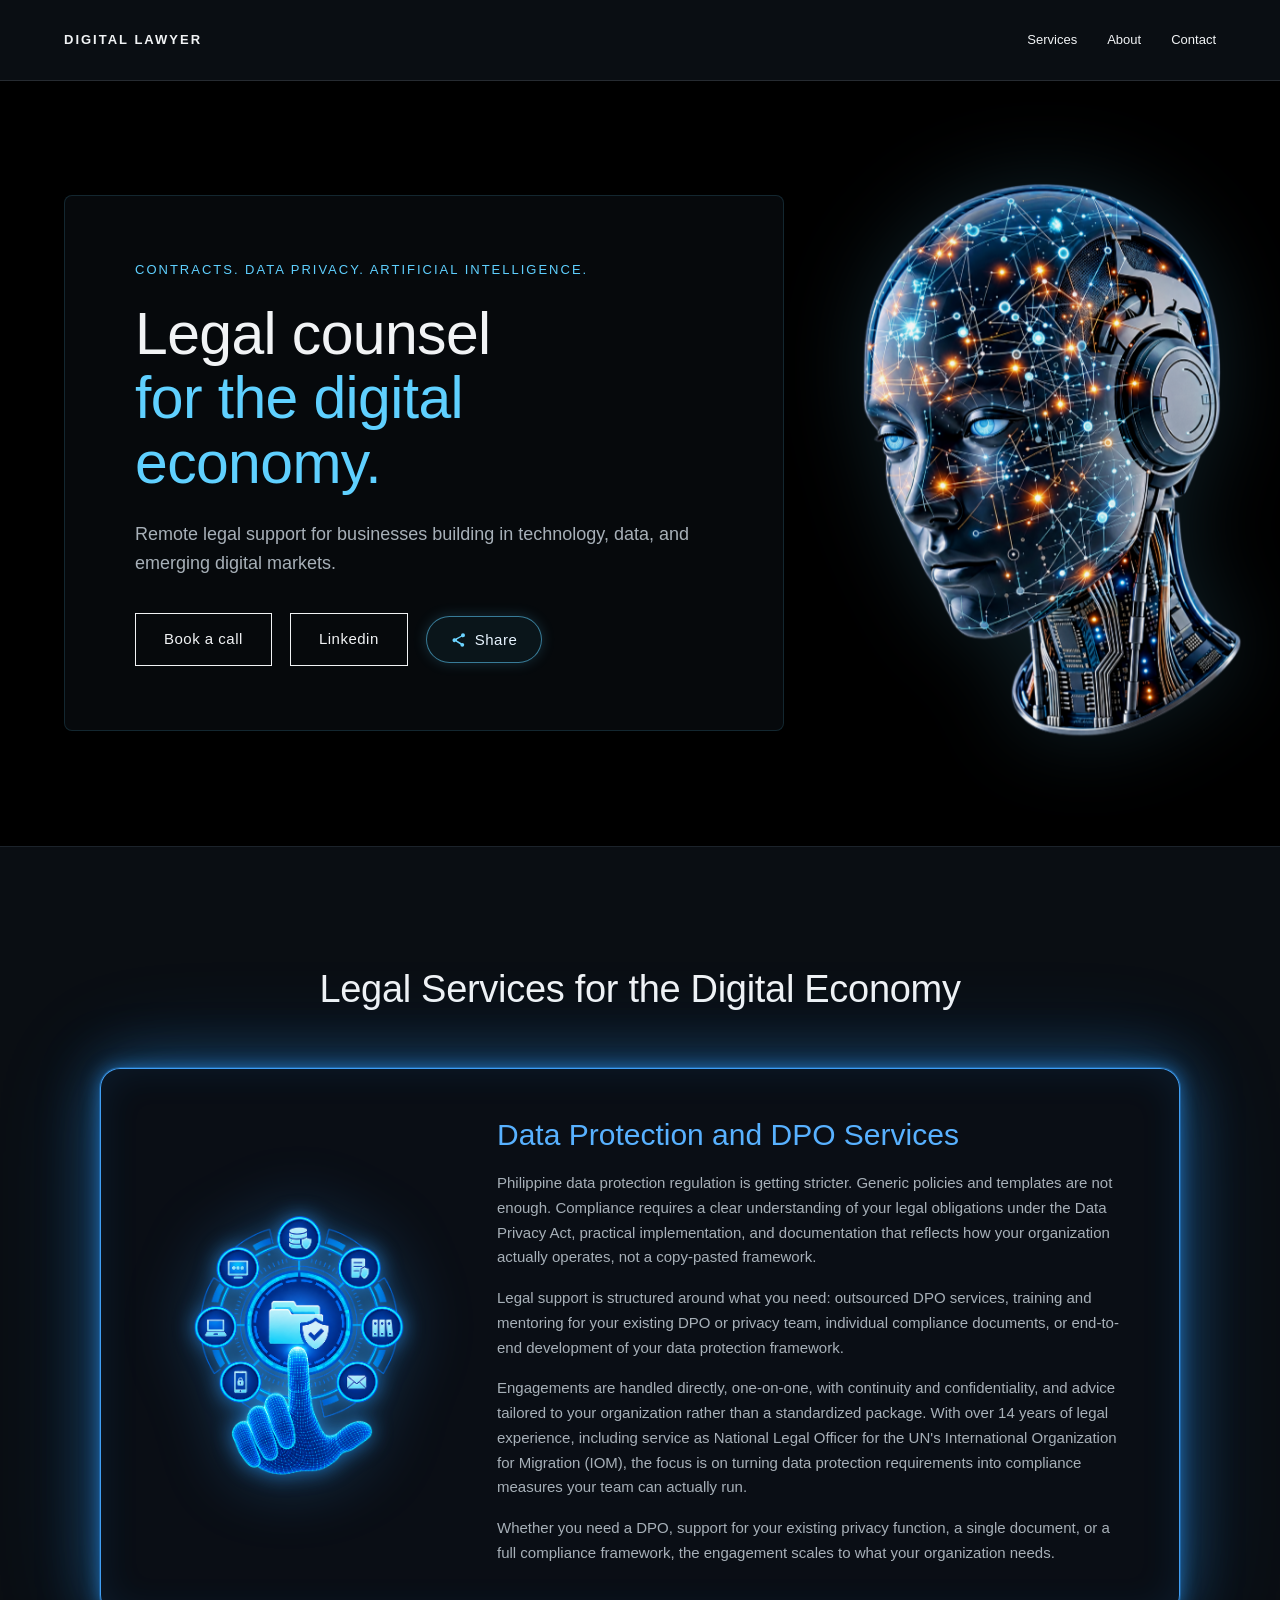
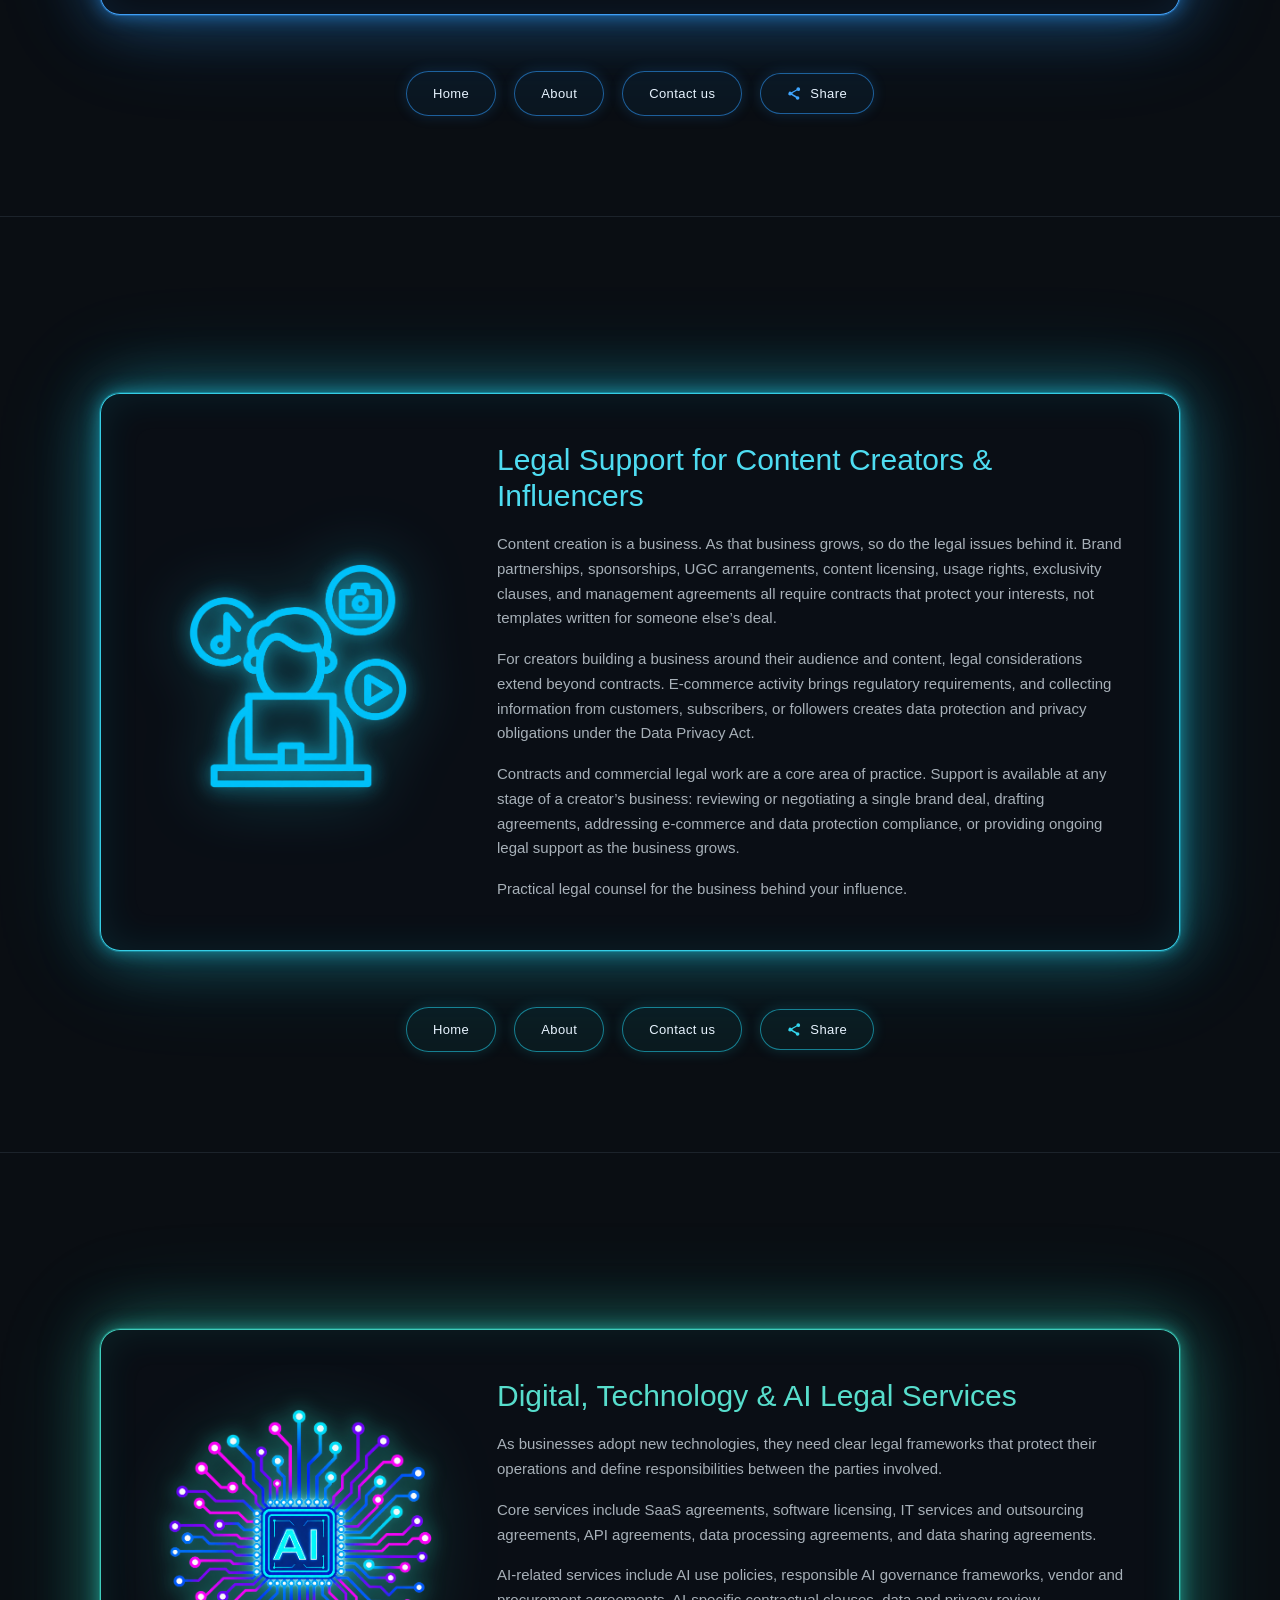
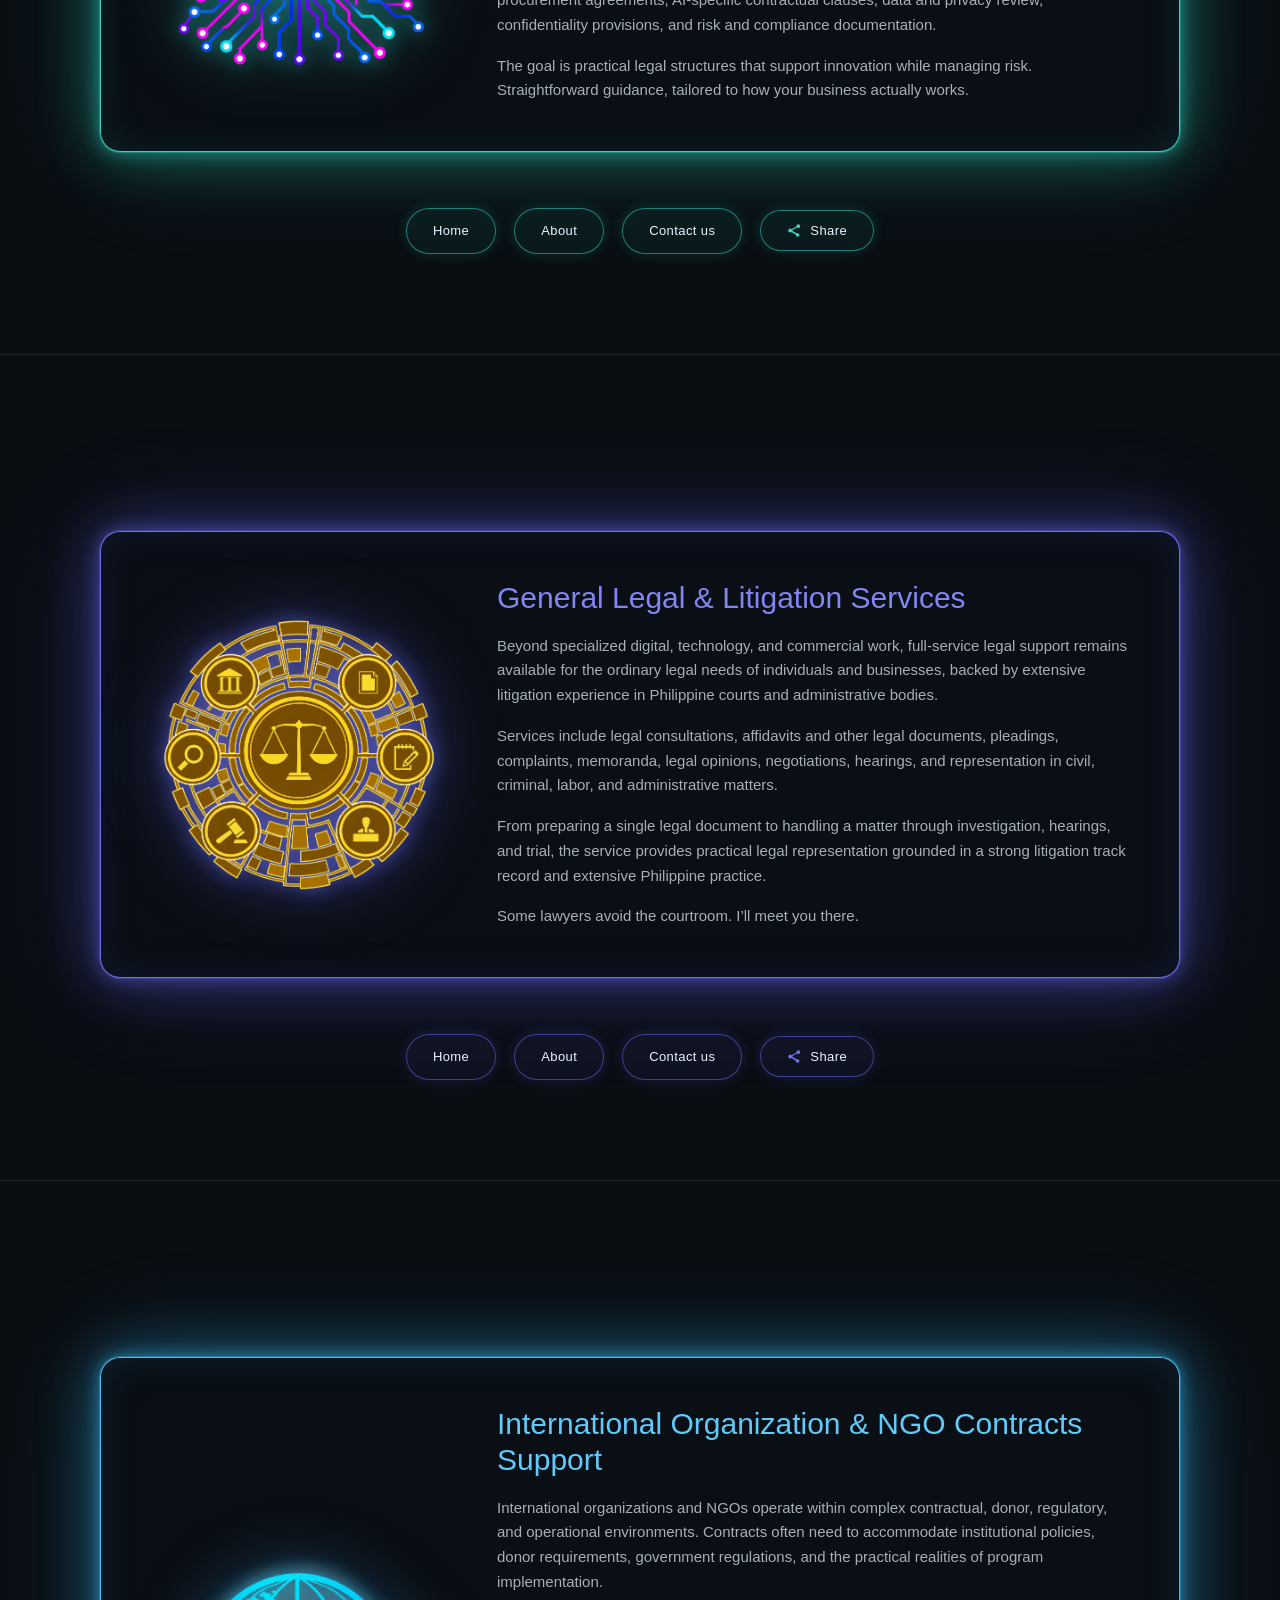
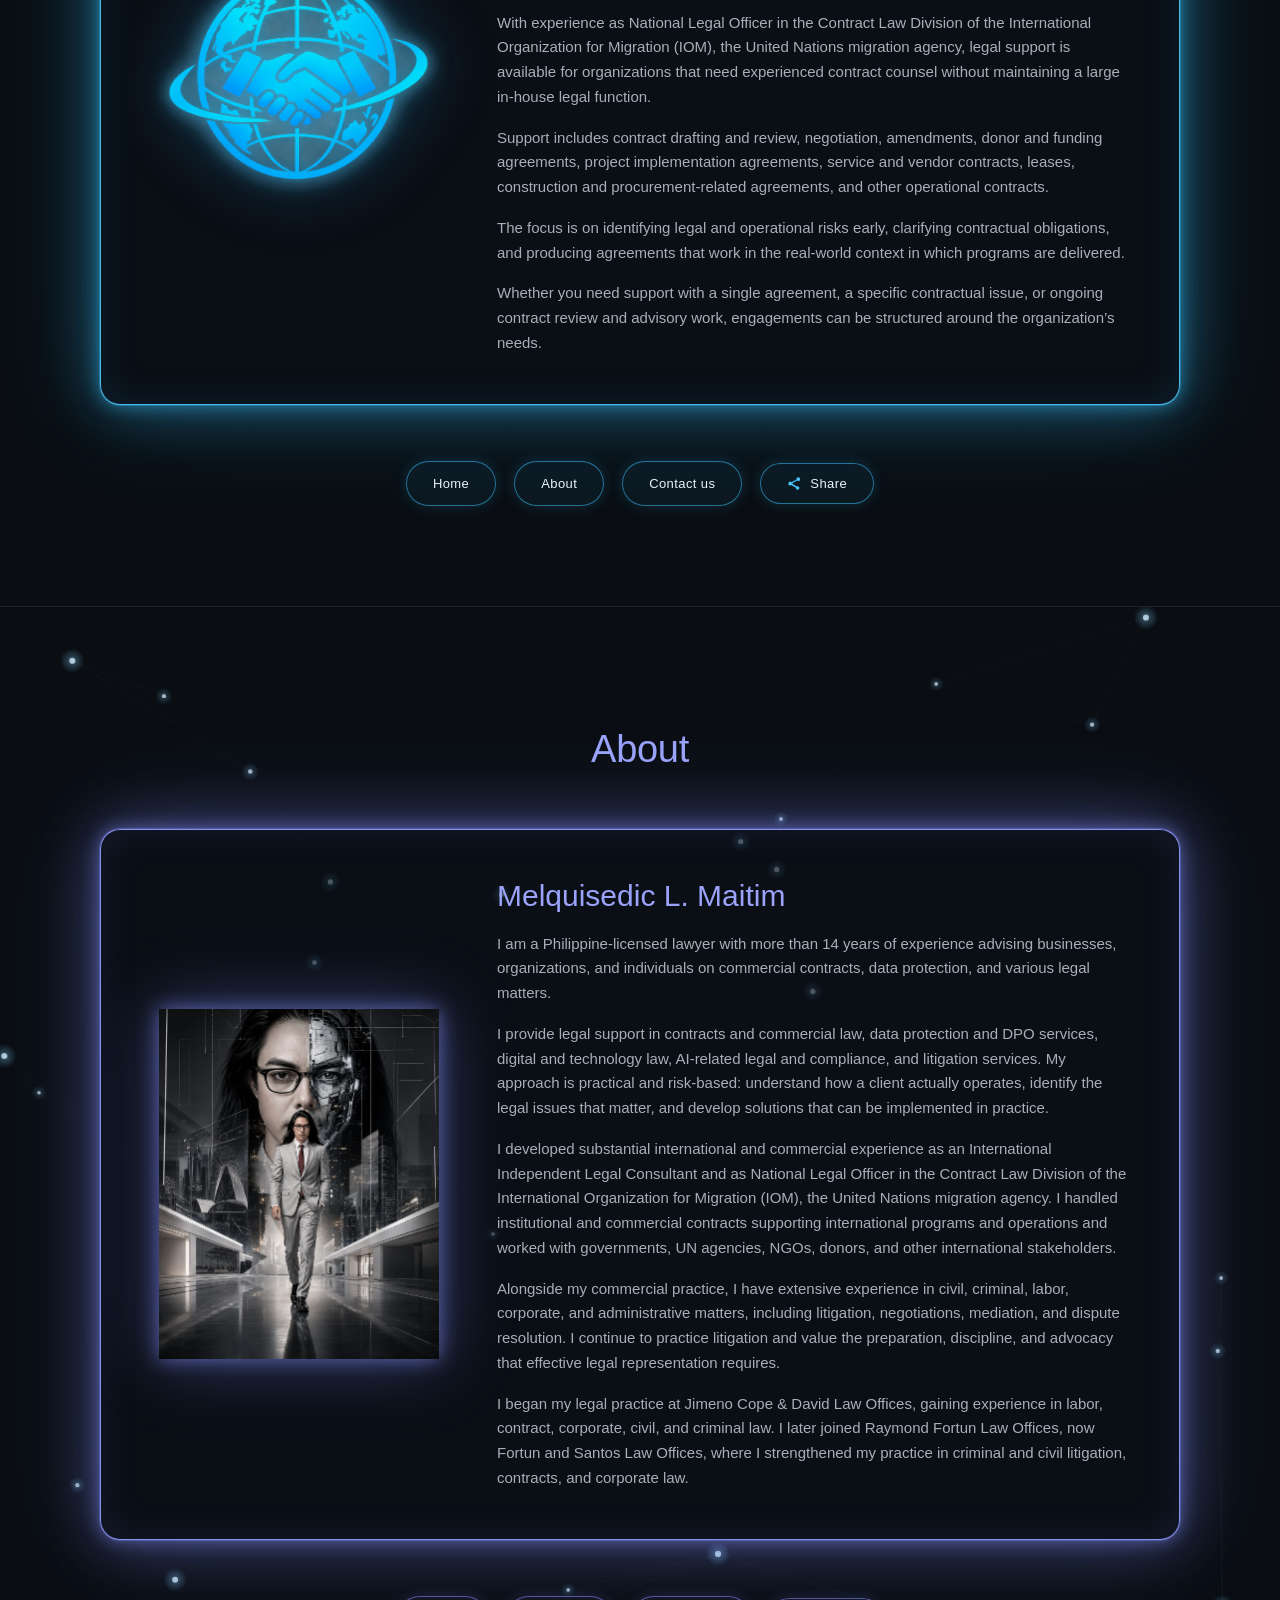
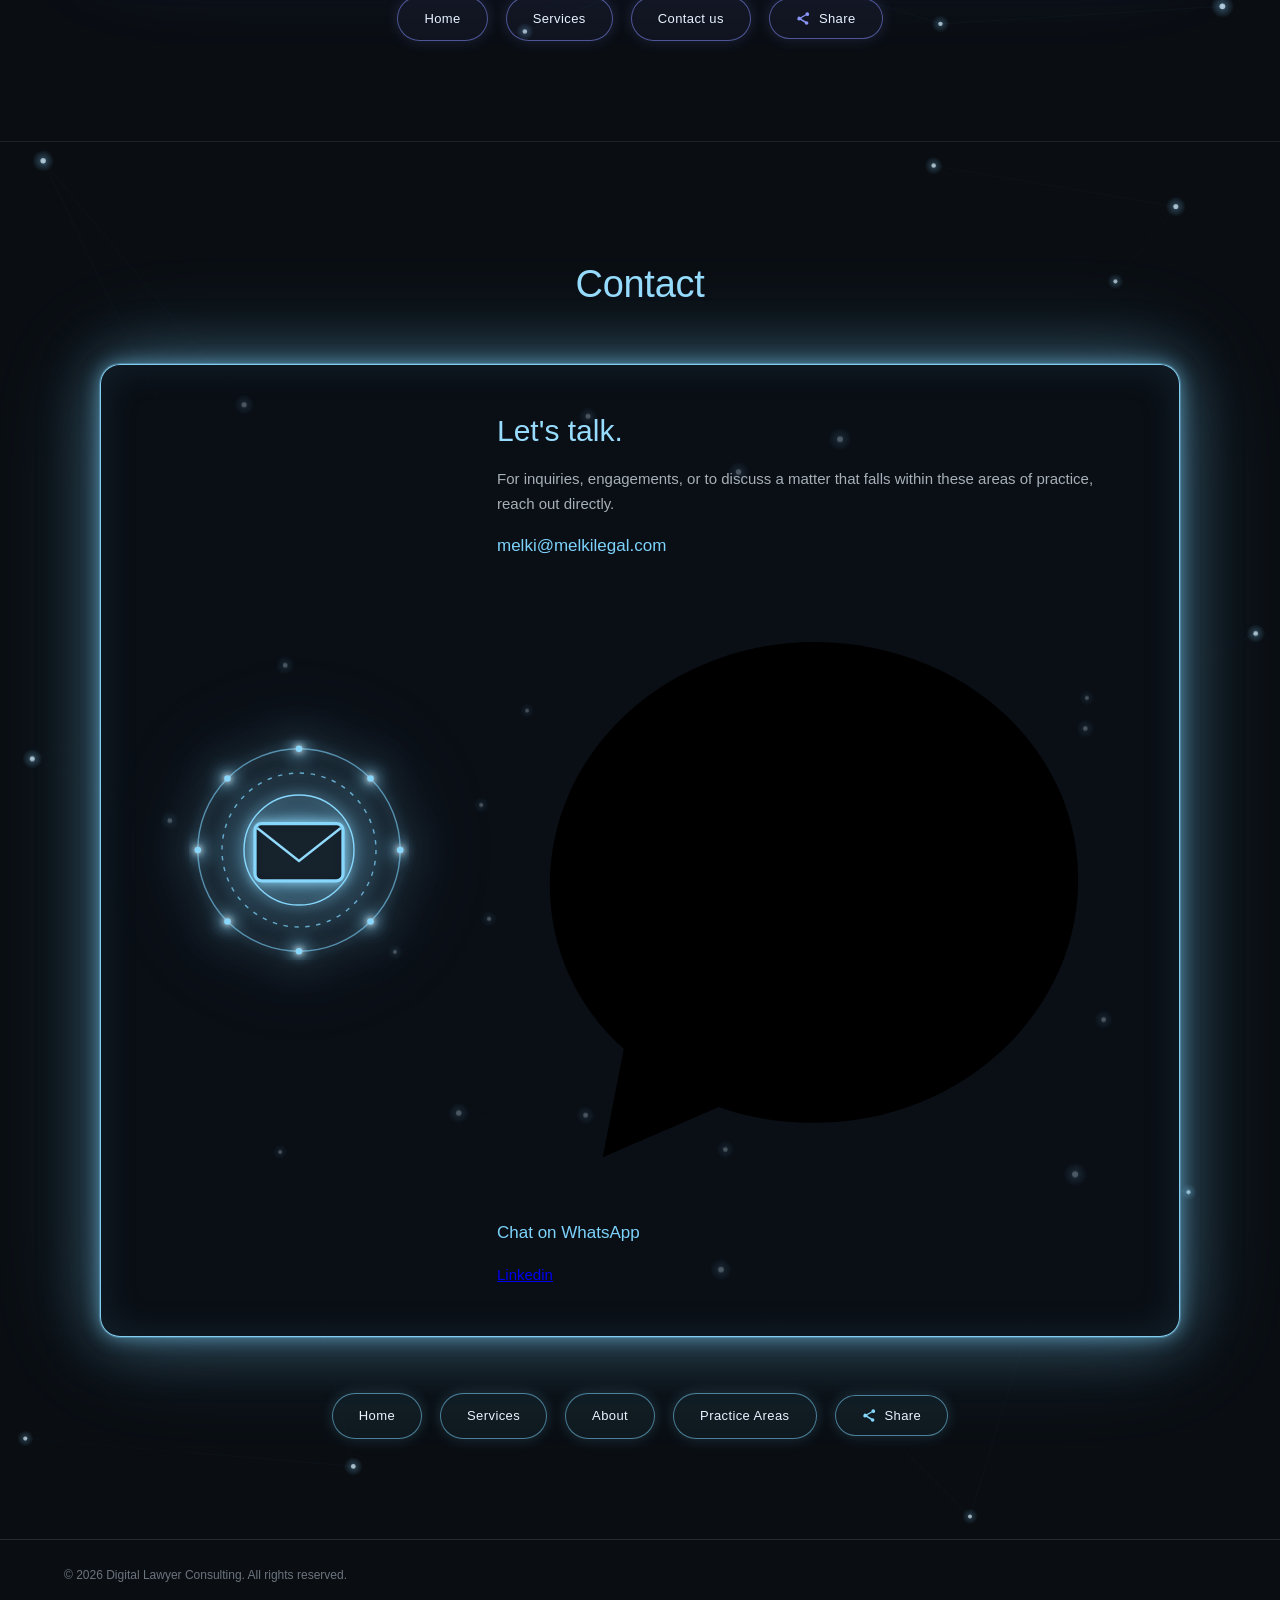
==== index.html @ 5ec89bcd "Update index.html" ====
<!DOCTYPE html>
<html lang="en">
<head>
    <meta charset="UTF-8">
    <meta name="viewport" content="width=device-width, initial-scale=1.0">
    <title>Digital Lawyer Consulting</title>
    <link rel="stylesheet" href="style.css">
</head>
<body>

    <header>
        <div class="logo">DIGITAL LAWYER</div>
        <nav>
            <a href="#services">Services</a>
            <a href="#about">About</a>
            <a href="#contact">Contact</a>
        </nav>
    </header>

    <section class="hero" id="hero" style="--accent:#5fd0ff;">
        <!-- Layer 0: Background Canvas -->
        <canvas id="network-bg"></canvas>
        <!-- Container positioning the Text Box and Robot Head -->
        <div class="hero-container">
            <!-- Text Box (Layered over canvas to prevent text overlap) -->
            <div class="hero-inner">
                <div class="eyebrow">Contracts. Data Privacy. Artificial Intelligence.</div>
                <h1>Legal counsel <span>for the digital economy.</span></h1>
                <p class="hero-text">
                    Remote legal support for businesses building in technology, data,
                    and emerging digital markets.
                </p>
                <div class="hero-actions">
                    <a href="#contact" class="button">Book a call</a>
                    <a href="https://www.linkedin.com/in/melquisedic-maitim-46b44756/" target="_blank" rel="noopener noreferrer" class="button linkedin-btn" aria-label="LinkedIn profile">Linked<span class="li-in">in</span></a>
                    <button class="share-btn" data-share-title="Digital Lawyer Consulting — Legal counsel for the digital economy." data-share-url="#hero">
                        <svg viewBox="0 0 24 24" class="share-icon" aria-hidden="true"><path d="M18 16.08c-.76 0-1.44.3-1.96.77L8.91 12.7c.05-.23.09-.46.09-.7s-.04-.47-.09-.7l7.05-4.11c.54.5 1.25.81 2.04.81a3 3 0 1 0-3-3c0 .24.04.47.09.7L7.04 9.81A3 3 0 1 0 5 15.2c.76 0 1.44-.3 1.96-.77l7.15 4.19c-.05.21-.08.43-.08.65a2.92 2.92 0 1 0 2.92-2.92z"/></svg>
                        <span class="share-label">Share</span>
                    </button>
                </div>
            </div>

            <!-- Robot Head Image (Scales to 1/3+ screen width on the right) -->
            <div class="hero-robot-wrapper">
                <img
                    src="assets/robot-head.png"
                    alt="Futuristic AI robot head profile"
                    class="hero-robot-img"
                >
            </div>
        </div>
    </section>

    <!-- ============================================================
         PAGE 2 — Focused legal services
         Replaces the earlier placeholder services section. Four flat
         columns divided by hairlines (not cards), each grouped into
         sub-clusters of related services, closing on a footer CTA.
         ============================================================ -->
    <section class="service-page" id="services" style="--accent:#2e9dff;">
        <canvas class="service-bg"></canvas>
        <div class="service-head">
            <h2>Legal Services for the Digital Economy</h2>
        </div>

        <div class="service-card">
            <div class="service-card-visual">
                <img src="assets/dpo-logo.png" alt="Data protection and DPO services icon" class="service-visual-img">
            </div>

            <div class="service-card-text">
                <h3>Data Protection and DPO Services</h3>

                <p>
                    Philippine data protection regulation is getting stricter.
                    Generic policies and templates are not enough. Compliance
                    requires a clear understanding of your legal obligations
                    under the Data Privacy Act, practical implementation, and
                    documentation that reflects how your organization actually
                    operates, not a copy-pasted framework.
                </p>

                <p>
                    Legal support is structured around what you need: outsourced
                    DPO services, training and mentoring for your existing DPO or
                    privacy team, individual compliance documents, or end-to-end
                    development of your data protection framework.
                </p>

                <p>
                    Engagements are handled directly, one-on-one, with continuity
                    and confidentiality, and advice tailored to your organization
                    rather than a standardized package. With over 14 years of
                    legal experience, including service as National Legal Officer
                    for the UN's International Organization for Migration (IOM),
                    the focus is on turning data protection requirements into
                    compliance measures your team can actually run.
                </p>

                <p>
                    Whether you need a DPO, support for your existing privacy
                    function, a single document, or a full compliance framework,
                    the engagement scales to what your organization needs.
                </p>
            </div>
        </div>

        <nav class="service-nav">
            <a href="https://www.melkilegal.com" class="pill">Home</a>
            <a href="#about" class="pill">About</a>
            <a href="#contact" class="pill">Contact us</a>
            <button class="share-btn" data-share-title="Legal Services for the Digital Economy — Digital Lawyer Consulting" data-share-url="#services">
                <svg viewBox="0 0 24 24" class="share-icon" aria-hidden="true"><path d="M18 16.08c-.76 0-1.44.3-1.96.77L8.91 12.7c.05-.23.09-.46.09-.7s-.04-.47-.09-.7l7.05-4.11c.54.5 1.25.81 2.04.81a3 3 0 1 0-3-3c0 .24.04.47.09.7L7.04 9.81A3 3 0 1 0 5 15.2c.76 0 1.44-.3 1.96-.77l7.15 4.19c-.05.21-.08.43-.08.65a2.92 2.92 0 1 0 2.92-2.92z"/></svg>
                <span class="share-label">Share</span>
            </button>
        </nav>
    </section>

    <section class="service-page" id="content-creators" style="--accent:#22d3ee;">
        <canvas class="service-bg"></canvas>
        <div class="service-head">
            
        </div>

        <div class="service-card">
            <div class="service-card-visual">
                <img src="assets/creators-logo.png" alt="Legal support for content creators and influencers icon" class="service-visual-img">
            </div>

            <div class="service-card-text">
                <h3>Legal Support for Content Creators &amp; Influencers</h3>

                <p>
                    Content creation is a business. As that business grows, so do the legal issues behind it. Brand partnerships, sponsorships, UGC arrangements, content licensing, usage rights, exclusivity clauses, and management agreements all require contracts that protect your interests, not templates written for someone else&rsquo;s deal.
                </p>

                <p>
                    For creators building a business around their audience and content, legal considerations extend beyond contracts. E-commerce activity brings regulatory requirements, and collecting information from customers, subscribers, or followers creates data protection and privacy obligations under the Data Privacy Act.
                </p>

                <p>
                    Contracts and commercial legal work are a core area of practice. Support is available at any stage of a creator&rsquo;s business: reviewing or negotiating a single brand deal, drafting agreements, addressing e-commerce and data protection compliance, or providing ongoing legal support as the business grows.
                </p>

                <p>
                    Practical legal counsel for the business behind your influence.
                </p>
            </div>
        </div>

        <nav class="service-nav">
            <a href="https://www.melkilegal.com" class="pill">Home</a>
            <a href="#about" class="pill">About</a>
            <a href="#contact" class="pill">Contact us</a>
            <button class="share-btn" data-share-title="Legal Support for Content Creators & Influencers — Digital Lawyer Consulting" data-share-url="#content-creators">
                <svg viewBox="0 0 24 24" class="share-icon" aria-hidden="true"><path d="M18 16.08c-.76 0-1.44.3-1.96.77L8.91 12.7c.05-.23.09-.46.09-.7s-.04-.47-.09-.7l7.05-4.11c.54.5 1.25.81 2.04.81a3 3 0 1 0-3-3c0 .24.04.47.09.7L7.04 9.81A3 3 0 1 0 5 15.2c.76 0 1.44-.3 1.96-.77l7.15 4.19c-.05.21-.08.43-.08.65a2.92 2.92 0 1 0 2.92-2.92z"/></svg>
                <span class="share-label">Share</span>
            </button>
        </nav>
    </section>

    <section class="service-page" id="digital-tech-ai" style="--accent:#2dd4bf;">
        <canvas class="service-bg"></canvas>
        <div class="service-head">
           
        </div>

        <div class="service-card">
            <div class="service-card-visual">
                <img src="assets/ai-logo.png" alt="Digital, technology and AI legal services icon" class="service-visual-img">
            </div>

            <div class="service-card-text">
                <h3>Digital, Technology &amp; AI Legal Services</h3>

                <p>
                    As businesses adopt new technologies, they need clear legal frameworks that protect their operations and define responsibilities between the parties involved.
                </p>

                <p>
                    Core services include SaaS agreements, software licensing, IT services and outsourcing agreements, API agreements, data processing agreements, and data sharing agreements.
                </p>

                <p>
                    AI-related services include AI use policies, responsible AI governance frameworks, vendor and procurement agreements, AI-specific contractual clauses, data and privacy review, confidentiality provisions, and risk and compliance documentation.
                </p>

                <p>
                    The goal is practical legal structures that support innovation while managing risk. Straightforward guidance, tailored to how your business actually works.
                </p>
            </div>
        </div>

        <nav class="service-nav">
            <a href="https://www.melkilegal.com" class="pill">Home</a>
            <a href="#about" class="pill">About</a>
            <a href="#contact" class="pill">Contact us</a>
            <button class="share-btn" data-share-title="Digital, Technology & AI Legal Services — Digital Lawyer Consulting" data-share-url="#digital-tech-ai">
                <svg viewBox="0 0 24 24" class="share-icon" aria-hidden="true"><path d="M18 16.08c-.76 0-1.44.3-1.96.77L8.91 12.7c.05-.23.09-.46.09-.7s-.04-.47-.09-.7l7.05-4.11c.54.5 1.25.81 2.04.81a3 3 0 1 0-3-3c0 .24.04.47.09.7L7.04 9.81A3 3 0 1 0 5 15.2c.76 0 1.44-.3 1.96-.77l7.15 4.19c-.05.21-.08.43-.08.65a2.92 2.92 0 1 0 2.92-2.92z"/></svg>
                <span class="share-label">Share</span>
            </button>
        </nav>
    </section>

    <section class="service-page" id="general-legal" style="--accent:#6366f1;">
        <canvas class="service-bg"></canvas>
        <div class="service-head">
           
        </div>

        <div class="service-card">
            <div class="service-card-visual">
                <img src="assets/litigation-logo.png" alt="General legal and litigation services icon" class="service-visual-img">
            </div>

            <div class="service-card-text">
                <h3>General Legal &amp; Litigation Services</h3>

                <p>
                    Beyond specialized digital, technology, and commercial work, full-service legal support remains available for the ordinary legal needs of individuals and businesses, backed by extensive litigation experience in Philippine courts and administrative bodies.
                </p>

                <p>
                    Services include legal consultations, affidavits and other legal documents, pleadings, complaints, memoranda, legal opinions, negotiations, hearings, and representation in civil, criminal, labor, and administrative matters.
                </p>

                <p>
                    From preparing a single legal document to handling a matter through investigation, hearings, and trial, the service provides practical legal representation grounded in a strong litigation track record and extensive Philippine practice.
                </p>

                <p>
                    Some lawyers avoid the courtroom. I&rsquo;ll meet you there.
                </p>
            </div>
        </div>

        <nav class="service-nav">
            <a href="https://www.melkilegal.com" class="pill">Home</a>
            <a href="#about" class="pill">About</a>
            <a href="#contact" class="pill">Contact us</a>
            <button class="share-btn" data-share-title="General Legal & Litigation Services — Digital Lawyer Consulting" data-share-url="#general-legal">
                <svg viewBox="0 0 24 24" class="share-icon" aria-hidden="true"><path d="M18 16.08c-.76 0-1.44.3-1.96.77L8.91 12.7c.05-.23.09-.46.09-.7s-.04-.47-.09-.7l7.05-4.11c.54.5 1.25.81 2.04.81a3 3 0 1 0-3-3c0 .24.04.47.09.7L7.04 9.81A3 3 0 1 0 5 15.2c.76 0 1.44-.3 1.96-.77l7.15 4.19c-.05.21-.08.43-.08.65a2.92 2.92 0 1 0 2.92-2.92z"/></svg>
                <span class="share-label">Share</span>
            </button>
        </nav>
    </section>

    <section class="service-page" id="ngo-contracts" style="--accent:#38bdf8;">
        <canvas class="service-bg"></canvas>
        <div class="service-head">
           
        </div>

        <div class="service-card">
            <div class="service-card-visual">
                <img src="assets/ngo-logo.png" alt="International organization and NGO contracts support icon" class="service-visual-img">
            </div>

            <div class="service-card-text">
                <h3>International Organization &amp; NGO Contracts Support</h3>

                <p>
                    International organizations and NGOs operate within complex contractual, donor, regulatory, and operational environments. Contracts often need to accommodate institutional policies, donor requirements, government regulations, and the practical realities of program implementation.
                </p>

                <p>
                    With experience as National Legal Officer in the Contract Law Division of the International Organization for Migration (IOM), the United Nations migration agency, legal support is available for organizations that need experienced contract counsel without maintaining a large in-house legal function.
                </p>

                <p>
                    Support includes contract drafting and review, negotiation, amendments, donor and funding agreements, project implementation agreements, service and vendor contracts, leases, construction and procurement-related agreements, and other operational contracts.
                </p>

                <p>
                    The focus is on identifying legal and operational risks early, clarifying contractual obligations, and producing agreements that work in the real-world context in which programs are delivered.
                </p>

                <p>
                    Whether you need support with a single agreement, a specific contractual issue, or ongoing contract review and advisory work, engagements can be structured around the organization&rsquo;s needs.
                </p>
            </div>
        </div>

        <nav class="service-nav">
            <a href="https://www.melkilegal.com" class="pill">Home</a>
            <a href="#about" class="pill">About</a>
            <a href="#contact" class="pill">Contact us</a>
            <button class="share-btn" data-share-title="International Organization & NGO Contracts Support — Digital Lawyer Consulting" data-share-url="#ngo-contracts">
                <svg viewBox="0 0 24 24" class="share-icon" aria-hidden="true"><path d="M18 16.08c-.76 0-1.44.3-1.96.77L8.91 12.7c.05-.23.09-.46.09-.7s-.04-.47-.09-.7l7.05-4.11c.54.5 1.25.81 2.04.81a3 3 0 1 0-3-3c0 .24.04.47.09.7L7.04 9.81A3 3 0 1 0 5 15.2c.76 0 1.44-.3 1.96-.77l7.15 4.19c-.05.21-.08.43-.08.65a2.92 2.92 0 1 0 2.92-2.92z"/></svg>
                <span class="share-label">Share</span>
            </button>
        </nav>
    </section>

    <section class="service-page" id="about" style="--accent:#818cf8;">
        <canvas class="service-bg"></canvas>
        <div class="service-head">
            <h2>About</h2>
        </div>

        <div class="service-card">
            <div class="service-card-visual">
                <img src="assets/about-image.jpeg" alt="Melquisedic L. Maitim" class="service-visual-img">
            </div>

            <div class="service-card-text">
                <h3>Melquisedic L. Maitim</h3>

                <p>
                    I am a Philippine-licensed lawyer with more than 14 years of experience advising businesses, organizations, and individuals on commercial contracts, data protection, and various legal matters.
                </p>

                <p>
                    I provide legal support in contracts and commercial law, data protection and DPO services, digital and technology law, AI-related legal and compliance, and litigation services. My approach is practical and risk-based: understand how a client actually operates, identify the legal issues that matter, and develop solutions that can be implemented in practice.
                </p>

                <p>
                    I developed substantial international and commercial experience as an International Independent Legal Consultant and as National Legal Officer in the Contract Law Division of the International Organization for Migration (IOM), the United Nations migration agency. I handled institutional and commercial contracts supporting international programs and operations and worked with governments, UN agencies, NGOs, donors, and other international stakeholders.
                </p>

                <p>
                    Alongside my commercial practice, I have extensive experience in civil, criminal, labor, corporate, and administrative matters, including litigation, negotiations, mediation, and dispute resolution. I continue to practice litigation and value the preparation, discipline, and advocacy that effective legal representation requires.
                </p>

                <p>
                    I began my legal practice at Jimeno Cope &amp; David Law Offices, gaining experience in labor, contract, corporate, civil, and criminal law. I later joined Raymond Fortun Law Offices, now Fortun and Santos Law Offices, where I strengthened my practice in criminal and civil litigation, contracts, and corporate law.
                </p>
            </div>
        </div>

        <nav class="service-nav">
            <a href="https://www.melkilegal.com" class="pill">Home</a>
            <a href="#services" class="pill">Services</a>
            <a href="#contact" class="pill">Contact us</a>
            <button class="share-btn" data-share-title="About Melquisedic L. Maitim — Digital Lawyer Consulting" data-share-url="#about">
                <svg viewBox="0 0 24 24" class="share-icon" aria-hidden="true"><path d="M18 16.08c-.76 0-1.44.3-1.96.77L8.91 12.7c.05-.23.09-.46.09-.7s-.04-.47-.09-.7l7.05-4.11c.54.5 1.25.81 2.04.81a3 3 0 1 0-3-3c0 .24.04.47.09.7L7.04 9.81A3 3 0 1 0 5 15.2c.76 0 1.44-.3 1.96-.77l7.15 4.19c-.05.21-.08.43-.08.65a2.92 2.92 0 1 0 2.92-2.92z"/></svg>
                <span class="share-label">Share</span>
            </button>
        </nav>
    </section>


    <section class="service-page" id="contact" style="--accent:#7dd3fc;">
        <canvas class="service-bg"></canvas>
        <div class="service-head">
            <h2>Contact</h2>
        </div>

        <div class="service-card">
            <div class="service-card-visual" aria-hidden="true">
                <svg viewBox="0 0 200 200" class="service-svg">
                    <circle class="ring ring-outer" cx="100" cy="100" r="92"></circle>
                    <circle class="ring ring-mid" cx="100" cy="100" r="70"></circle>
                    <circle class="ring ring-inner" cx="100" cy="100" r="50"></circle>

                    <g class="orbit-nodes">
                        <circle cx="100" cy="8" r="3"></circle>
                        <circle cx="165" cy="35" r="3"></circle>
                        <circle cx="192" cy="100" r="3"></circle>
                        <circle cx="165" cy="165" r="3"></circle>
                        <circle cx="100" cy="192" r="3"></circle>
                        <circle cx="35" cy="165" r="3"></circle>
                        <circle cx="8" cy="100" r="3"></circle>
                        <circle cx="35" cy="35" r="3"></circle>
                    </g>

                    <g class="glyph">
                        <rect x="60" y="76" width="80" height="52" rx="6" class="glyph-fill-dark glyph-stroke"></rect>
                        <path d="M62 80 l38 30 l38 -30" class="glyph-thin"></path>
                    </g>
                </svg>
            </div>

            <div class="service-card-text">
                <h3>Let's talk.</h3>

                <p>
                    For inquiries, engagements, or to discuss a matter that
                    falls within these areas of practice, reach out directly.
                </p>

                <p>
                    <a href="mailto:melki@melkilegal.com" class="contact-email">melki@melkilegal.com</a>
                </p>

                <p>
                    <a href="https://wa.me/639603079607" target="_blank" rel="noopener noreferrer" class="contact-email contact-wa" aria-label="Chat with Melquisedic on WhatsApp">
                        <svg viewBox="0 0 24 24" class="wa-icon" aria-hidden="true"><path d="M12 2.5C6.5 2.5 2 6.6 2 11.7c0 2.4 1 4.6 2.8 6.2L4 22l4.4-1.9c1.1.4 2.3.6 3.6.6 5.5 0 10-4.1 10-9.2S17.5 2.5 12 2.5z"/><path class="wa-handset" d="M8.6 7.6c.3-.3.8-.3 1 .1l.8 1.6c.1.3.1.6-.1.8l-.5.6c.6 1.2 1.6 2.1 2.8 2.7l.6-.6c.2-.2.5-.3.8-.1l1.6.8c.4.2.5.7.2 1-.6.8-1.5 1.1-2.4.9-2.9-.7-5-2.9-5.6-5.6-.2-.9.1-1.8.8-2.2z"/></svg>
                        <span>Chat on WhatsApp</span>
                    </a>
                </p>

                <p>
                    <a href="https://www.linkedin.com/in/melquisedic-maitim-46b44756/" target="_blank" rel="noopener noreferrer" class="linkedin-logo" aria-label="LinkedIn profile">Linked<span class="li-in">in</span></a>
                </p>
            </div>
        </div>

        <nav class="service-nav">
            <a href="https://www.melkilegal.com/#hero" class="pill">Home</a>
            <a href="#hero" class="pill">Services</a>
            <a href="#about" class="pill">About</a>
            <a href="https://www.melkilegal.com/#practice" class="pill">Practice Areas</a>
            <button class="share-btn" data-share-title="Contact — Digital Lawyer Consulting" data-share-url="#contact">
                <svg viewBox="0 0 24 24" class="share-icon" aria-hidden="true"><path d="M18 16.08c-.76 0-1.44.3-1.96.77L8.91 12.7c.05-.23.09-.46.09-.7s-.04-.47-.09-.7l7.05-4.11c.54.5 1.25.81 2.04.81a3 3 0 1 0-3-3c0 .24.04.47.09.7L7.04 9.81A3 3 0 1 0 5 15.2c.76 0 1.44-.3 1.96-.77l7.15 4.19c-.05.21-.08.43-.08.65a2.92 2.92 0 1 0 2.92-2.92z"/></svg>
                <span class="share-label">Share</span>
            </button>
        </nav>
    </section>

    <footer>
        &copy; 2026 Digital Lawyer Consulting. All rights reserved.
    </footer>

    <script src="script.js"></script>
    <script src="offerings-bg.js"></script>
    <script src="share.js"></script>
</body>
</html>
---- style.css ----
/* =========================
   RESET & SMOOTH SCROLLING
   ========================= */

* {
    margin: 0;
    padding: 0;
    box-sizing: border-box;
}

html {
    scroll-behavior: smooth;
}

body {
    font-family: Arial, Helvetica, sans-serif;
    background: #0a0e13;
    color: #f1f3f5;
    line-height: 1.5;
    overflow-x: hidden;
}

/* =========================
   HERO & NETWORK BACKGROUND
   ========================= */

.hero {
    position: relative;
    min-height: 85vh;
    display: flex;
    align-items: center;
    justify-content: space-between;
    padding: 0 0 0 5vw;
    background: #0a0e13;
    overflow: hidden;
}

/* Layer 0: Background Canvas */
#network-bg {
    position: absolute;
    top: 0;
    left: 0;
    width: 100%;
    height: 100%;
    z-index: 0;
    pointer-events: auto;
    will-change: transform;
}

/* Main Layout Wrapper */
.hero-container {
    position: relative;
    z-index: 2;
    display: flex;
    align-items: center;
    justify-content: space-between;
    width: 100%;
    height: 100%;
}

/* ========== HERO TEXT BOX – LARGE TO MATCH RED OUTLINE ========== */
.hero-inner {
    flex: 0 0 auto;
    width: 48vw;
    max-width: 860px;
    min-width: 720px;
    min-height: 480px;
    padding: 64px 70px;
    background: rgba(10, 14, 19, 0.65);
    backdrop-filter: blur(8px);
    -webkit-backdrop-filter: blur(8px);
    border: 1px solid rgba(95, 208, 255, 0.15);
    border-radius: 8px;
    box-shadow: 0 10px 30px rgba(0, 0, 0, 0.5);
    margin: 20px 0;
    display: flex;
    flex-direction: column;
    justify-content: center;
}

/* Robot Head */
.hero-robot-wrapper {
    flex: 0 0 42vw;
    height: 85vh;
    display: flex;
    justify-content: flex-end;
    align-items: center;
    overflow: hidden;
}

.hero-robot-img {
    width: 100%;
    height: 100%;
    object-fit: contain;
    object-position: 80% center;
    transform: scale(1.08) translateX(-2%);
    pointer-events: none;
    user-select: none;
    will-change: transform;
    filter: saturate(0.9) brightness(0.95) contrast(1.05) drop-shadow(0 0 40px rgba(95, 208, 255, 0.15));
    mix-blend-mode: screen;
    -webkit-mask-image: radial-gradient(ellipse 75% 85% at 55% 50%, #000 60%, transparent 100%);
            mask-image: radial-gradient(ellipse 75% 85% at 55% 50%, #000 60%, transparent 100%);
}

/* =========================
   HEADER
   ========================= */

header {
    display: flex;
    justify-content: space-between;
    align-items: center;
    padding: 30px 5vw;
    border-bottom: 1px solid #262b31;
    background: #0a0e13;
    position: relative;
    z-index: 10;
}

.logo {
    font-size: 13px;
    font-weight: 700;
    letter-spacing: 2px;
    color: #f1f3f5;
}

nav {
    display: flex;
    gap: 30px;
}

nav a {
    color: #f1f3f5;
    text-decoration: none;
    font-size: 13px;
}

nav a:hover {
    color: #5fd0ff;
}

/* =========================
   HERO TYPOGRAPHY (LARGER)
   ========================= */

.eyebrow {
    font-size: 13px;
    letter-spacing: 2px;
    text-transform: uppercase;
    margin-bottom: 22px;
    color: #5fd0ff;
}

.hero h1 {
    font-size: clamp(40px, 4.6vw, 64px);
    line-height: 1.1;
    letter-spacing: -0.6px;
    font-weight: 500;
    color: #f1f3f5;
}

.hero h1 span {
    display: block;
    color: #5fd0ff;
}

.hero-text {
    margin-top: 24px;
    font-size: 18px;
    line-height: 1.6;
    color: #a7b0b8;
    max-width: 560px;
}

.button {
    display: inline-block;
    width: fit-content;
    padding: 14px 28px;
    border: 1px solid #f1f3f5;
    color: #f1f3f5;
    text-decoration: none;
    font-size: 15px;
    letter-spacing: 0.5px;
    transition: all 0.3s ease;
}

.button:hover {
    background: #46ff8c;
    border-color: #46ff8c;
    color: #0a0e13;
}

/* --- row holding the primary CTA and the share button together,
   so both sit on the same baseline at the same height --- */
.hero-actions {
    display: flex;
    align-items: center;
    gap: 18px;
    margin-top: 36px;
    flex-wrap: wrap;
}

.hero-actions .share-btn {
    padding: 14px 24px;
    font-size: 15px;
    letter-spacing: 0.5px;
}

.hero-actions .share-icon {
    width: 16px;
    height: 16px;
}

/* =========================
   SERVICE PAGES
   One reusable template for every "page": a left-aligned heading, a
   single glowing card (abstract icon + prose), and a pill nav row —
   used for the service pages, About, and Contact alike. Each section
   sets its own --accent custom property inline, so the same rules
   below produce a different color per page without duplicating CSS.
   ========================= */

.service-page {
    position: relative;
    padding: 120px 5vw 100px;
    background: #0a0e13;
    border-top: 1px solid #1c232b;
    overflow: hidden;
}

.service-bg {
    position: absolute;
    top: 0;
    left: 0;
    width: 100%;
    height: 100%;
    z-index: 0;
    pointer-events: none;
}

.service-head,
.service-card,
.service-nav {
    position: relative;
    z-index: 1;
}

.service-head {
    max-width: 900px;
    margin: 0 auto 56px;
    text-align: center;
}

.service-head h2 {
    font-size: clamp(24px, 3vw, 38px);
    line-height: 1.2;
    font-weight: 500;
    letter-spacing: -0.3px;
    color: color-mix(in srgb, var(--accent) 80%, white 20%);
}

#services .service-head h2 {
    color: #f1f3f5;
}

/* --- the glow card, colored by --accent --- */
.service-card {
    max-width: 1080px;
    margin: 0 auto;
    display: grid;
    grid-template-columns: 300px 1fr;
    gap: 48px;
    align-items: center;
    padding: 48px;
    border-radius: 20px;
    background: rgba(10, 16, 24, 0.6);
    border: 1.5px solid color-mix(in srgb, var(--accent) 85%, white 10%);
    box-shadow:
        0 0 0 1px color-mix(in srgb, var(--accent) 30%, transparent),
        0 0 18px color-mix(in srgb, var(--accent) 55%, transparent),
        0 0 60px color-mix(in srgb, var(--accent) 40%, transparent),
        0 0 110px color-mix(in srgb, var(--accent) 20%, transparent),
        inset 0 0 40px color-mix(in srgb, var(--accent) 10%, transparent);
}

.service-card-visual {
    display: flex;
    align-items: center;
    justify-content: center;
}

.service-svg {
    width: 100%;
    max-width: 220px;
    height: auto;
    filter:
        drop-shadow(0 0 6px color-mix(in srgb, var(--accent) 85%, white 15%))
        drop-shadow(0 0 22px color-mix(in srgb, var(--accent) 70%, transparent))
        drop-shadow(0 0 46px color-mix(in srgb, var(--accent) 40%, transparent));
}

.service-visual-img {
    width: 100%;
    max-width: 280px;
    height: auto;
    filter:
        drop-shadow(0 0 10px color-mix(in srgb, var(--accent) 65%, transparent))
        drop-shadow(0 0 34px color-mix(in srgb, var(--accent) 35%, transparent));
}

.service-svg .ring {
    fill: none;
    stroke: color-mix(in srgb, var(--accent) 60%, transparent);
    stroke-width: 1.3;
}

.service-svg .ring-mid {
    stroke: color-mix(in srgb, var(--accent) 75%, transparent);
    stroke-dasharray: 4 6;
}

.service-svg .ring-inner {
    stroke: color-mix(in srgb, var(--accent) 92%, white 8%);
}

.service-svg .orbit-nodes circle {
    fill: color-mix(in srgb, var(--accent) 90%, white 10%);
    filter: drop-shadow(0 0 3px white) drop-shadow(0 0 8px var(--accent));
}

.service-svg .glyph-fill {
    fill: color-mix(in srgb, var(--accent) 20%, transparent);
}

.service-svg .glyph-fill-dark {
    fill: rgba(10, 16, 24, 0.9);
}

.service-svg .glyph-stroke {
    stroke: color-mix(in srgb, var(--accent) 92%, white 8%);
    stroke-width: 3;
    stroke-linejoin: round;
    stroke-linecap: round;
}

.service-svg .glyph-thin {
    fill: none;
    stroke: color-mix(in srgb, var(--accent) 85%, white 15%);
    stroke-width: 2.2;
}

.service-svg .glyph-pin {
    fill: none;
    stroke: color-mix(in srgb, var(--accent) 92%, white 8%);
    stroke-width: 3;
    stroke-linecap: round;
}

.service-svg .glyph-dot {
    fill: color-mix(in srgb, var(--accent) 70%, white 30%);
}

.service-card-text h3 {
    font-size: clamp(22px, 2.6vw, 30px);
    font-weight: 500;
    line-height: 1.2;
    color: color-mix(in srgb, var(--accent) 80%, white 20%);
    margin-bottom: 18px;
}

.service-card-text p {
    font-size: 15px;
    line-height: 1.65;
    color: #a7b0b8;
    margin-bottom: 16px;
}

.service-card-text p:last-child {
    margin-bottom: 0;
}

.contact-email {
    color: var(--accent);
    font-size: 17px;
    font-weight: 500;
    text-decoration: none;
}

.contact-email:hover {
    text-decoration: underline;
}

/* --- pill nav closing each page --- */
.service-nav {
    display: flex;
    justify-content: center;
    align-items: center;
    gap: 18px;
    margin-top: 56px;
    flex-wrap: wrap;
}

.pill {
    display: inline-block;
    padding: 12px 26px;
    border: 1px solid color-mix(in srgb, var(--accent) 55%, transparent);
    border-radius: 999px;
    color: #e8f4ff;
    text-decoration: none;
    font-size: 13px;
    letter-spacing: 0.4px;
    background: color-mix(in srgb, var(--accent) 6%, transparent);
    box-shadow: 0 0 14px color-mix(in srgb, var(--accent) 18%, transparent);
    transition: all 0.25s ease;
}

.pill:hover {
    background: color-mix(in srgb, var(--accent) 16%, transparent);
    box-shadow: 0 0 20px color-mix(in srgb, var(--accent) 40%, transparent);
}

/* --- share button — now an inline control that sits alongside the
   "Book a call" button in the hero, and alongside the pills in each
   service-page nav, matching their height and vertical alignment
   rather than floating in a corner --- */
.share-btn {
    display: inline-flex;
    align-items: center;
    gap: 8px;
    padding: 12px 26px;
    border: 1px solid color-mix(in srgb, var(--accent) 55%, transparent);
    border-radius: 999px;
    background: color-mix(in srgb, var(--accent) 6%, transparent);
    color: #e8f4ff;
    font-family: inherit;
    font-size: 13px;
    letter-spacing: 0.4px;
    cursor: pointer;
    box-shadow: 0 0 14px color-mix(in srgb, var(--accent) 18%, transparent);
    transition: all 0.25s ease;
}

.share-btn:hover {
    background: color-mix(in srgb, var(--accent) 16%, transparent);
    box-shadow: 0 0 20px color-mix(in srgb, var(--accent) 40%, transparent);
}

.share-btn:disabled {
    cursor: default;
    opacity: 0.85;
}

.share-icon {
    width: 15px;
    height: 15px;
    fill: color-mix(in srgb, var(--accent) 92%, white 8%);
    flex-shrink: 0;
}

/* inside the pill nav, match the pills exactly so the row reads as
   one consistent set of buttons */
.service-nav .share-btn {
    padding: 12px 26px;
    font-size: 13px;
}

@media (max-width: 700px) {
    .share-btn {
        padding: 10px 20px;
        font-size: 12px;
    }
}

/* =========================
   FOOTER
   ========================= */

footer {
    padding: 26px 5vw;
    border-top: 1px solid #262b31;
    color: #6b747c;
    font-size: 12px;
    background: #0a0e13;
}

/* =========================
   MOBILE RESPONSIVENESS
   ========================= */

@media (max-width: 1000px) {
    .service-card {
        grid-template-columns: 1fr;
        text-align: center;
        padding: 40px 32px;
    }

    .service-card-visual {
        margin-bottom: 8px;
    }

    .service-svg {
        max-width: 180px;
    }
}

@media (max-width: 900px) {
    .hero {
        padding: 40px 5vw;
    }

    .hero-container {
        flex-direction: column;
    }

    .hero-inner {
        flex: 1 1 100%;
        width: 100%;
        max-width: 100%;
        min-width: 0;
        min-height: auto;
        margin: 20px 0;
        padding: 32px 28px;
    }

    .hero-robot-wrapper {
        flex: 0 0 auto;
        width: 100%;
        height: 380px;
    }

    .hero-robot-img {
        transform: scale(1) translateX(0);
        object-position: center center;
    }
}

@media (max-width: 700px) {
    header {
        padding: 22px 6vw;
    }

    nav {
        gap: 15px;
    }

    nav a {
        font-size: 11px;
    }

    .hero-inner {
        padding: 24px 20px;
    }

    .hero h1 {
        font-size: 26px;
    }

    .service-page {
        padding: 70px 6vw;
    }

    .service-head {
        margin-bottom: 48px;
    }

    .service-card {
        padding: 32px 22px;
        border-radius: 16px;
    }
}
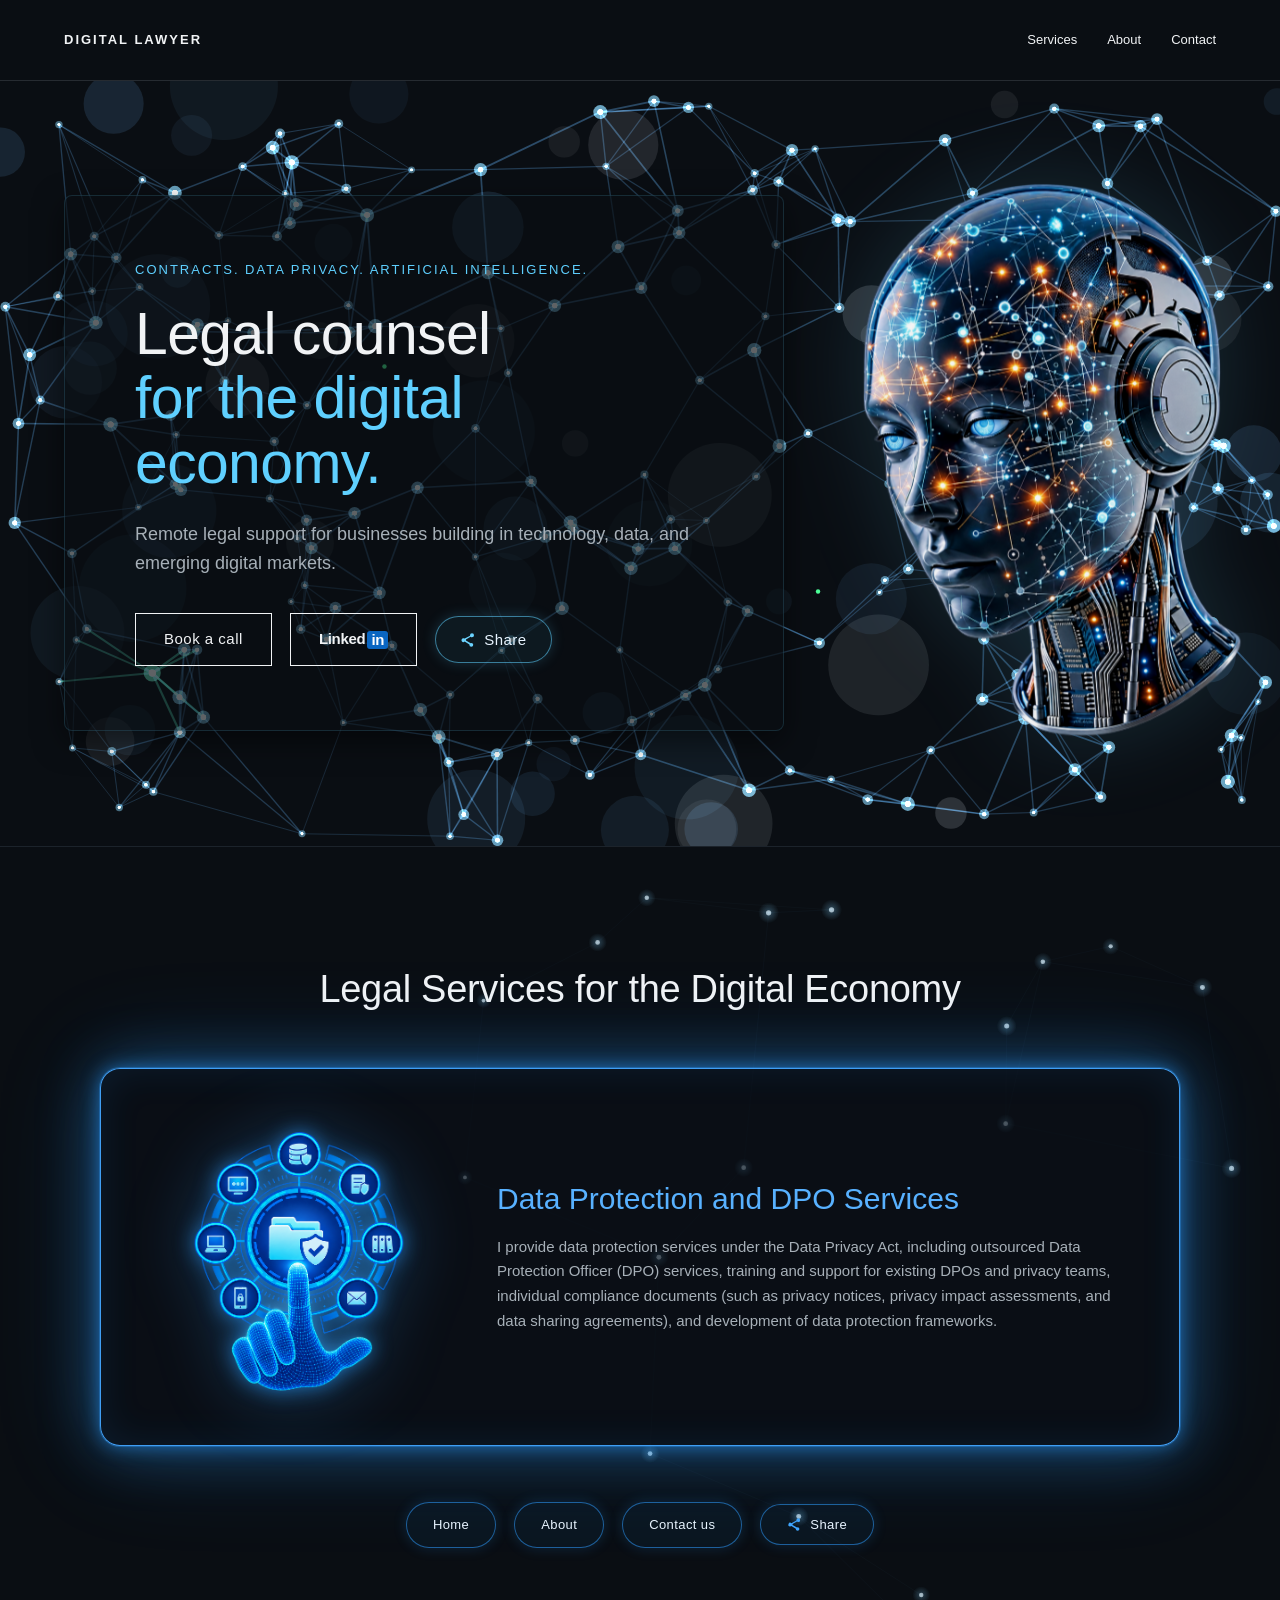
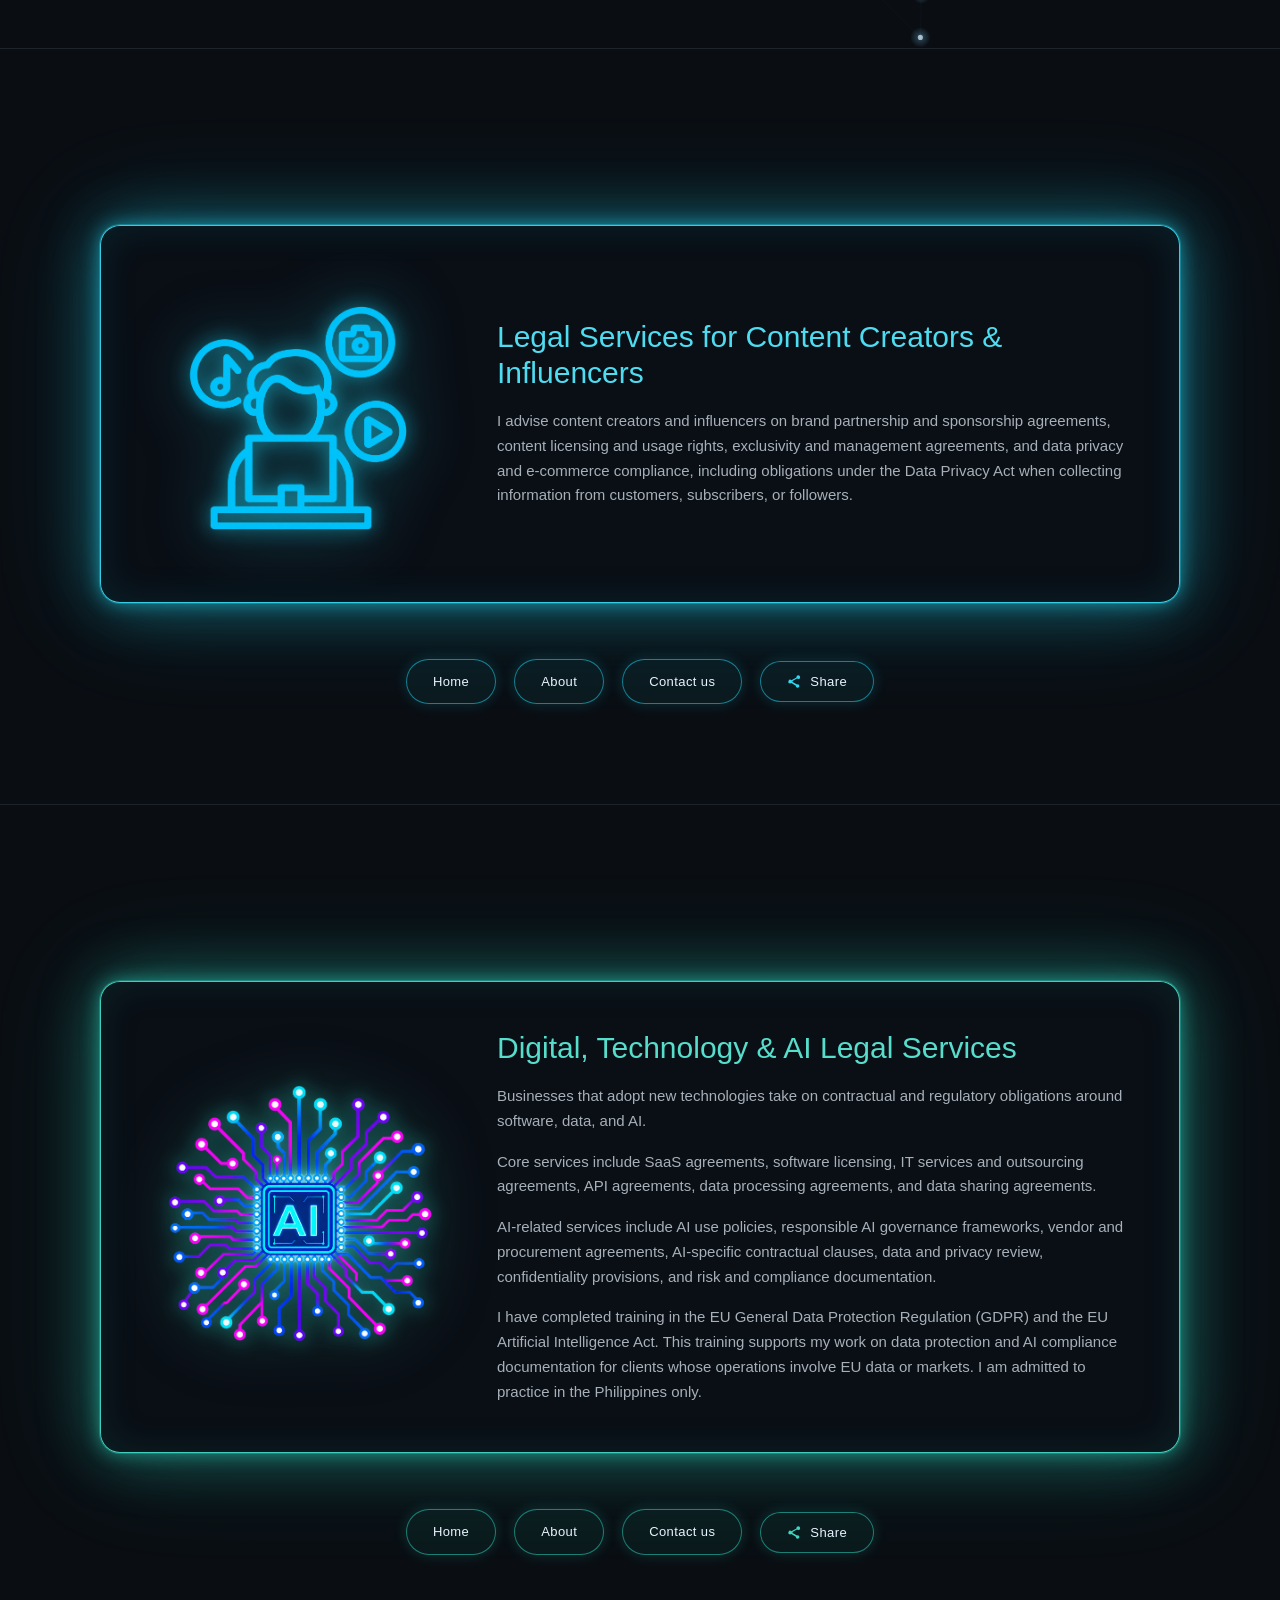
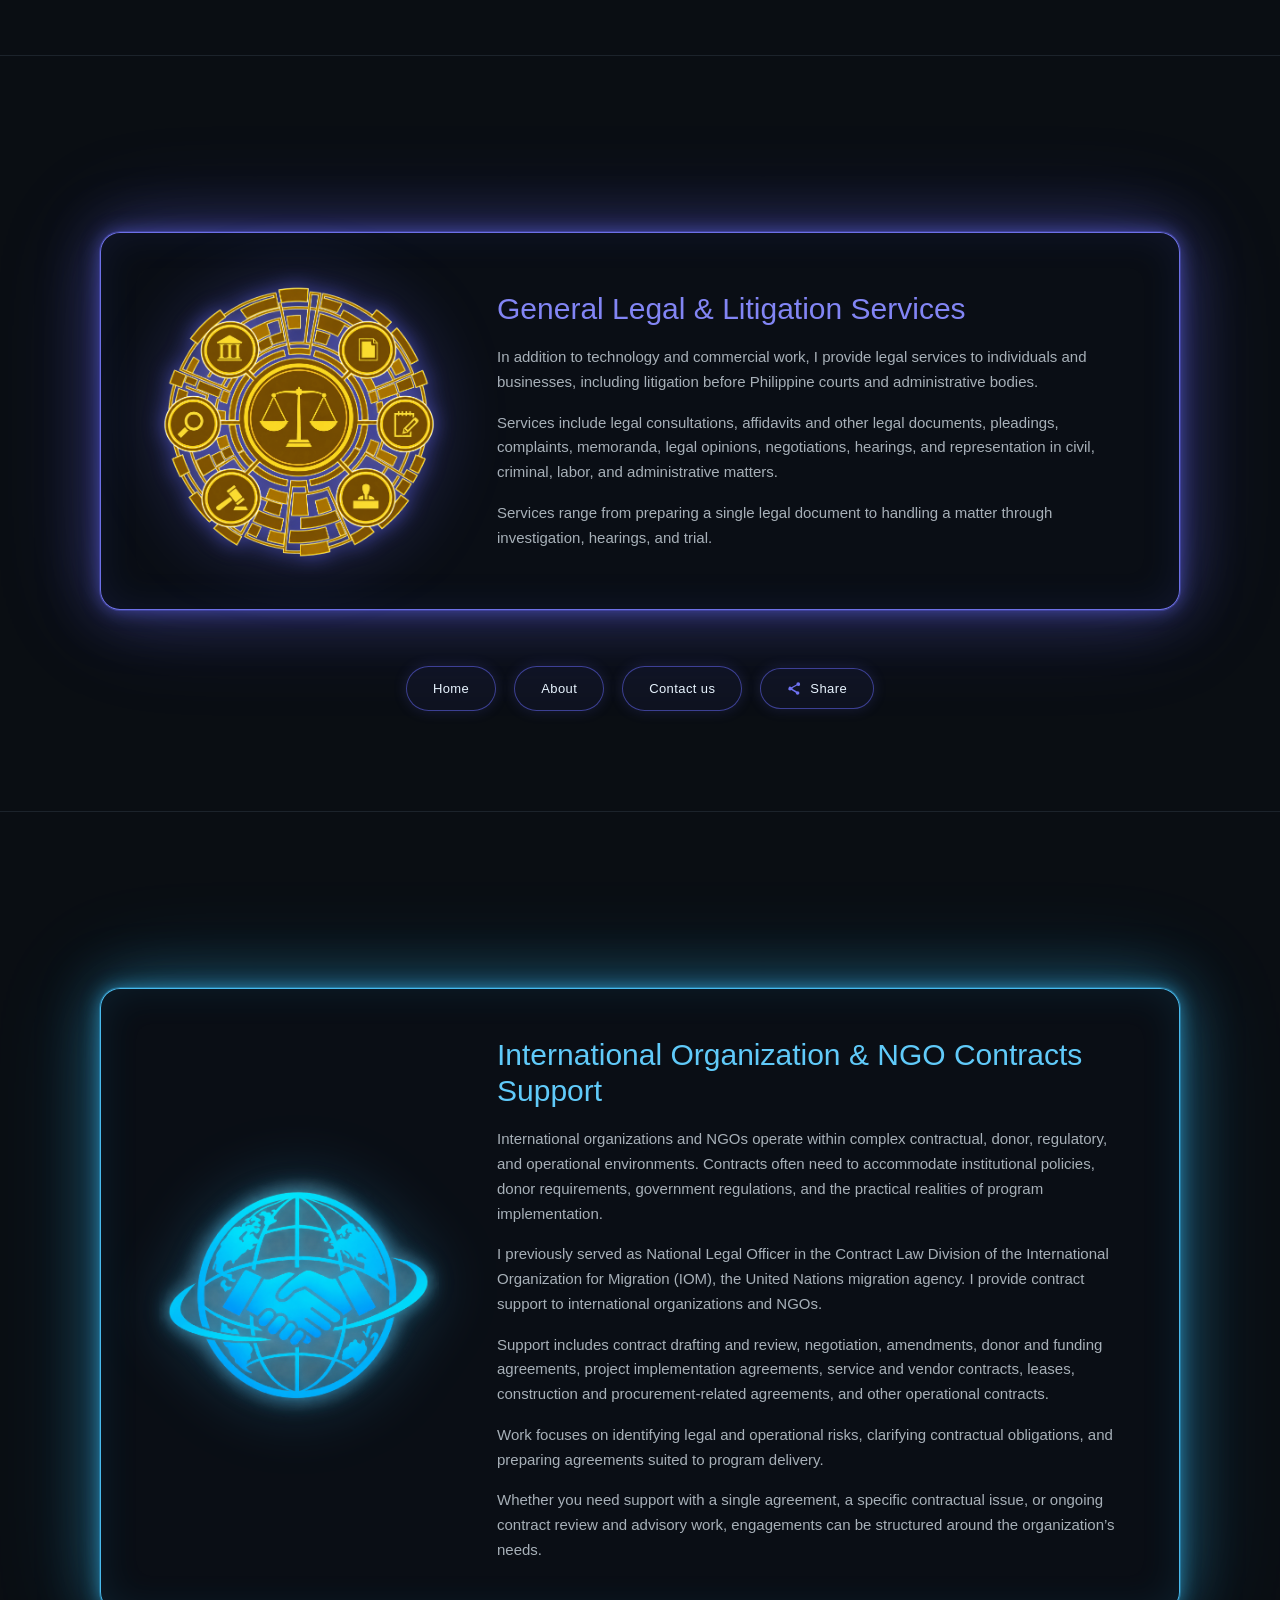
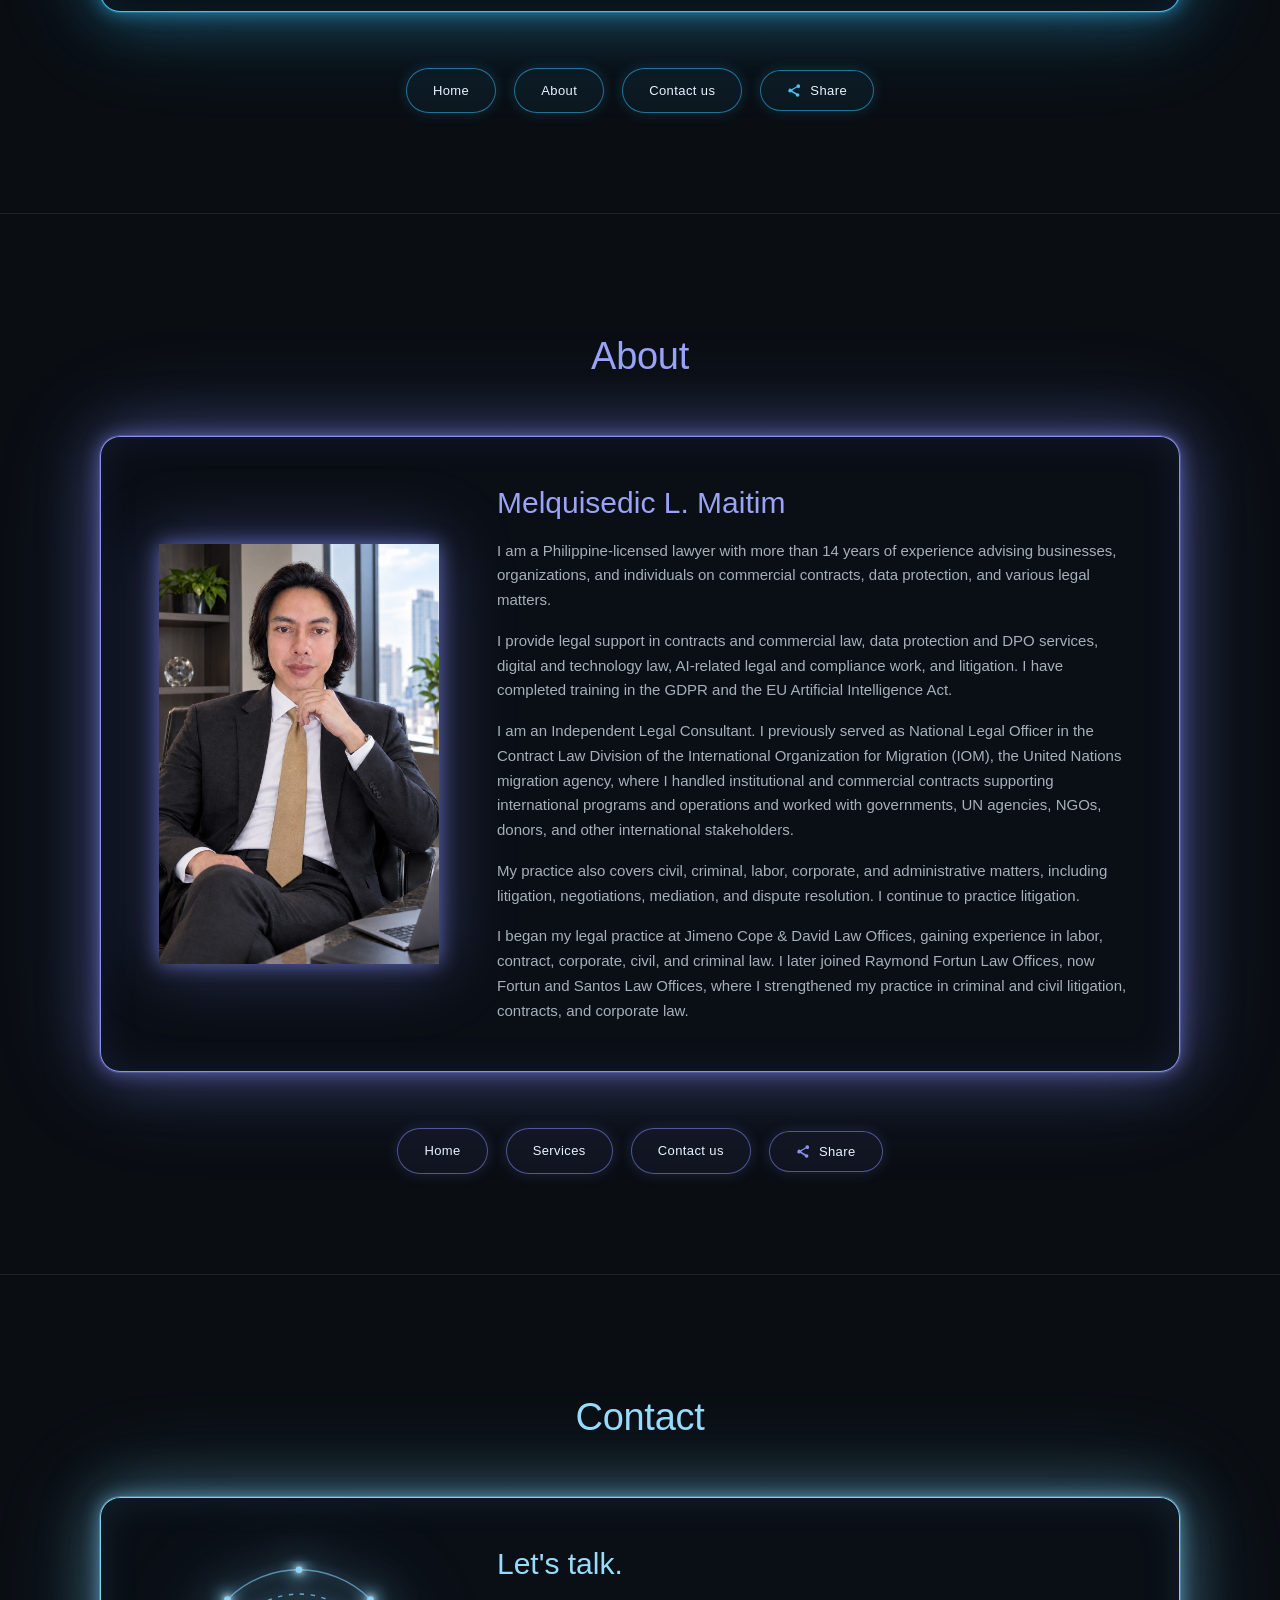
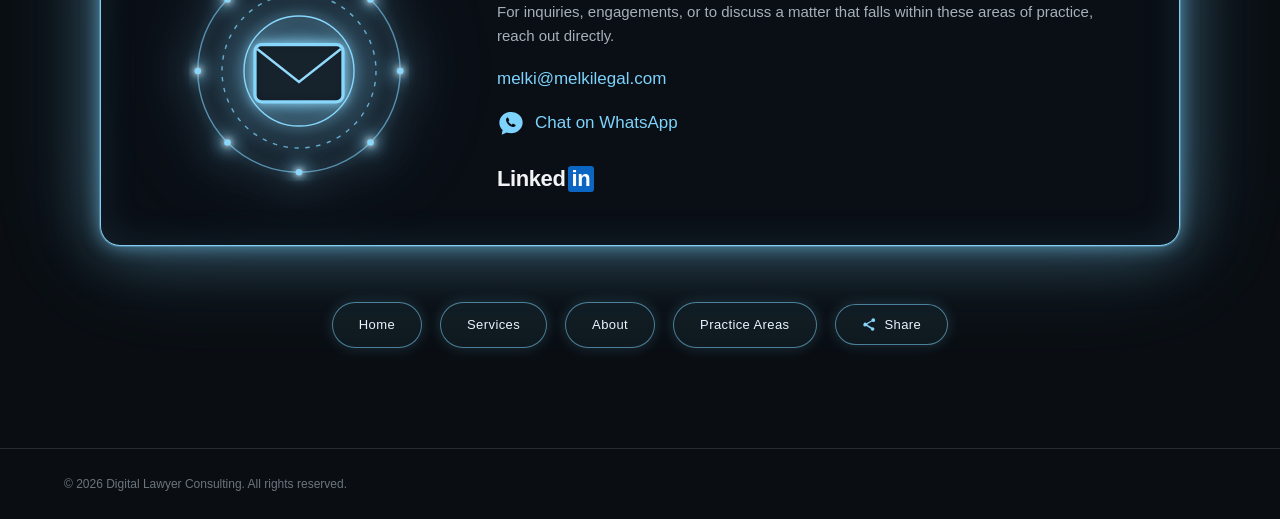
==== commit b4514252: "Update index.html" ====
--- a/index.html
+++ b/index.html
@@ -72,35 +72,7 @@
                 <h3>Data Protection and DPO Services</h3>
 
                 <p>
-                    Philippine data protection regulation is getting stricter.
-                    Generic policies and templates are not enough. Compliance
-                    requires a clear understanding of your legal obligations
-                    under the Data Privacy Act, practical implementation, and
-                    documentation that reflects how your organization actually
-                    operates, not a copy-pasted framework.
-                </p>
-
-                <p>
-                    Legal support is structured around what you need: outsourced
-                    DPO services, training and mentoring for your existing DPO or
-                    privacy team, individual compliance documents, or end-to-end
-                    development of your data protection framework.
-                </p>
-
-                <p>
-                    Engagements are handled directly, one-on-one, with continuity
-                    and confidentiality, and advice tailored to your organization
-                    rather than a standardized package. With over 14 years of
-                    legal experience, including service as National Legal Officer
-                    for the UN's International Organization for Migration (IOM),
-                    the focus is on turning data protection requirements into
-                    compliance measures your team can actually run.
-                </p>
-
-                <p>
-                    Whether you need a DPO, support for your existing privacy
-                    function, a single document, or a full compliance framework,
-                    the engagement scales to what your organization needs.
+                    I provide data protection services under the Data Privacy Act, including outsourced Data Protection Officer (DPO) services, training and support for existing DPOs and privacy teams, individual compliance documents (such as privacy notices, privacy impact assessments, and data sharing agreements), and development of data protection frameworks.
                 </p>
             </div>
         </div>
@@ -128,31 +100,19 @@
             </div>
 
             <div class="service-card-text">
-                <h3>Legal Support for Content Creators &amp; Influencers</h3>
-
-                <p>
-                    Content creation is a business. As that business grows, so do the legal issues behind it. Brand partnerships, sponsorships, UGC arrangements, content licensing, usage rights, exclusivity clauses, and management agreements all require contracts that protect your interests, not templates written for someone else&rsquo;s deal.
-                </p>
-
-                <p>
-                    For creators building a business around their audience and content, legal considerations extend beyond contracts. E-commerce activity brings regulatory requirements, and collecting information from customers, subscribers, or followers creates data protection and privacy obligations under the Data Privacy Act.
-                </p>
-
-                <p>
-                    Contracts and commercial legal work are a core area of practice. Support is available at any stage of a creator&rsquo;s business: reviewing or negotiating a single brand deal, drafting agreements, addressing e-commerce and data protection compliance, or providing ongoing legal support as the business grows.
-                </p>
-
-                <p>
-                    Practical legal counsel for the business behind your influence.
-                </p>
-            </div>
-        </div>
-
-        <nav class="service-nav">
-            <a href="https://www.melkilegal.com" class="pill">Home</a>
-            <a href="#about" class="pill">About</a>
-            <a href="#contact" class="pill">Contact us</a>
-            <button class="share-btn" data-share-title="Legal Support for Content Creators & Influencers — Digital Lawyer Consulting" data-share-url="#content-creators">
+                <h3>Legal Services for Content Creators &amp; Influencers</h3>
+
+                <p>
+                    I advise content creators and influencers on brand partnership and sponsorship agreements, content licensing and usage rights, exclusivity and management agreements, and data privacy and e-commerce compliance, including obligations under the Data Privacy Act when collecting information from customers, subscribers, or followers.
+                </p>
+            </div>
+        </div>
+
+        <nav class="service-nav">
+            <a href="https://www.melkilegal.com" class="pill">Home</a>
+            <a href="#about" class="pill">About</a>
+            <a href="#contact" class="pill">Contact us</a>
+            <button class="share-btn" data-share-title="Legal Services for Content Creators & Influencers — Digital Lawyer Consulting" data-share-url="#content-creators">
                 <svg viewBox="0 0 24 24" class="share-icon" aria-hidden="true"><path d="M18 16.08c-.76 0-1.44.3-1.96.77L8.91 12.7c.05-.23.09-.46.09-.7s-.04-.47-.09-.7l7.05-4.11c.54.5 1.25.81 2.04.81a3 3 0 1 0-3-3c0 .24.04.47.09.7L7.04 9.81A3 3 0 1 0 5 15.2c.76 0 1.44-.3 1.96-.77l7.15 4.19c-.05.21-.08.43-.08.65a2.92 2.92 0 1 0 2.92-2.92z"/></svg>
                 <span class="share-label">Share</span>
             </button>
@@ -174,7 +134,7 @@
                 <h3>Digital, Technology &amp; AI Legal Services</h3>
 
                 <p>
-                    As businesses adopt new technologies, they need clear legal frameworks that protect their operations and define responsibilities between the parties involved.
+                    Businesses that adopt new technologies take on contractual and regulatory obligations around software, data, and AI.
                 </p>
 
                 <p>
@@ -186,7 +146,7 @@
                 </p>
 
                 <p>
-                    The goal is practical legal structures that support innovation while managing risk. Straightforward guidance, tailored to how your business actually works.
+                    I have completed training in the EU General Data Protection Regulation (GDPR) and the EU Artificial Intelligence Act. This training supports my work on data protection and AI compliance documentation for clients whose operations involve EU data or markets. I am admitted to practice in the Philippines only.
                 </p>
             </div>
         </div>
@@ -217,7 +177,7 @@
                 <h3>General Legal &amp; Litigation Services</h3>
 
                 <p>
-                    Beyond specialized digital, technology, and commercial work, full-service legal support remains available for the ordinary legal needs of individuals and businesses, backed by extensive litigation experience in Philippine courts and administrative bodies.
+                    In addition to technology and commercial work, I provide legal services to individuals and businesses, including litigation before Philippine courts and administrative bodies.
                 </p>
 
                 <p>
@@ -225,11 +185,7 @@
                 </p>
 
                 <p>
-                    From preparing a single legal document to handling a matter through investigation, hearings, and trial, the service provides practical legal representation grounded in a strong litigation track record and extensive Philippine practice.
-                </p>
-
-                <p>
-                    Some lawyers avoid the courtroom. I&rsquo;ll meet you there.
+                    Services range from preparing a single legal document to handling a matter through investigation, hearings, and trial.
                 </p>
             </div>
         </div>
@@ -264,7 +220,7 @@
                 </p>
 
                 <p>
-                    With experience as National Legal Officer in the Contract Law Division of the International Organization for Migration (IOM), the United Nations migration agency, legal support is available for organizations that need experienced contract counsel without maintaining a large in-house legal function.
+                    I previously served as National Legal Officer in the Contract Law Division of the International Organization for Migration (IOM), the United Nations migration agency. I provide contract support to international organizations and NGOs.
                 </p>
 
                 <p>
@@ -272,7 +228,7 @@
                 </p>
 
                 <p>
-                    The focus is on identifying legal and operational risks early, clarifying contractual obligations, and producing agreements that work in the real-world context in which programs are delivered.
+                    Work focuses on identifying legal and operational risks, clarifying contractual obligations, and preparing agreements suited to program delivery.
                 </p>
 
                 <p>
@@ -311,15 +267,15 @@
                 </p>
 
                 <p>
-                    I provide legal support in contracts and commercial law, data protection and DPO services, digital and technology law, AI-related legal and compliance, and litigation services. My approach is practical and risk-based: understand how a client actually operates, identify the legal issues that matter, and develop solutions that can be implemented in practice.
-                </p>
-
-                <p>
-                    I developed substantial international and commercial experience as an International Independent Legal Consultant and as National Legal Officer in the Contract Law Division of the International Organization for Migration (IOM), the United Nations migration agency. I handled institutional and commercial contracts supporting international programs and operations and worked with governments, UN agencies, NGOs, donors, and other international stakeholders.
-                </p>
-
-                <p>
-                    Alongside my commercial practice, I have extensive experience in civil, criminal, labor, corporate, and administrative matters, including litigation, negotiations, mediation, and dispute resolution. I continue to practice litigation and value the preparation, discipline, and advocacy that effective legal representation requires.
+                    I provide legal support in contracts and commercial law, data protection and DPO services, digital and technology law, AI-related legal and compliance work, and litigation. I have completed training in the GDPR and the EU Artificial Intelligence Act.
+                </p>
+
+                <p>
+                    I am an Independent Legal Consultant. I previously served as National Legal Officer in the Contract Law Division of the International Organization for Migration (IOM), the United Nations migration agency, where I handled institutional and commercial contracts supporting international programs and operations and worked with governments, UN agencies, NGOs, donors, and other international stakeholders.
+                </p>
+
+                <p>
+                    My practice also covers civil, criminal, labor, corporate, and administrative matters, including litigation, negotiations, mediation, and dispute resolution. I continue to practice litigation.
                 </p>
 
                 <p>
--- a/style.css
+++ b/style.css
@@ -569,3 +569,57 @@
         border-radius: 16px;
     }
 }
+
+/* =========================
+   LINKEDIN TEXT LOGO + WHATSAPP LINK
+   ========================= */
+
+.linkedin-btn {
+    display: inline-flex;
+    align-items: center;
+    font-weight: 700;
+    letter-spacing: -0.3px;
+}
+
+.li-in {
+    display: inline-block;
+    margin-left: 2px;
+    padding: 0 4px 1px;
+    background: #0a66c2;
+    color: #fff;
+    font-weight: 800;
+    line-height: 1.15;
+    border-radius: 3px;
+}
+
+.linkedin-logo {
+    display: inline-flex;
+    align-items: center;
+    color: #f1f3f5;
+    font-size: 22px;
+    font-weight: 700;
+    letter-spacing: -0.4px;
+    text-decoration: none;
+    transition: opacity 0.2s ease;
+}
+
+.linkedin-logo:hover {
+    opacity: 0.85;
+}
+
+.contact-wa {
+    display: inline-flex;
+    align-items: center;
+    gap: 10px;
+}
+
+.wa-icon {
+    width: 28px;
+    height: 28px;
+    flex-shrink: 0;
+    fill: var(--accent);
+}
+
+.wa-icon .wa-handset {
+    fill: #0a0e13;
+}
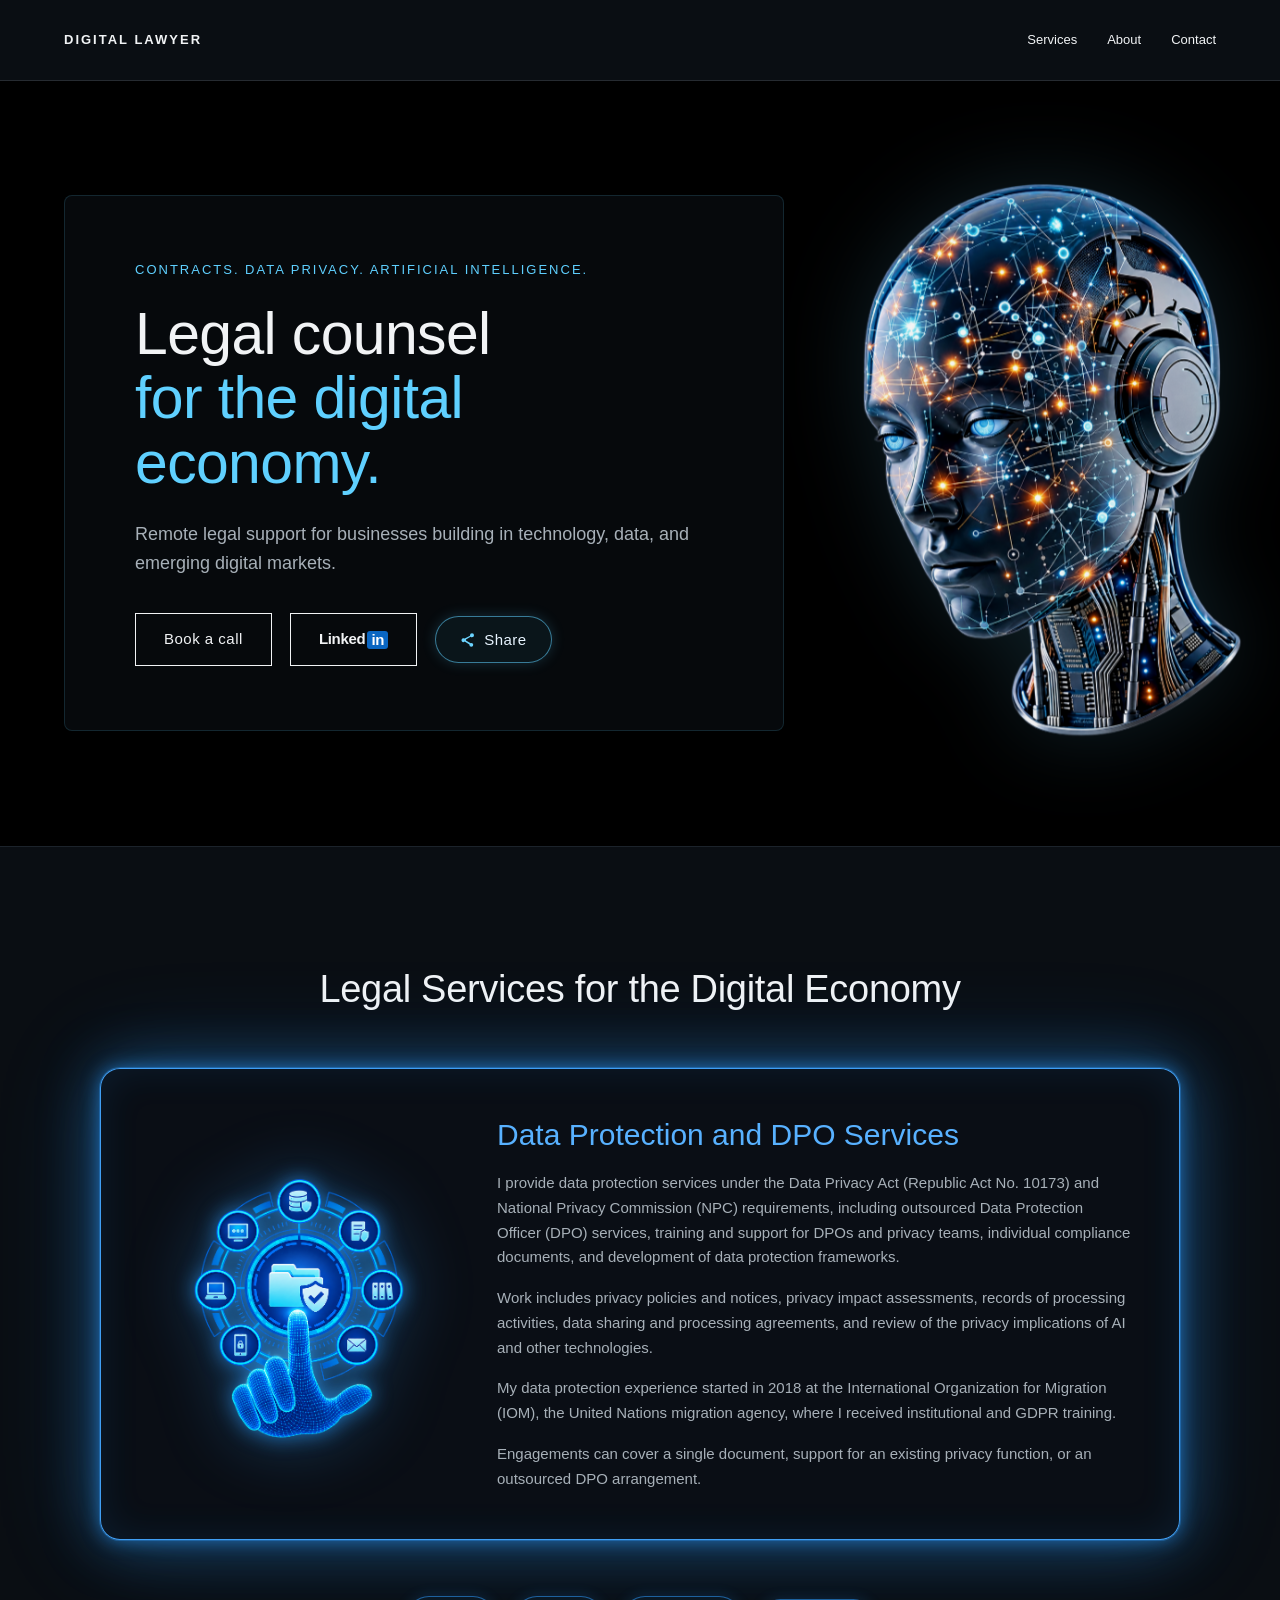
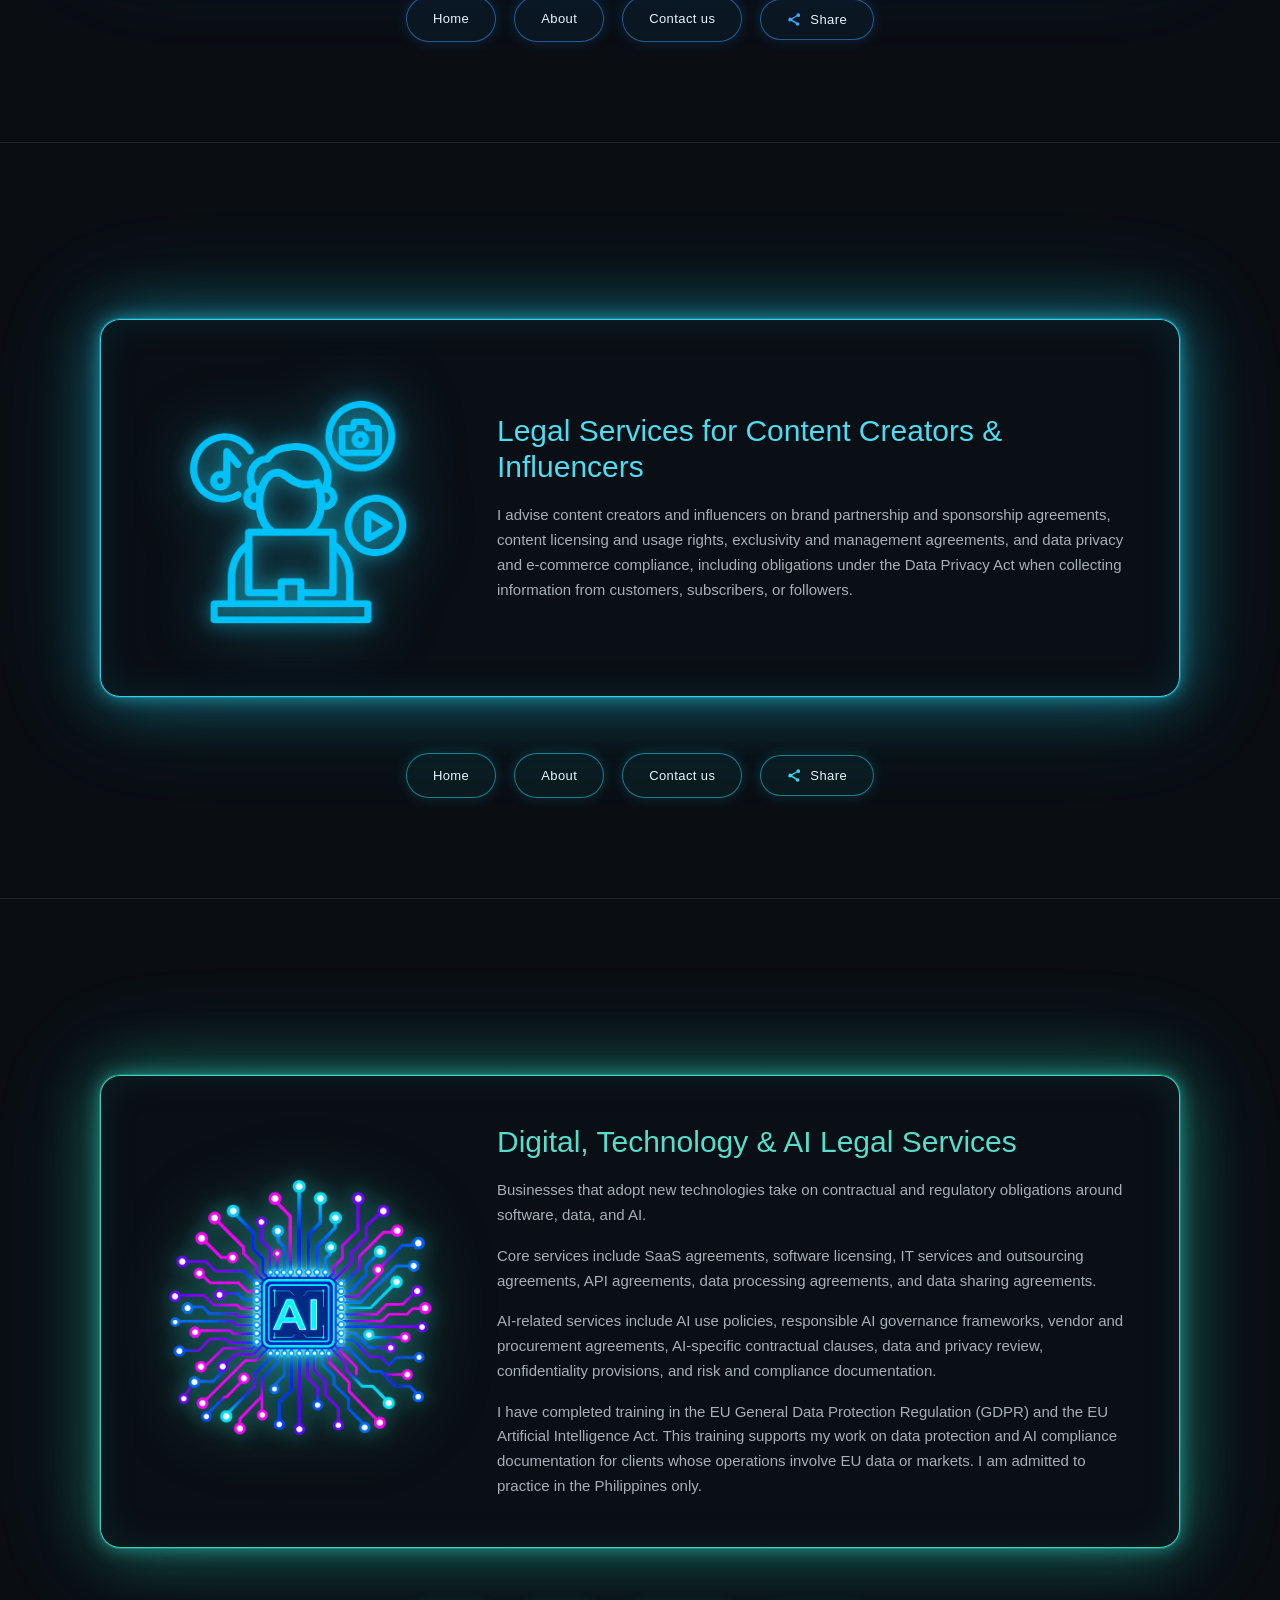
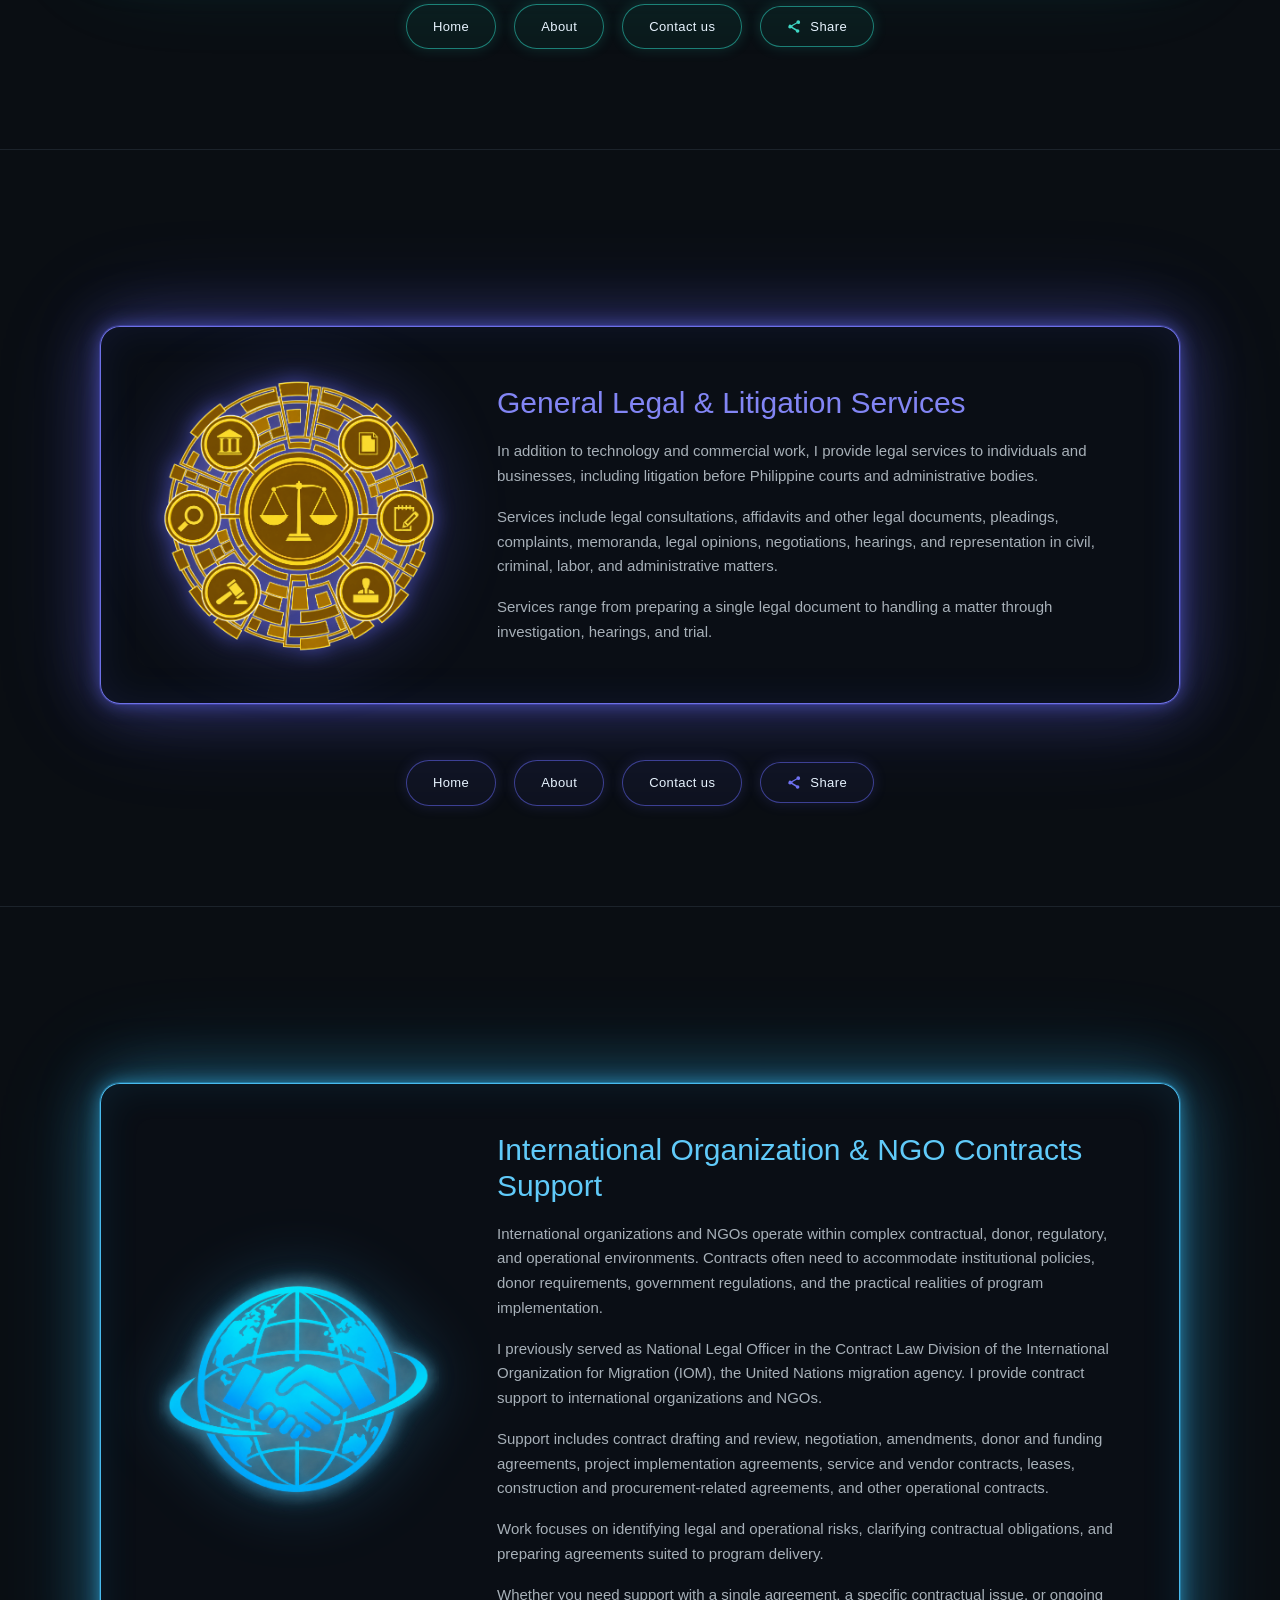
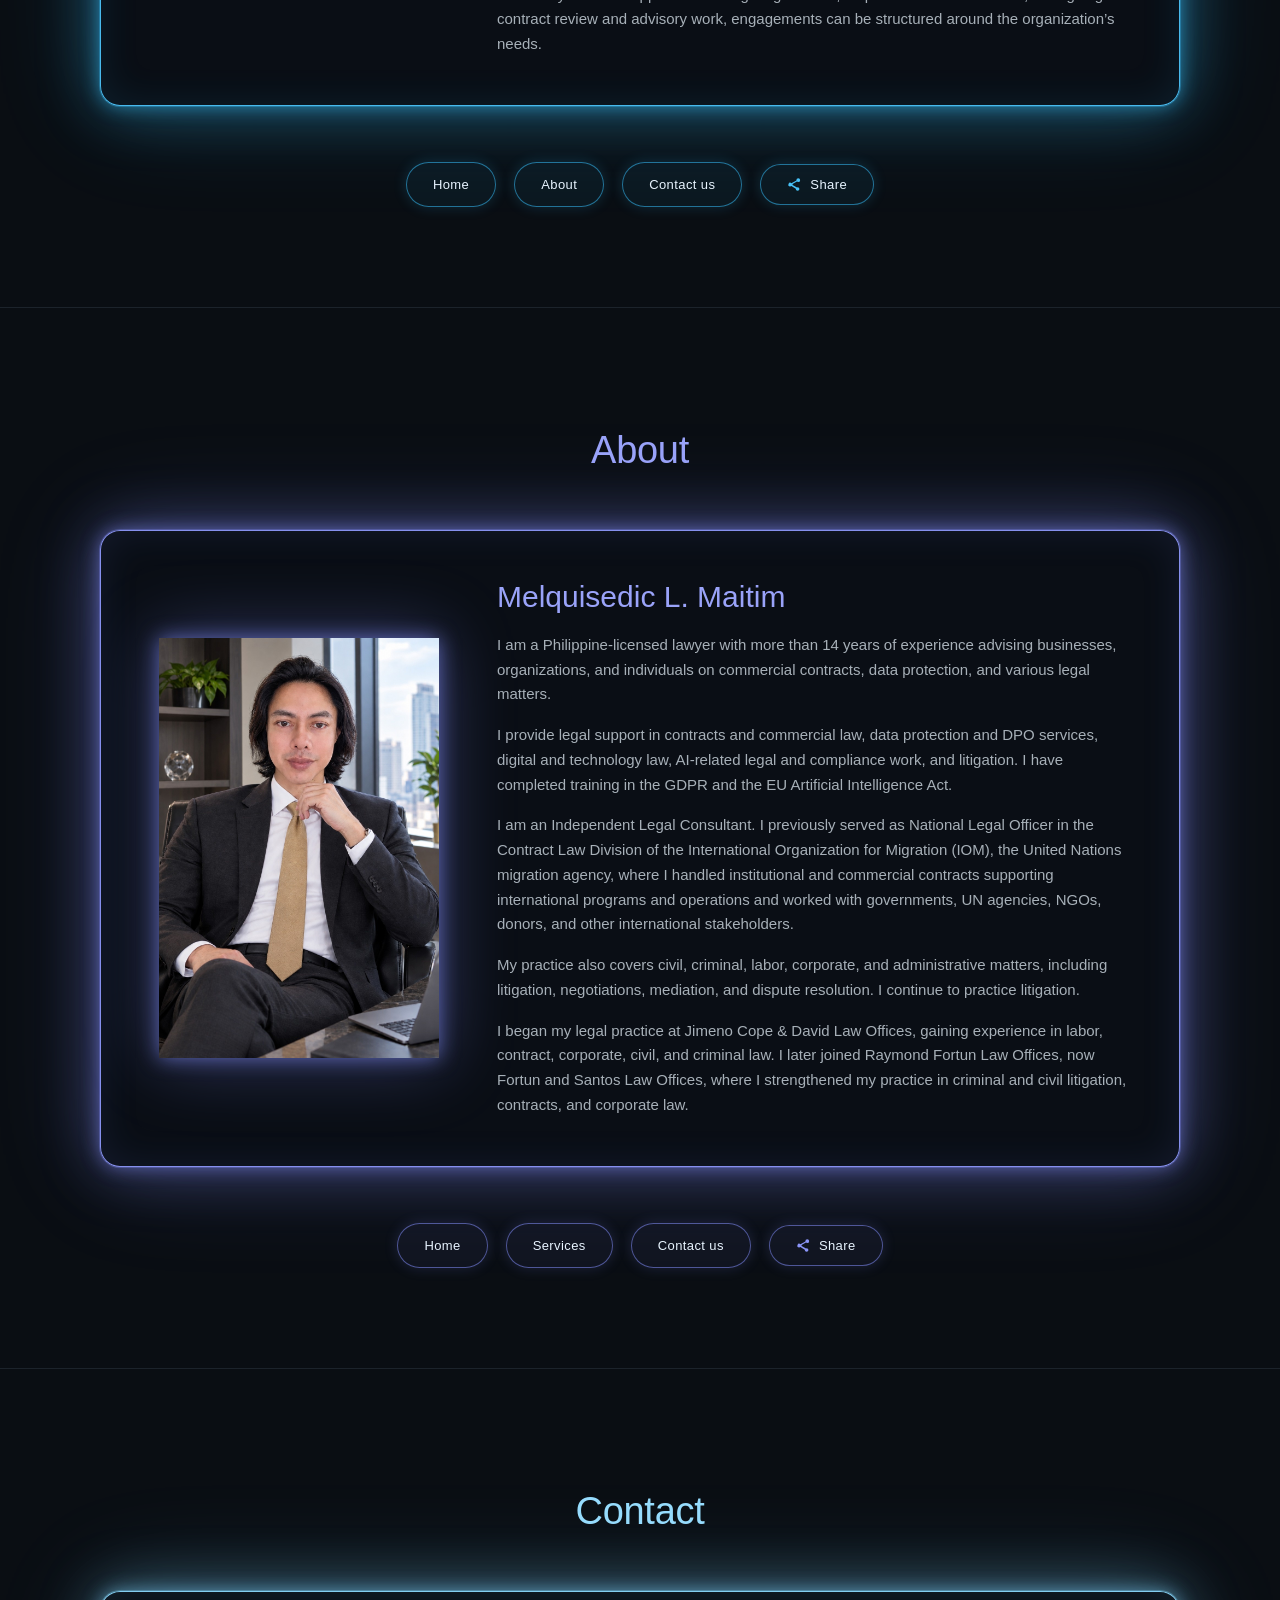
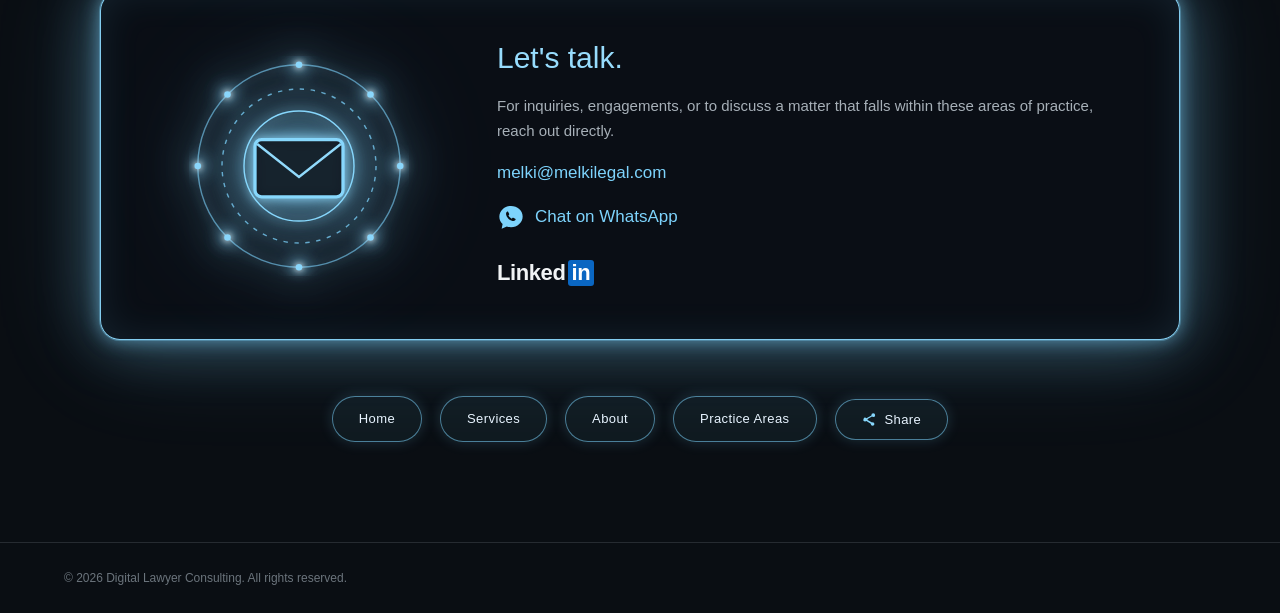
==== commit 18e5cb24: "Update index.html" ====
--- a/index.html
+++ b/index.html
@@ -72,7 +72,19 @@
                 <h3>Data Protection and DPO Services</h3>
 
                 <p>
-                    I provide data protection services under the Data Privacy Act, including outsourced Data Protection Officer (DPO) services, training and support for existing DPOs and privacy teams, individual compliance documents (such as privacy notices, privacy impact assessments, and data sharing agreements), and development of data protection frameworks.
+                    I provide data protection services under the Data Privacy Act (Republic Act No. 10173) and National Privacy Commission (NPC) requirements, including outsourced Data Protection Officer (DPO) services, training and support for DPOs and privacy teams, individual compliance documents, and development of data protection frameworks.
+                </p>
+
+                <p>
+                    Work includes privacy policies and notices, privacy impact assessments, records of processing activities, data sharing and processing agreements, and review of the privacy implications of AI and other technologies.
+                </p>
+
+                <p>
+                    My data protection experience started in 2018 at the International Organization for Migration (IOM), the United Nations migration agency, where I received institutional and GDPR training.
+                </p>
+
+                <p>
+                    Engagements can cover a single document, support for an existing privacy function, or an outsourced DPO arrangement.
                 </p>
             </div>
         </div>
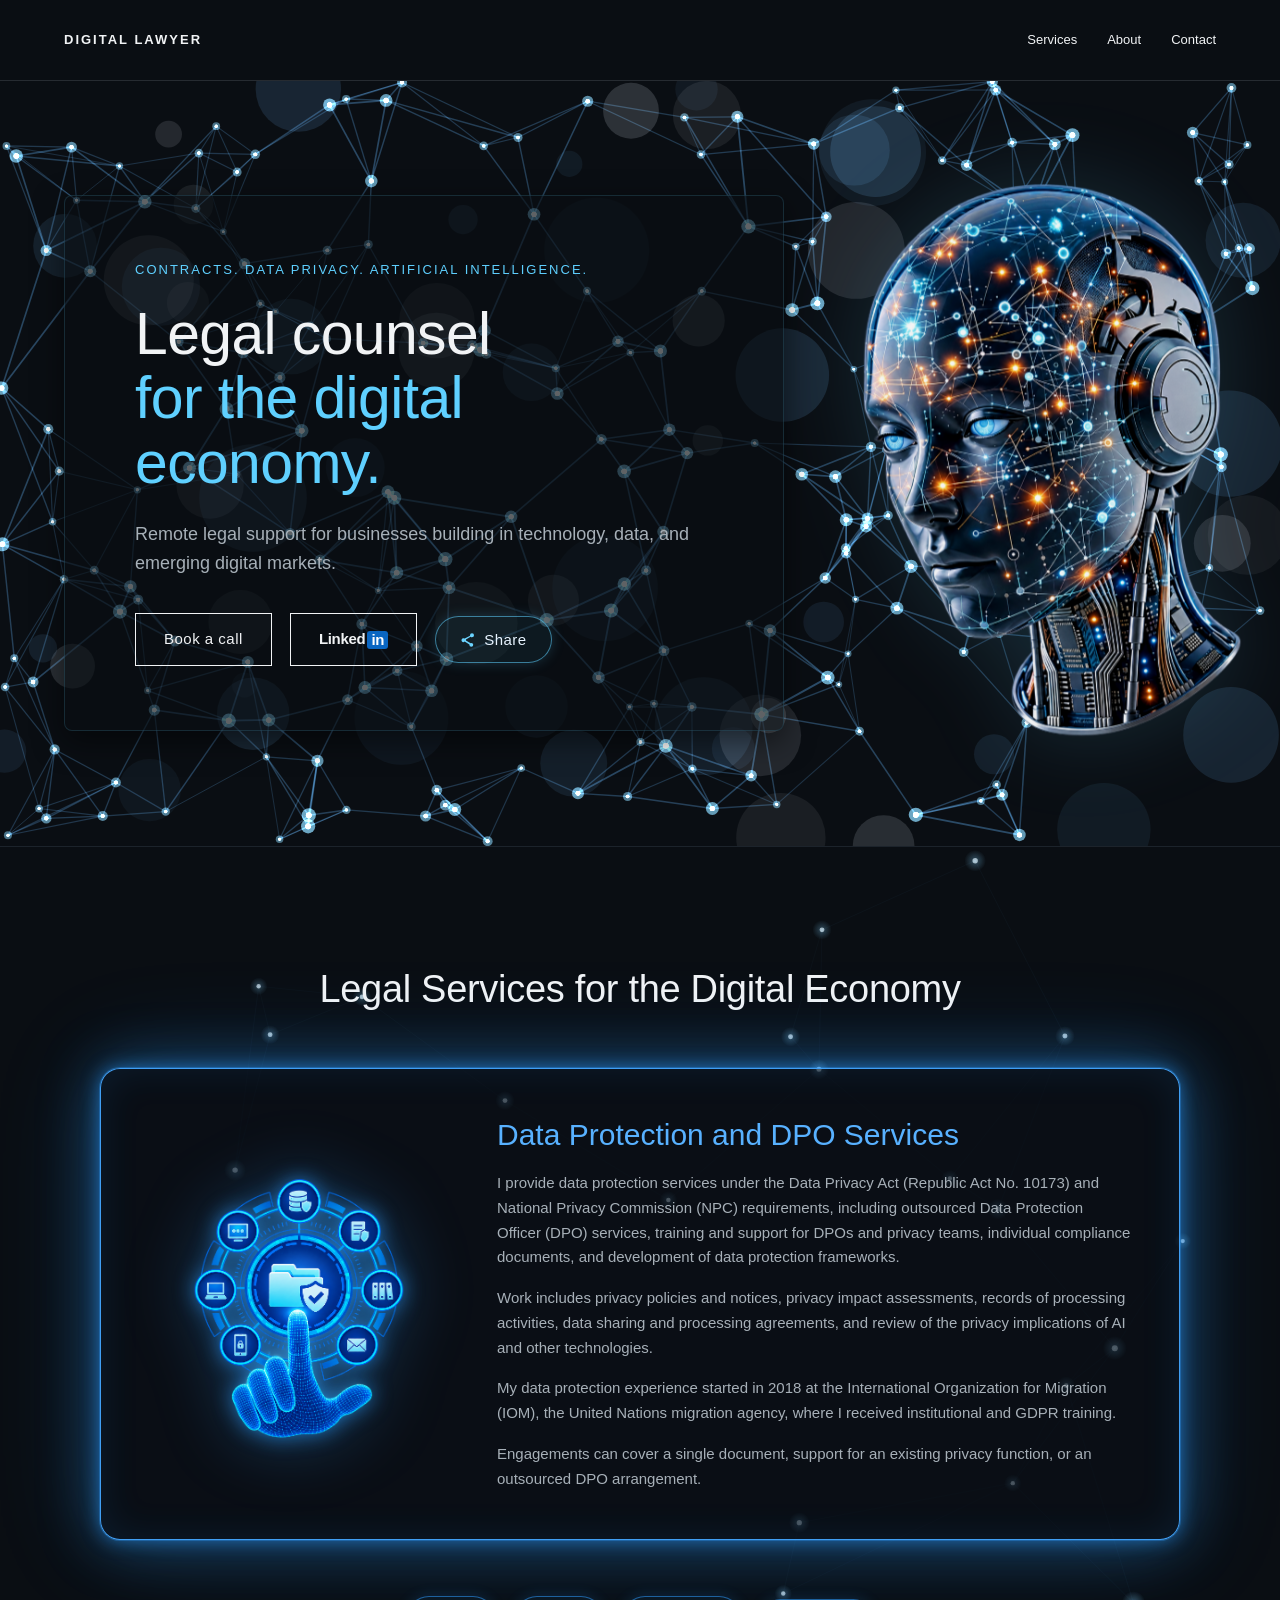
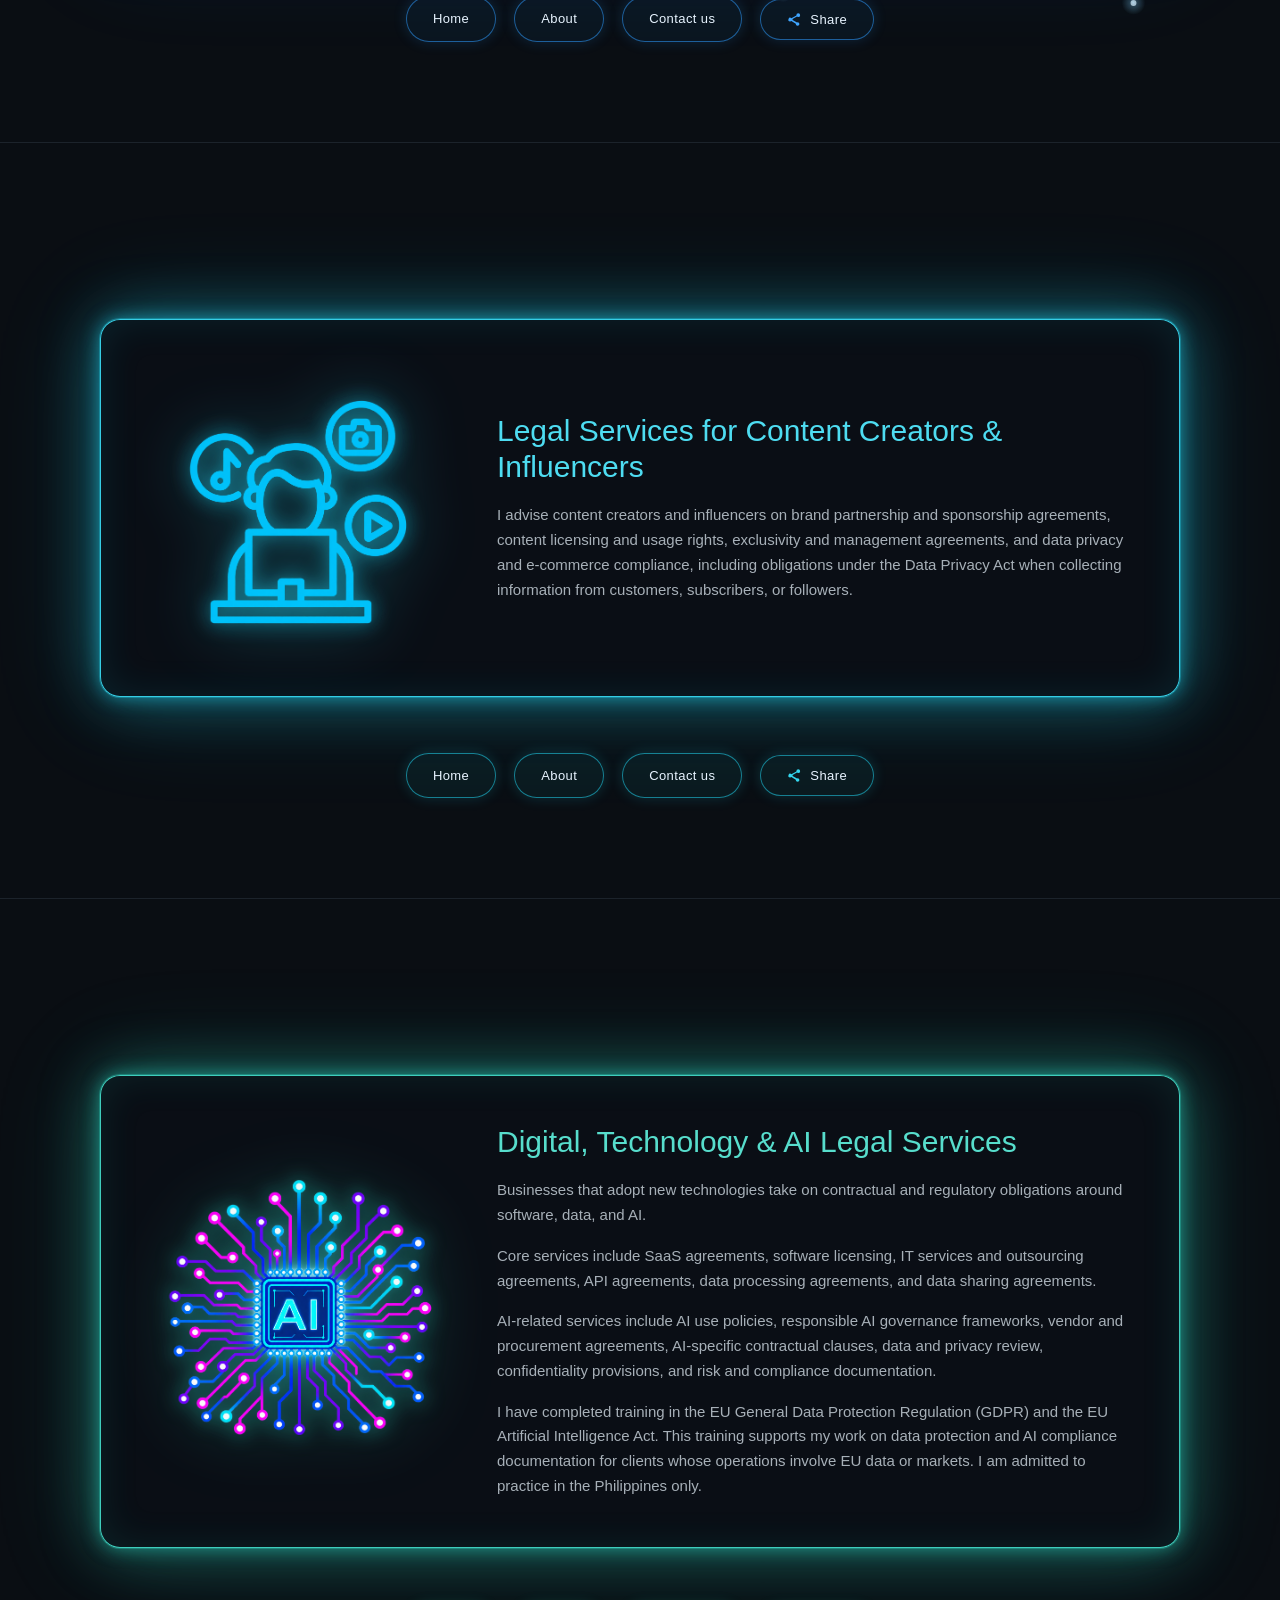
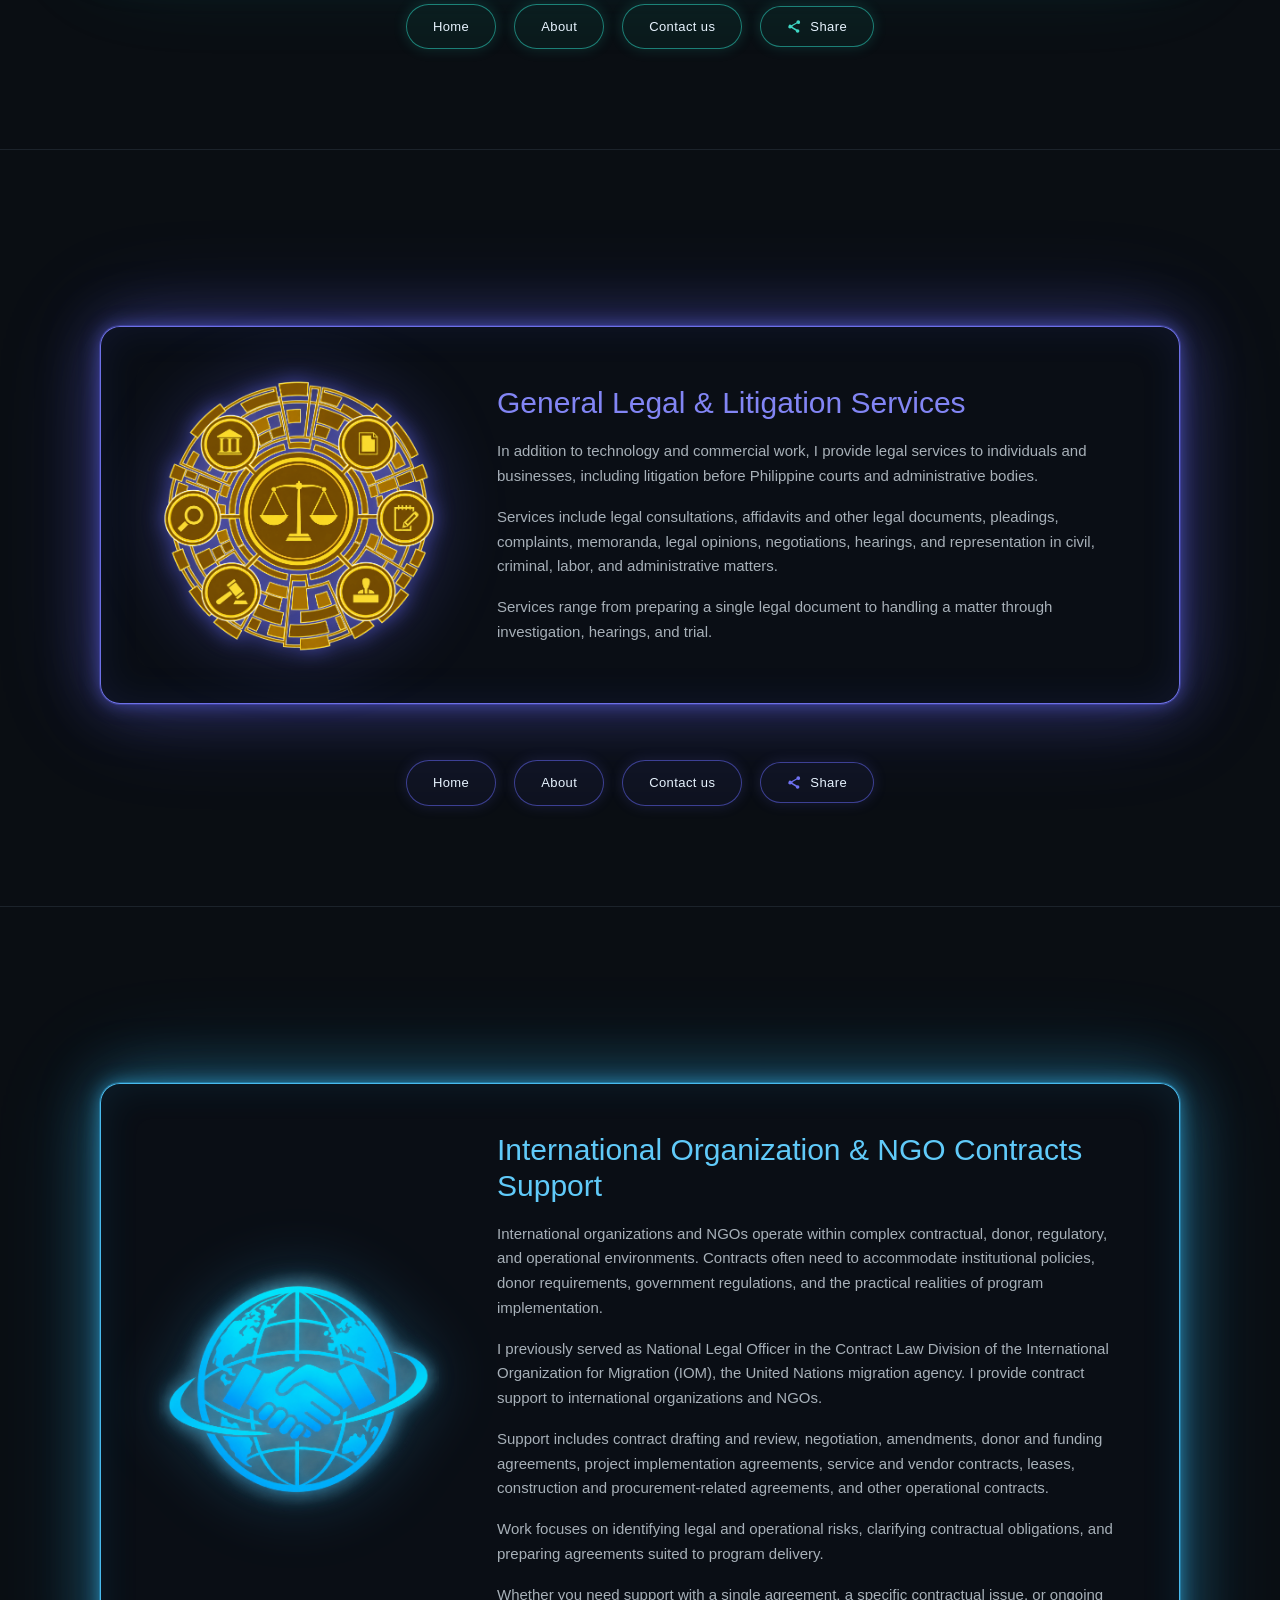
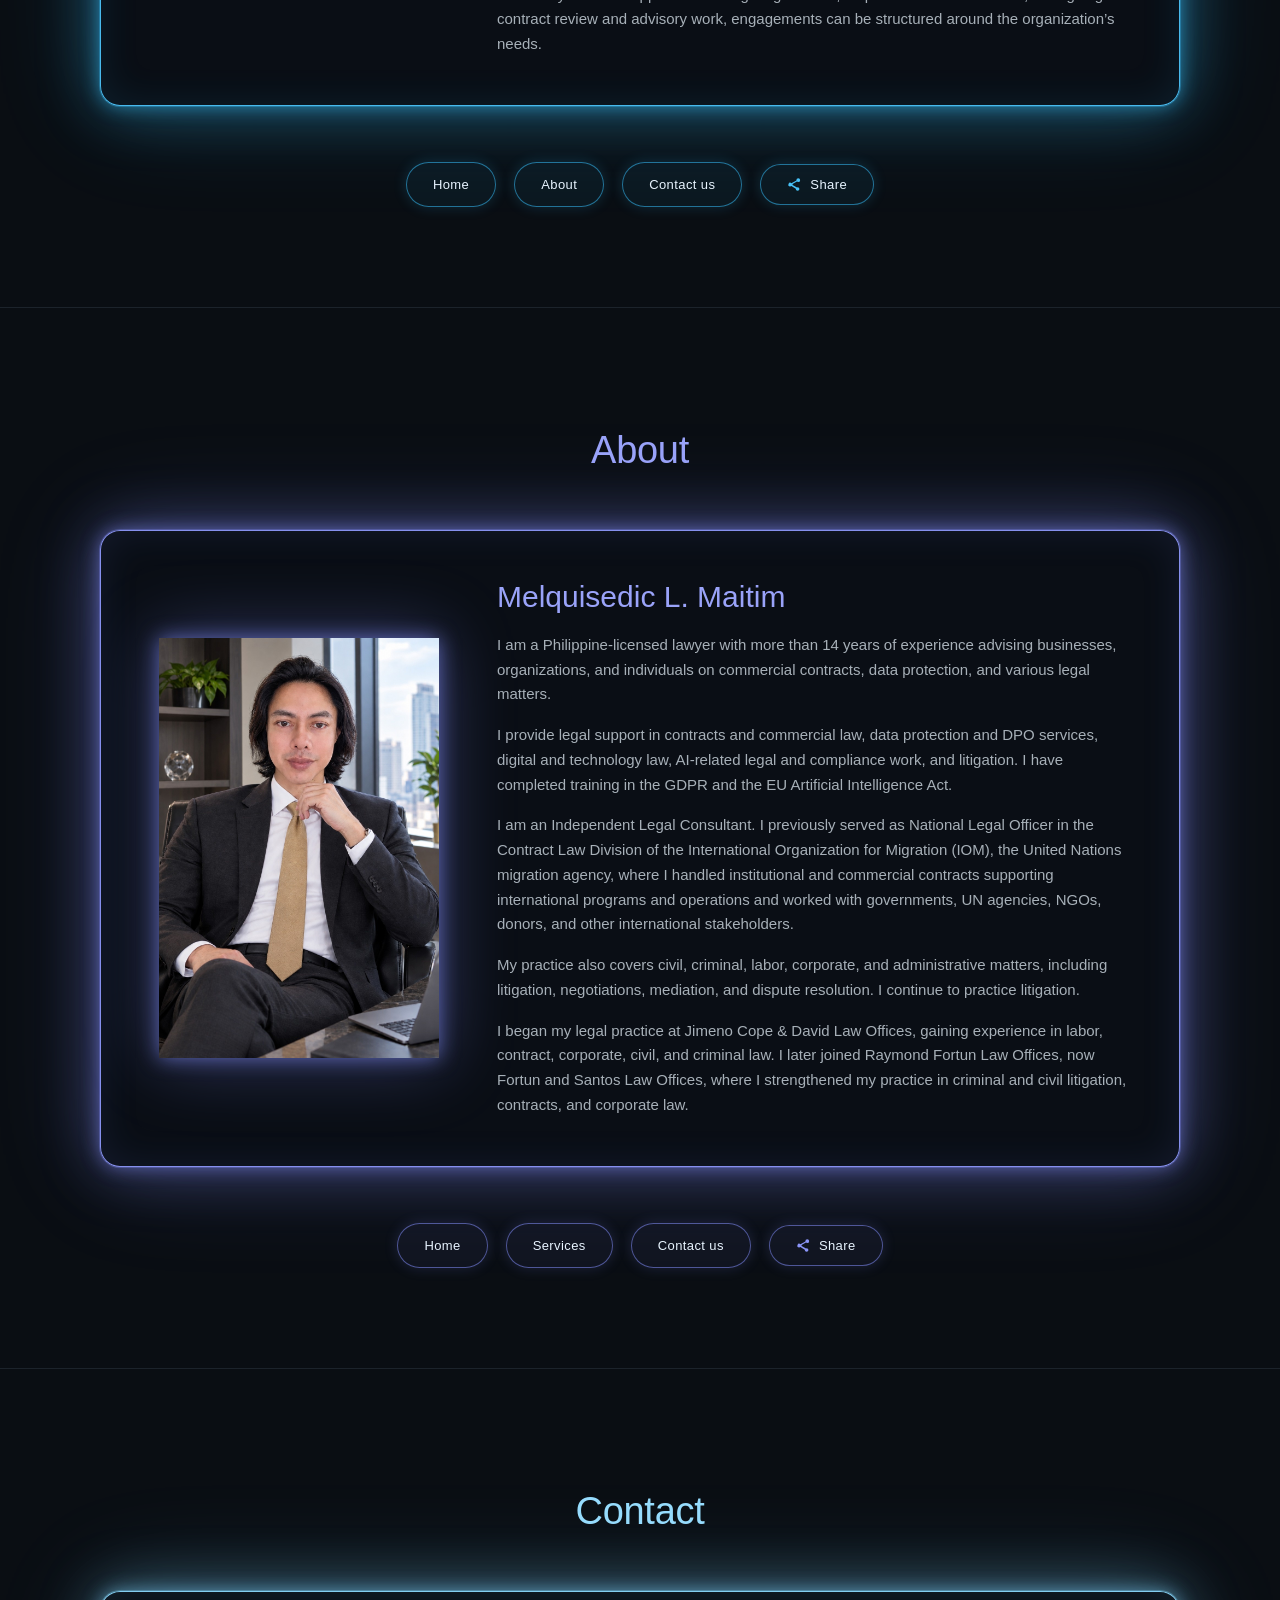
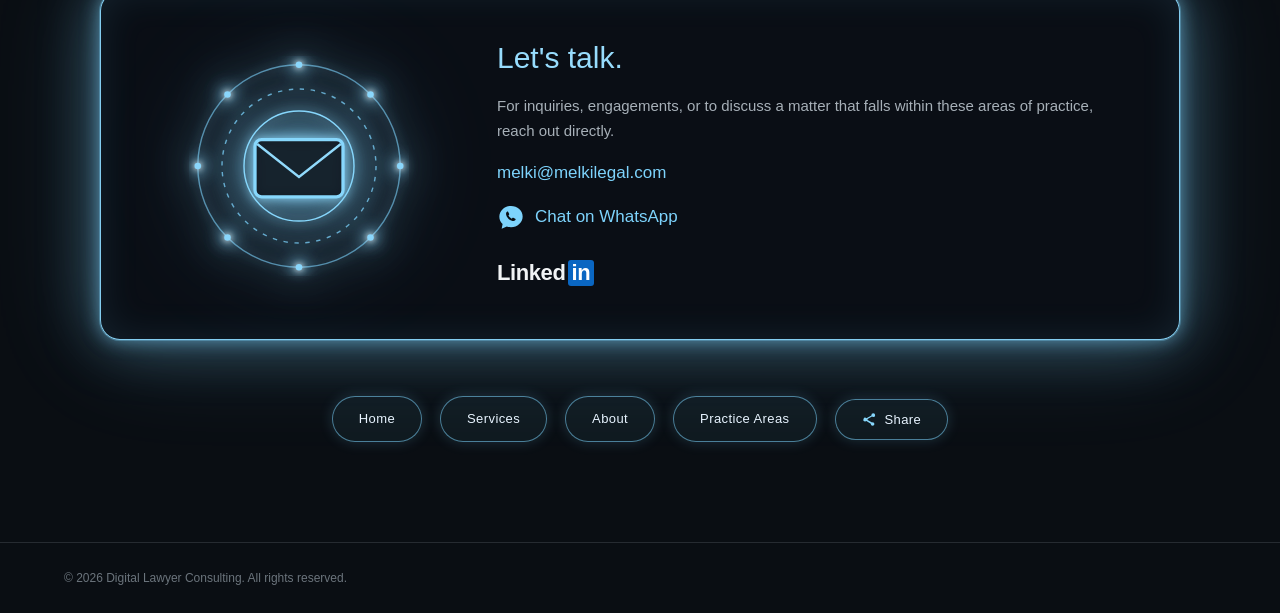
==== commit 0f119c79: "Update index.html" ====
--- a/index.html
+++ b/index.html
@@ -4,6 +4,17 @@
     <meta charset="UTF-8">
     <meta name="viewport" content="width=device-width, initial-scale=1.0">
     <title>Digital Lawyer Consulting</title>
+    <!-- Social sharing preview (Facebook, LinkedIn, WhatsApp, X) -->
+    <meta property="og:type" content="website">
+    <meta property="og:url" content="https://www.melkilegal.com/digitallawyerconsulting/">
+    <meta property="og:title" content="Digital Lawyer Consulting">
+    <meta property="og:image" content="https://www.melkilegal.com/digitallawyerconsulting/assets/head-preview-v2.jpeg">
+    <meta property="og:image:type" content="image/jpeg">
+    <meta property="og:image:width" content="2400">
+    <meta property="og:image:height" content="1256">
+    <meta property="og:image:alt" content="Melquisedic L. Maitim, Attorney-at-Law">
+    <meta name="twitter:card" content="summary_large_image">
+    <meta name="twitter:image" content="https://www.melkilegal.com/digitallawyerconsulting/assets/head-preview-v2.jpeg">
     <link rel="stylesheet" href="style.css">
 </head>
 <body>
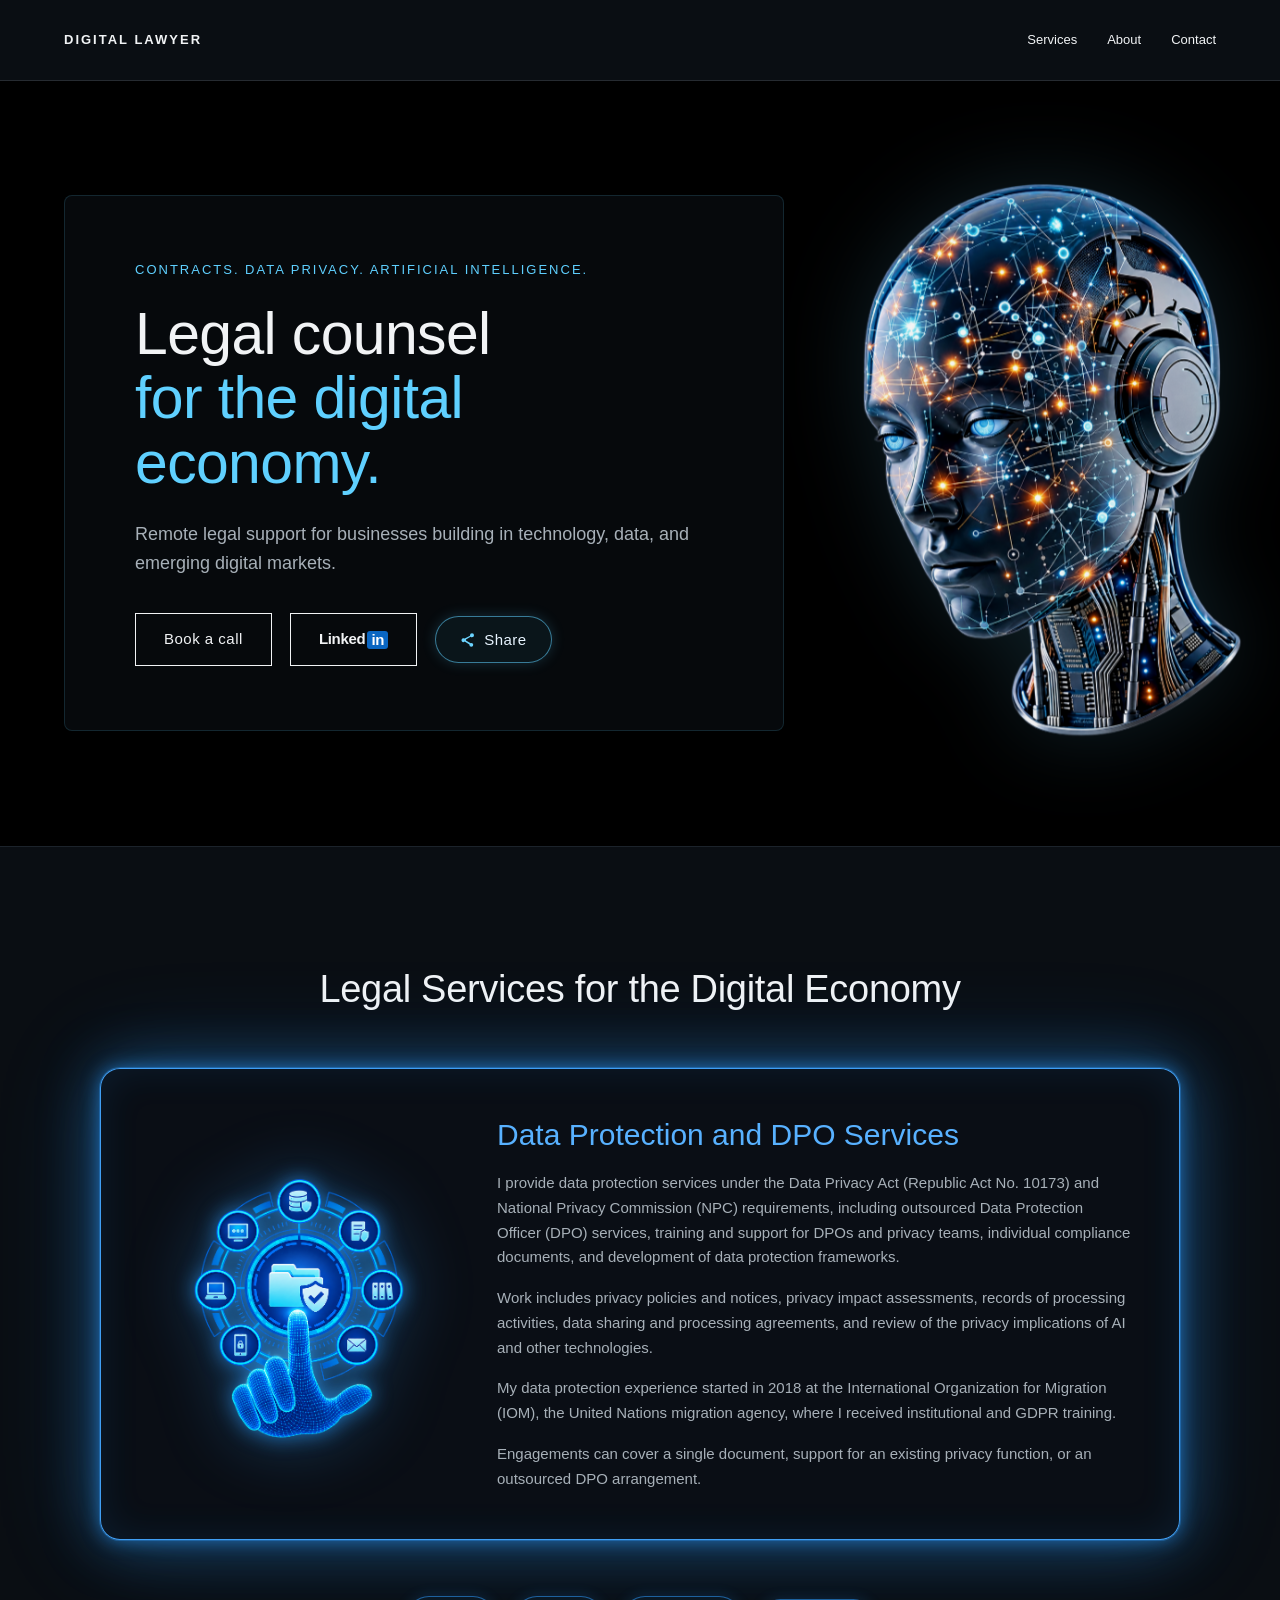
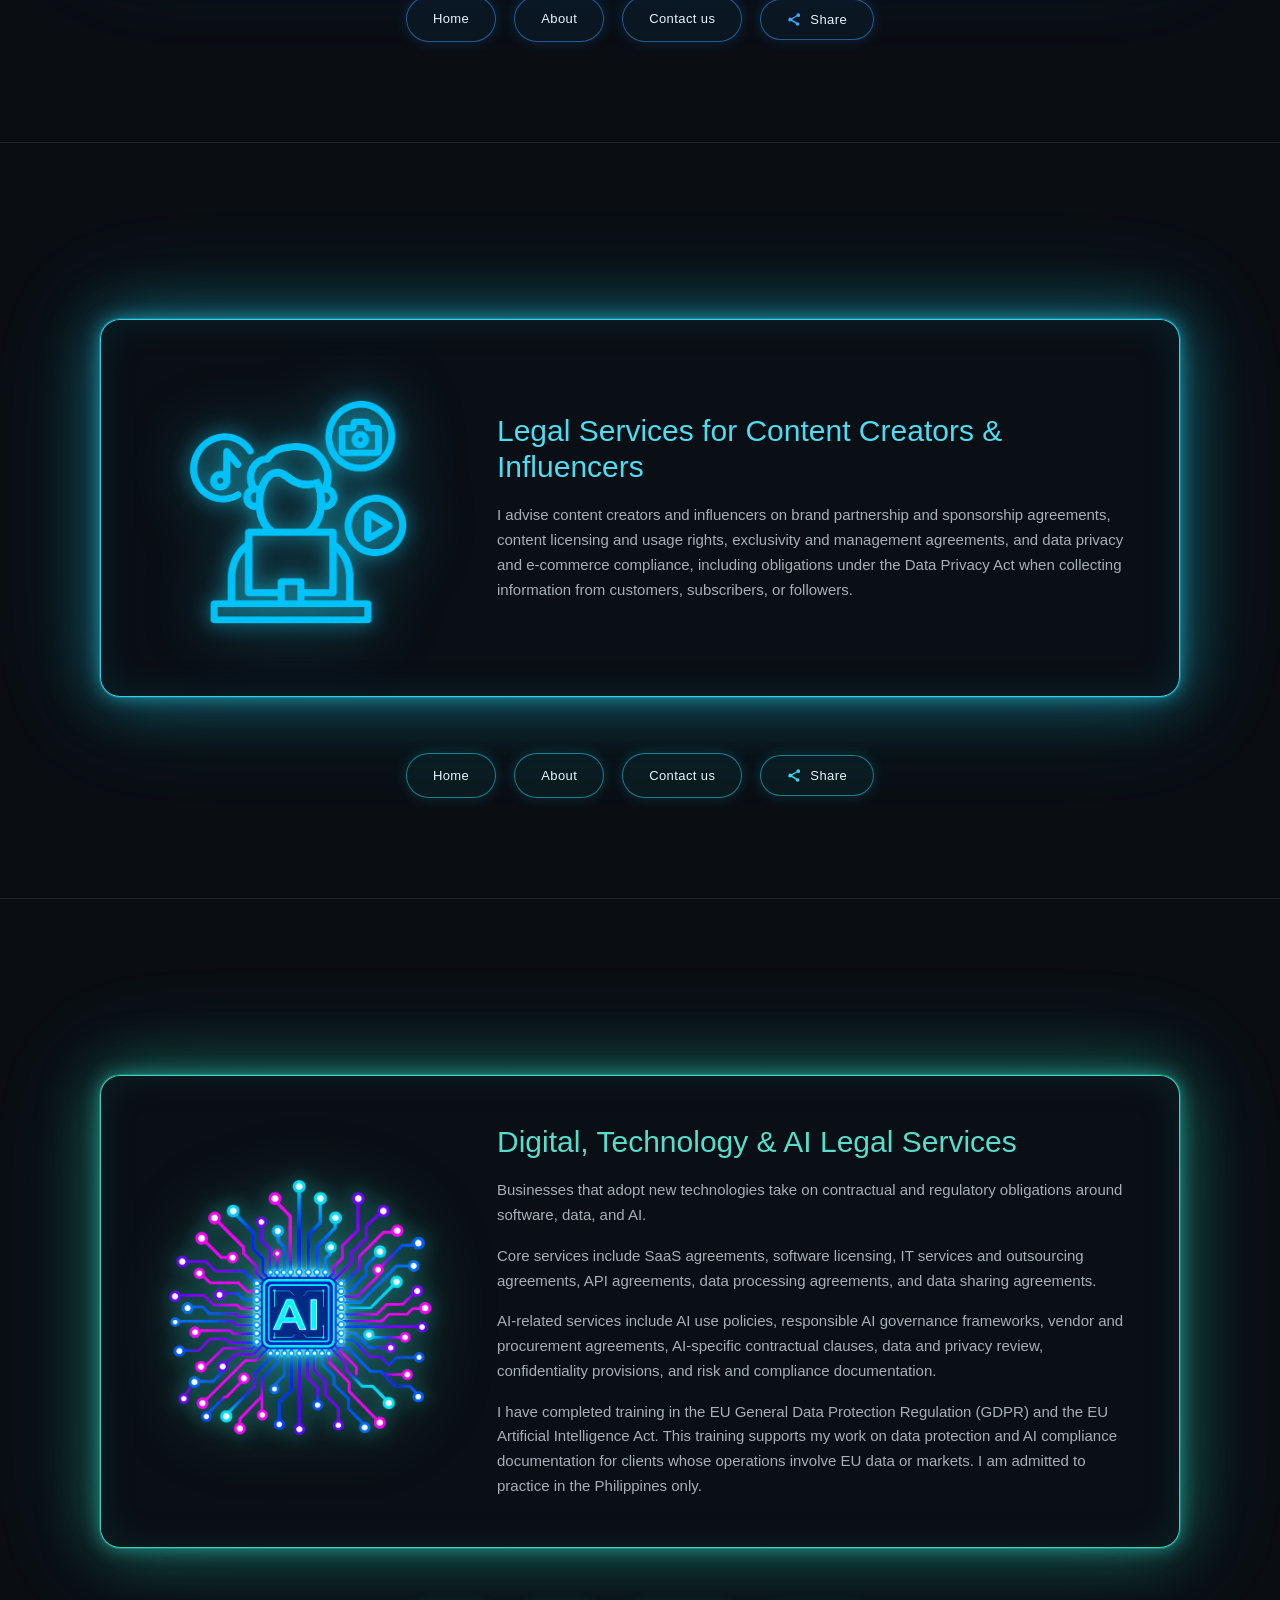
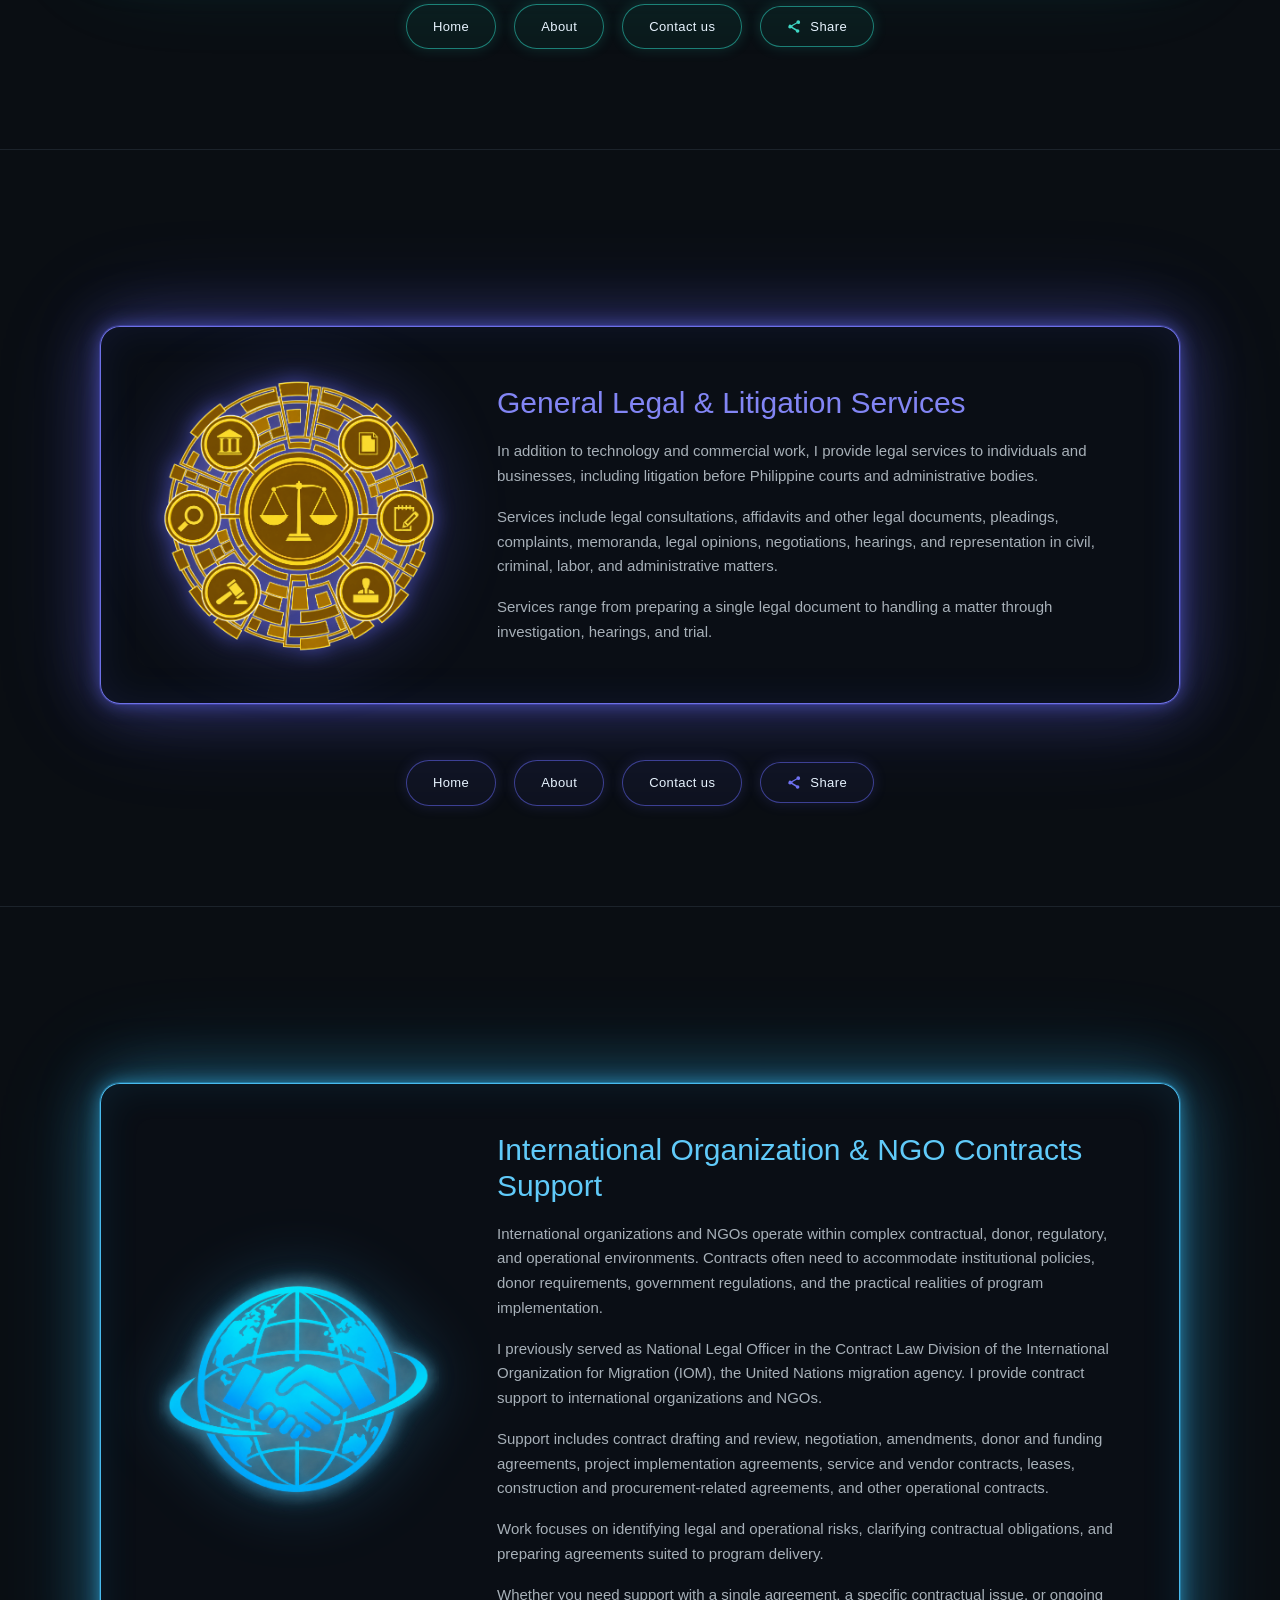
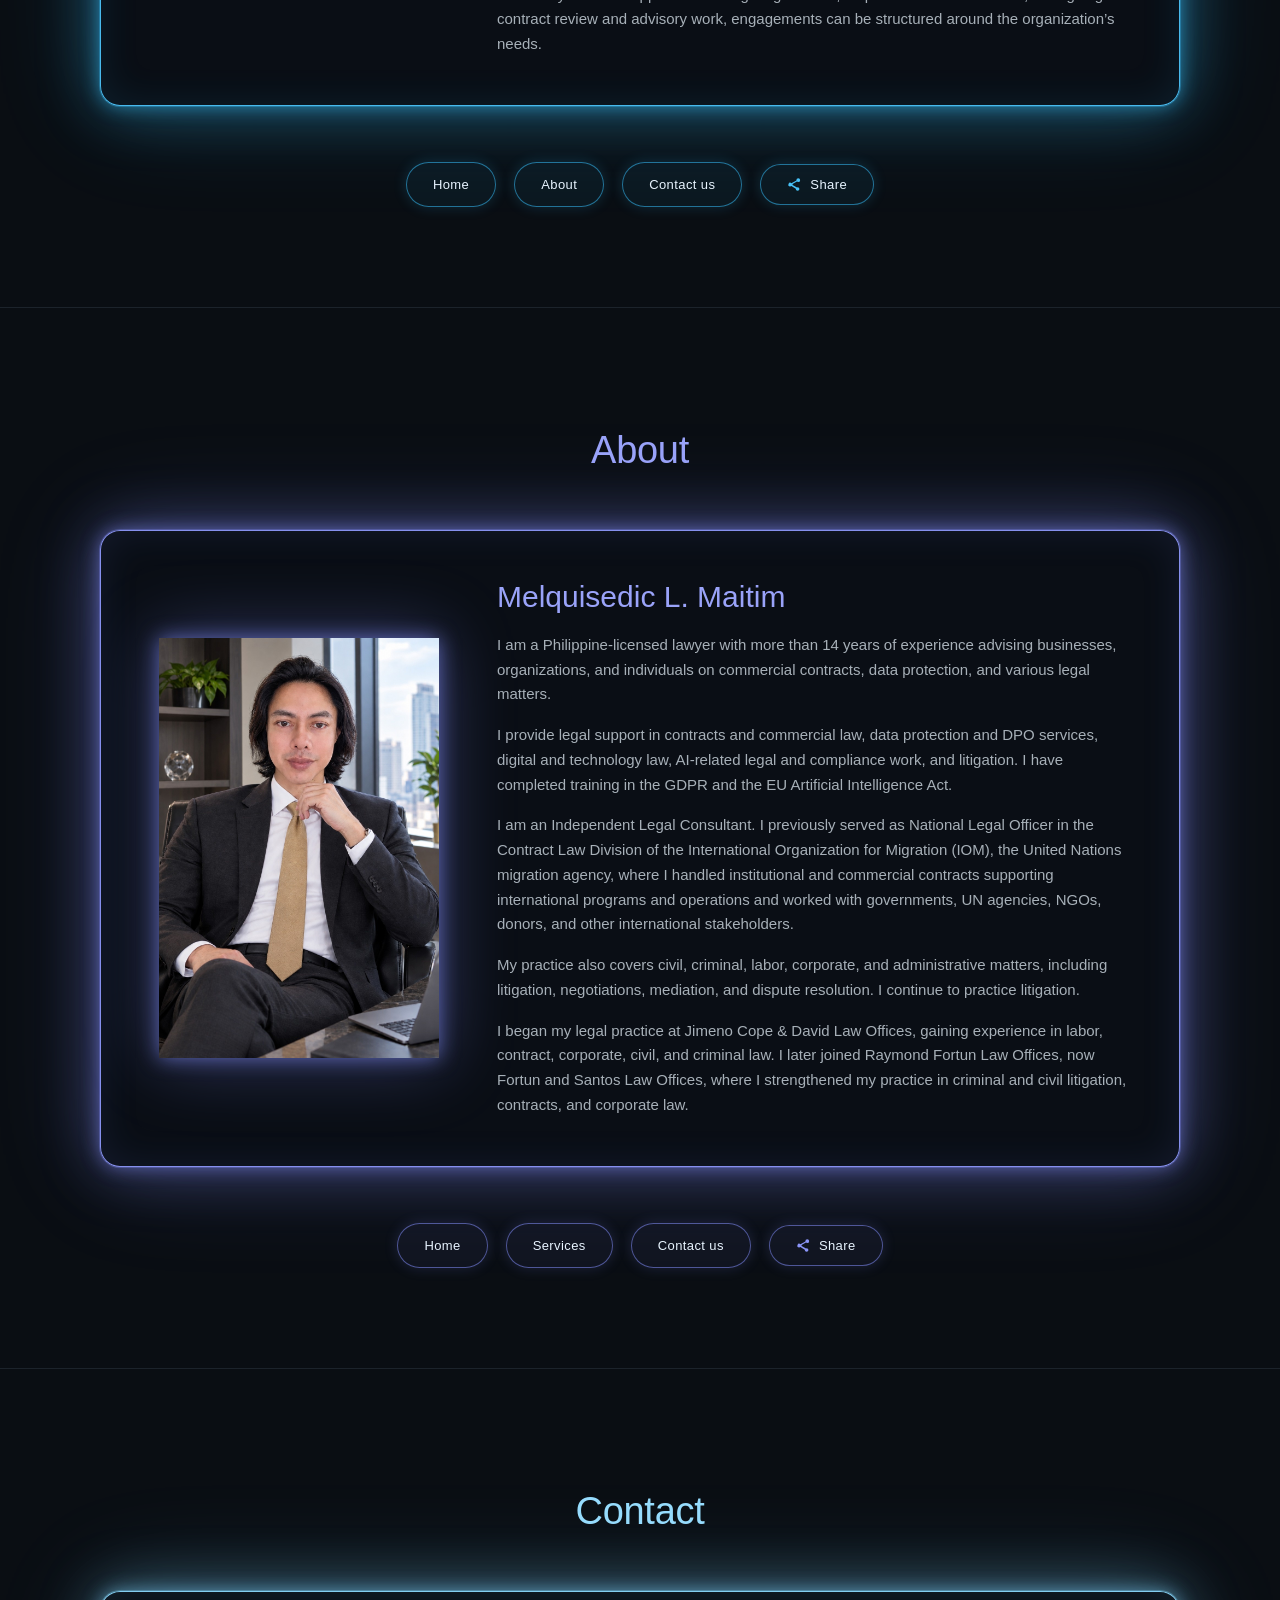
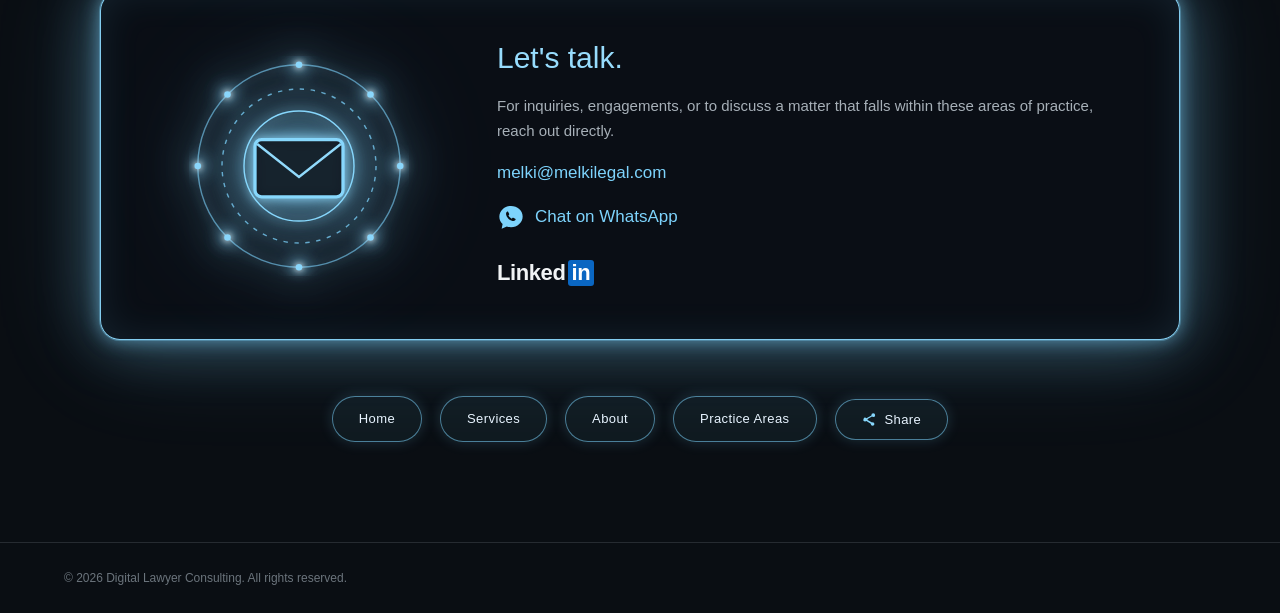
==== commit 267f9563: "Update index.html" ====
--- a/index.html
+++ b/index.html
@@ -8,13 +8,13 @@
     <meta property="og:type" content="website">
     <meta property="og:url" content="https://www.melkilegal.com/digitallawyerconsulting/">
     <meta property="og:title" content="Digital Lawyer Consulting">
-    <meta property="og:image" content="https://www.melkilegal.com/digitallawyerconsulting/assets/head-preview-v2.jpeg">
-    <meta property="og:image:type" content="image/jpeg">
-    <meta property="og:image:width" content="2400">
-    <meta property="og:image:height" content="1256">
+    <meta property="og:image" content="https://www.melkilegal.com/digitallawyerconsulting/assets/1000023570.png">
+    <meta property="og:image:type" content="image/png">
+    <meta property="og:image:width" content="1733">
+    <meta property="og:image:height" content="907">
     <meta property="og:image:alt" content="Melquisedic L. Maitim, Attorney-at-Law">
     <meta name="twitter:card" content="summary_large_image">
-    <meta name="twitter:image" content="https://www.melkilegal.com/digitallawyerconsulting/assets/head-preview-v2.jpeg">
+    <meta name="twitter:image" content="https://www.melkilegal.com/digitallawyerconsulting/assets/1000023570.png">
     <link rel="stylesheet" href="style.css">
 </head>
 <body>
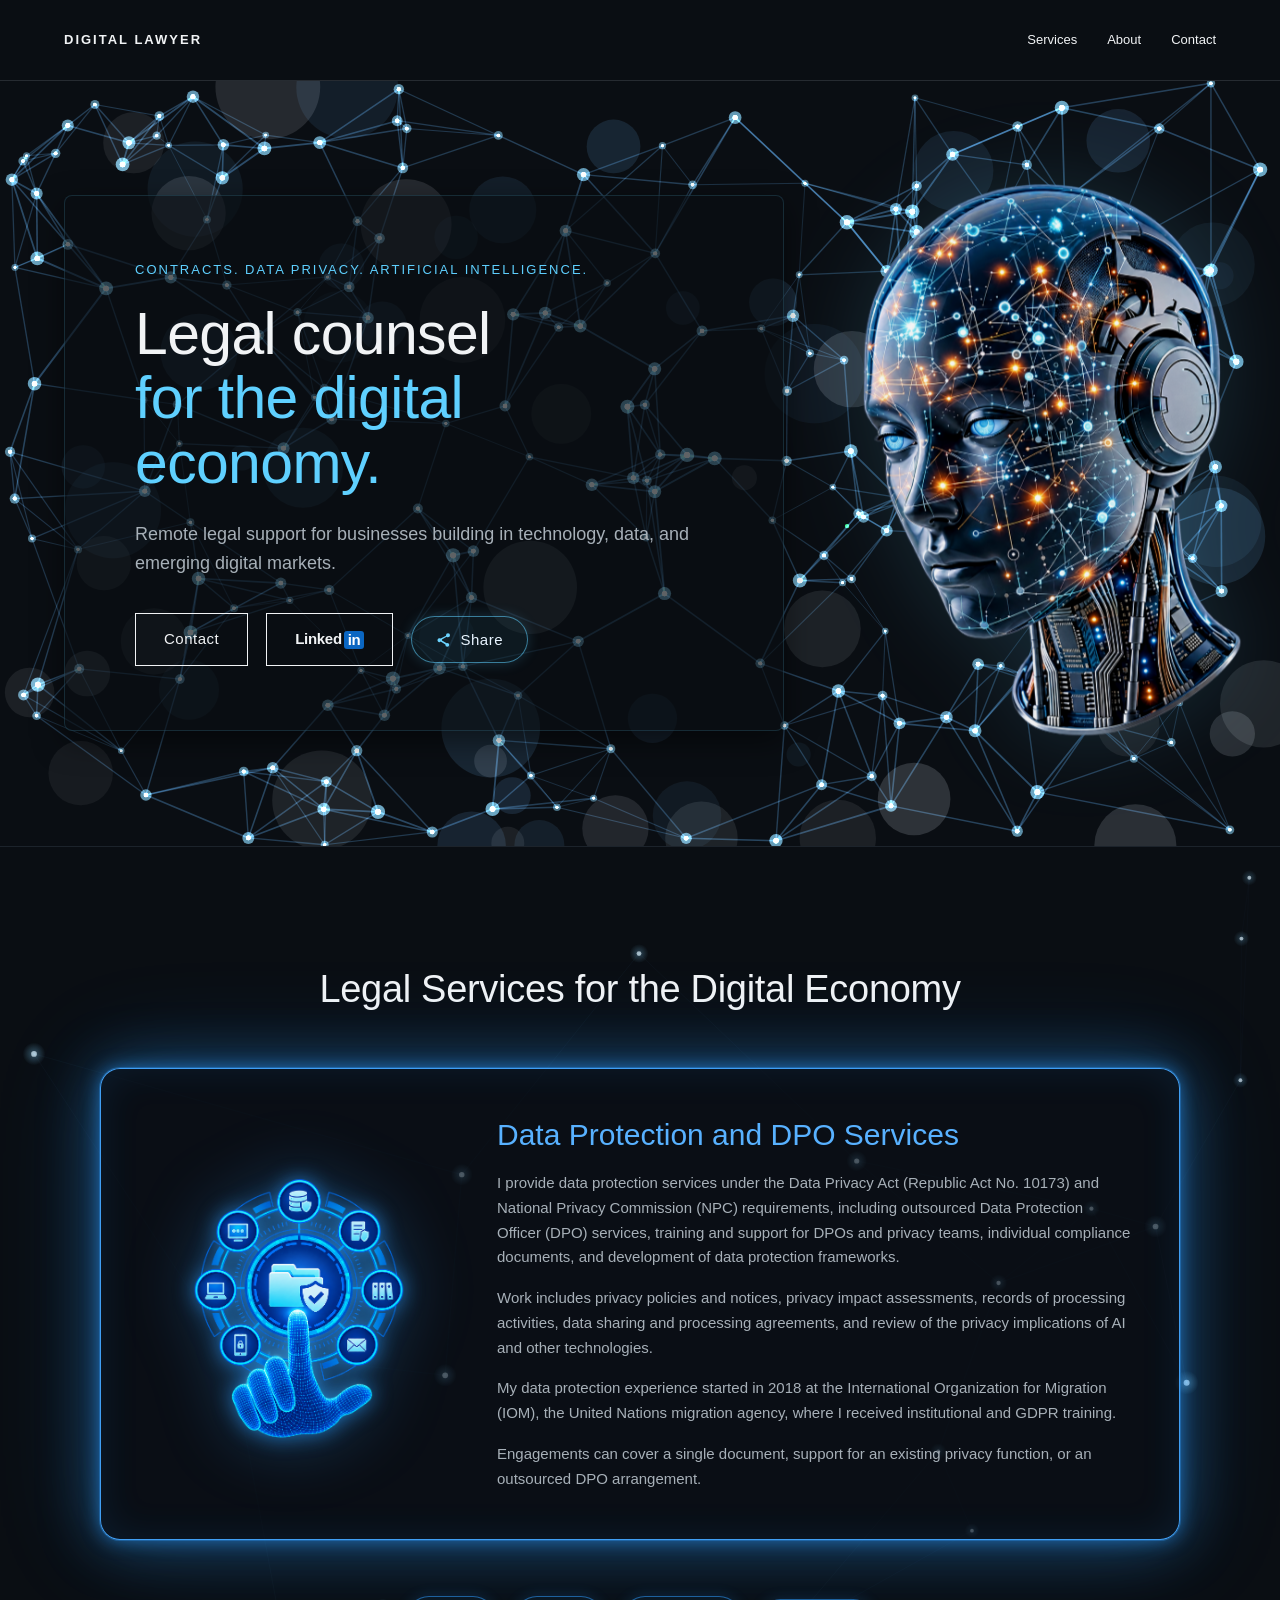
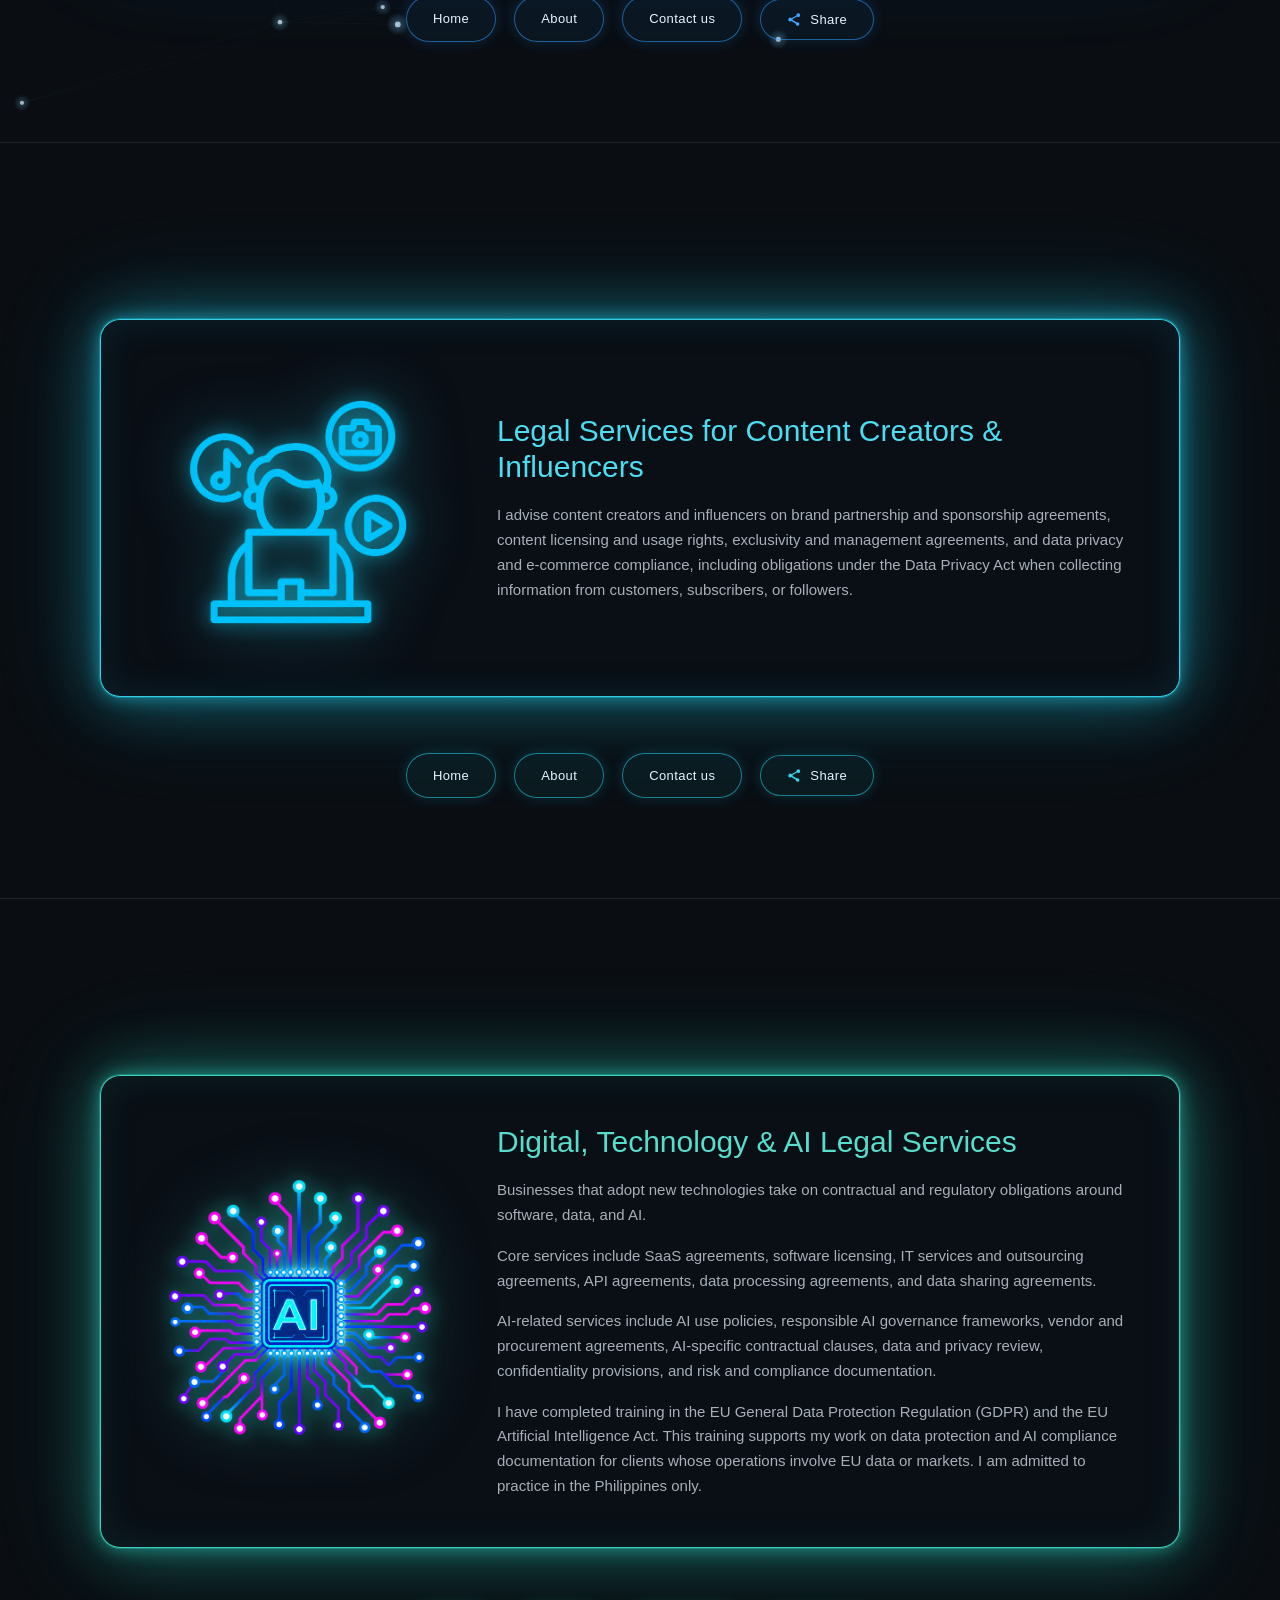
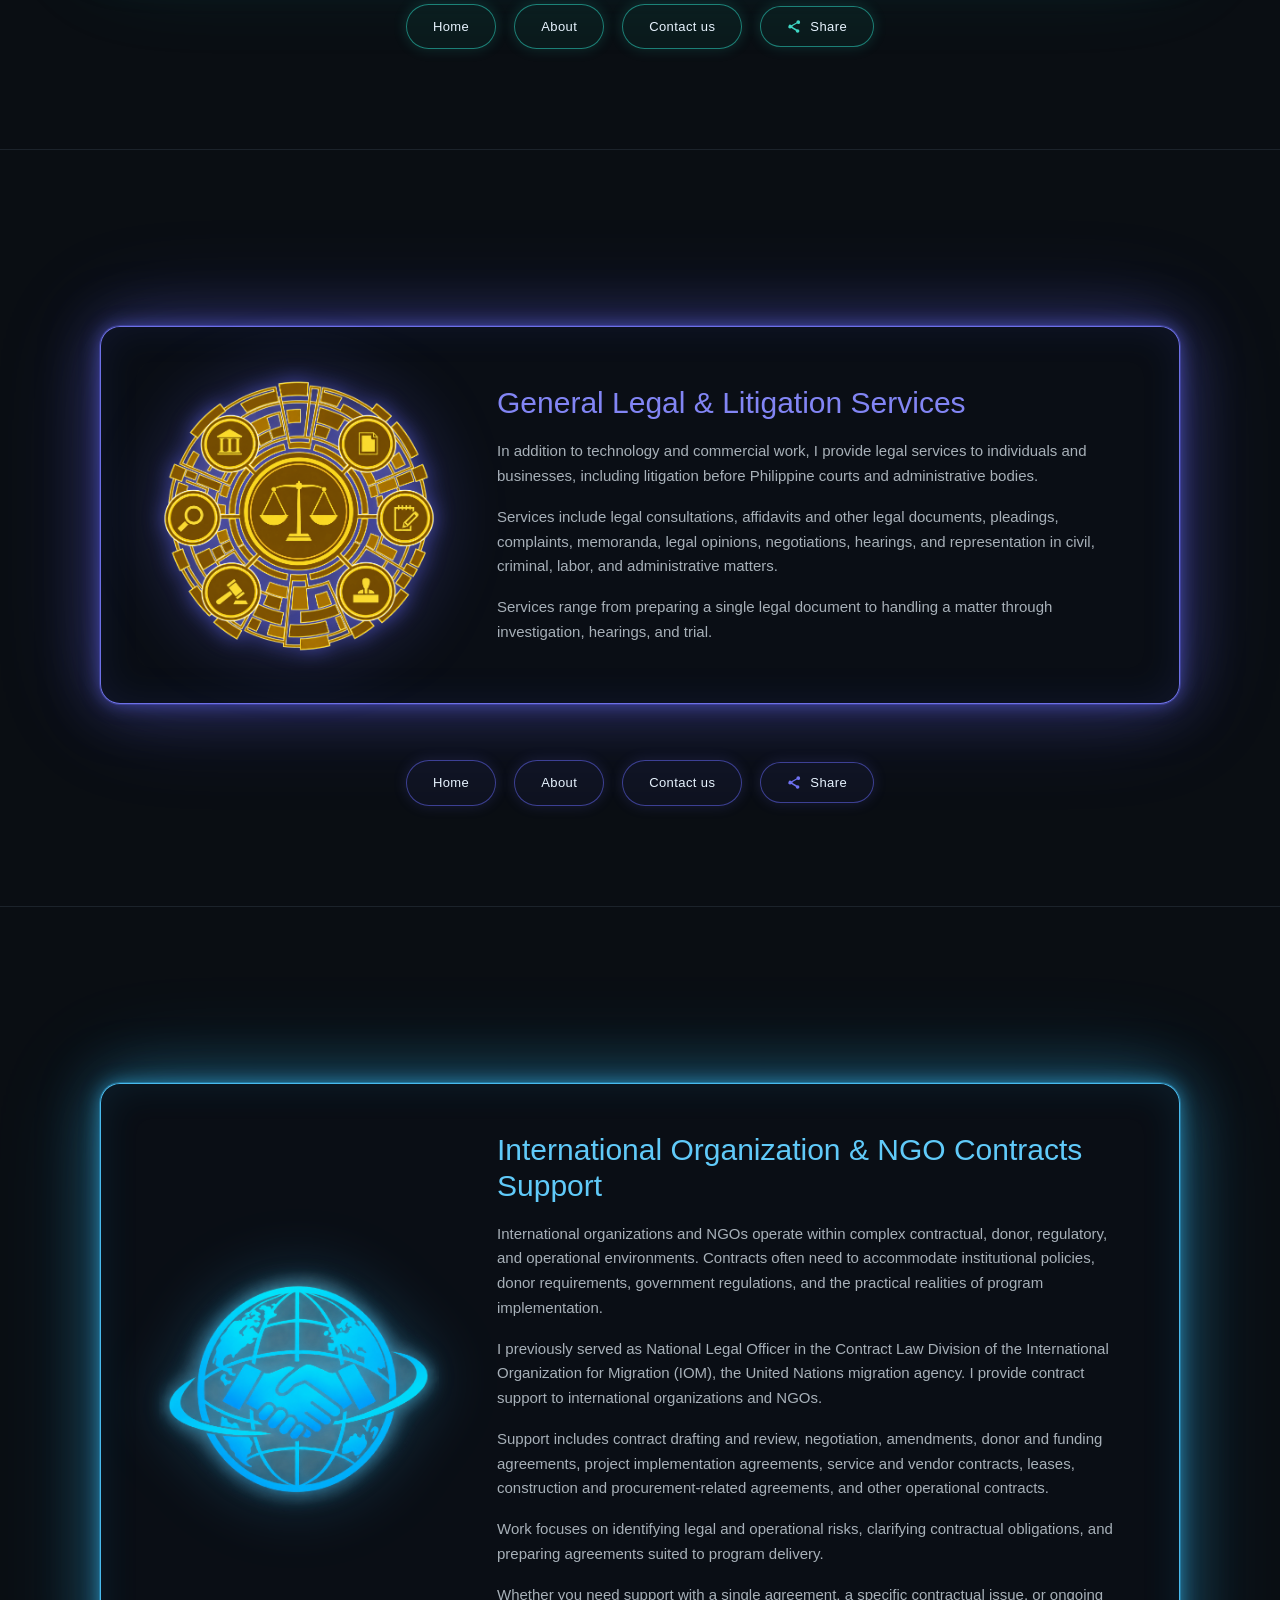
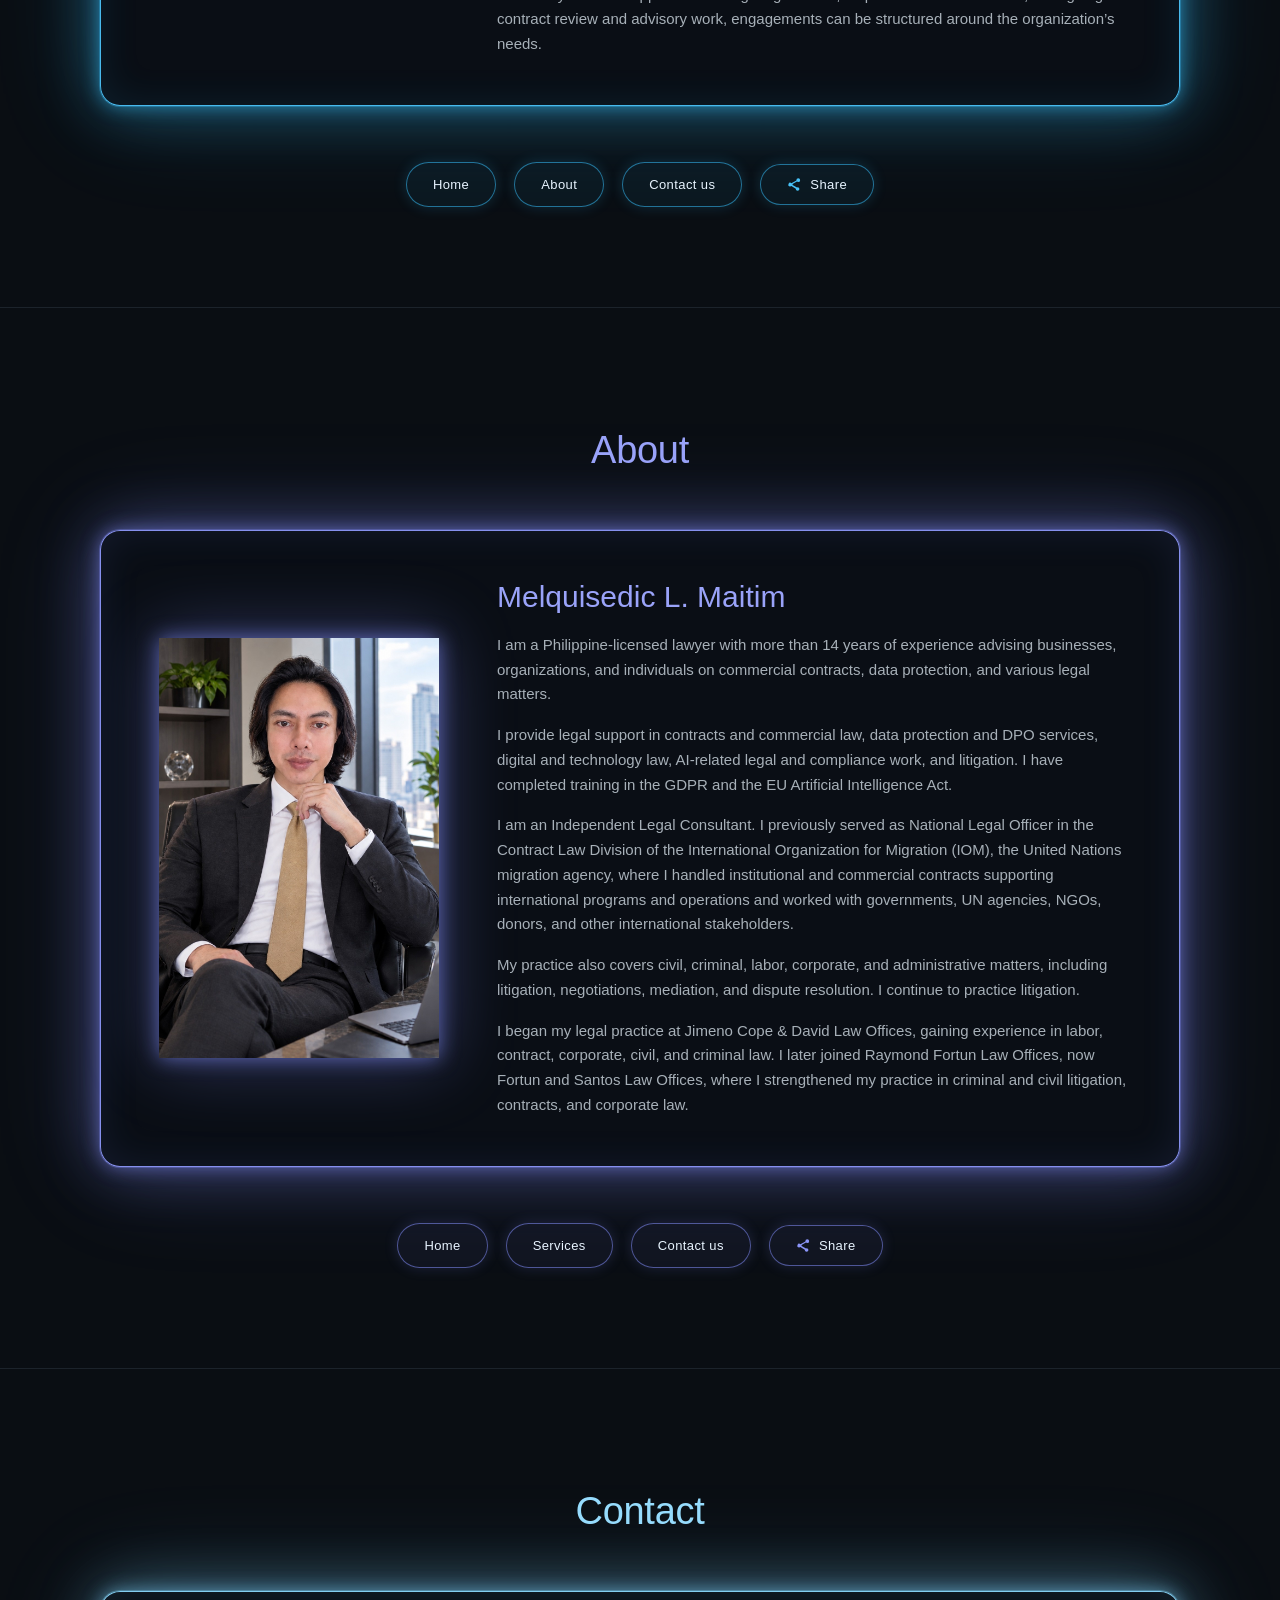
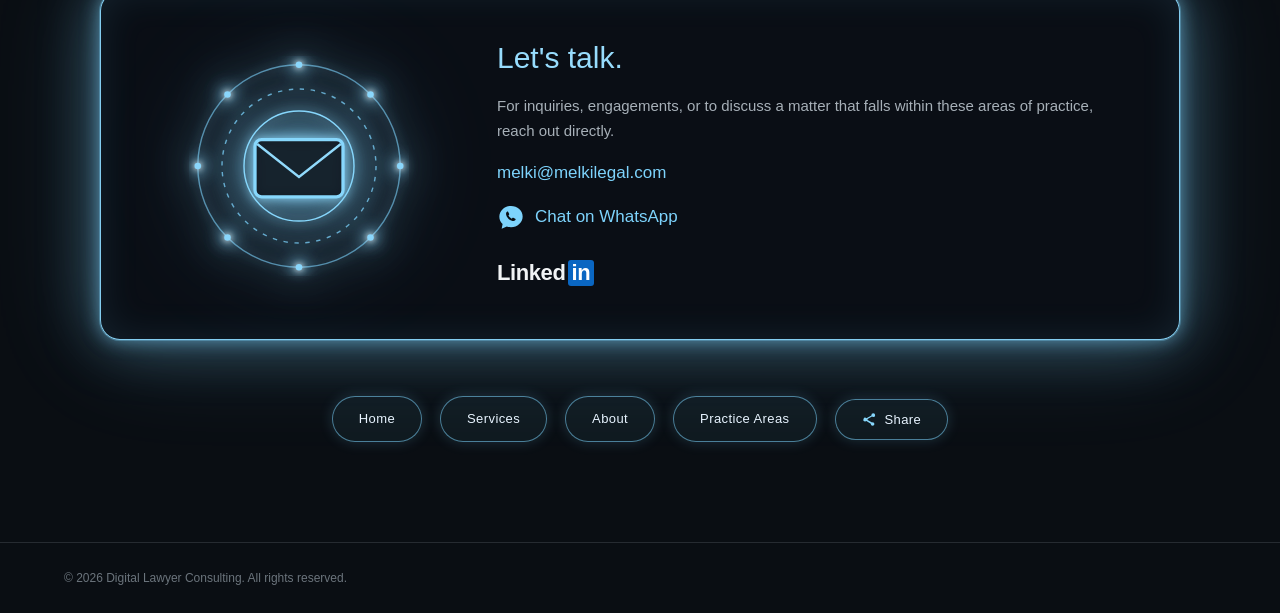
==== commit 1f726d7c: "Update index.html" ====
--- a/index.html
+++ b/index.html
@@ -42,7 +42,7 @@
                     and emerging digital markets.
                 </p>
                 <div class="hero-actions">
-                    <a href="#contact" class="button">Book a call</a>
+                    <a href="#contact" class="button">Contact</a>
                     <a href="https://www.linkedin.com/in/melquisedic-maitim-46b44756/" target="_blank" rel="noopener noreferrer" class="button linkedin-btn" aria-label="LinkedIn profile">Linked<span class="li-in">in</span></a>
                     <button class="share-btn" data-share-title="Digital Lawyer Consulting — Legal counsel for the digital economy." data-share-url="#hero">
                         <svg viewBox="0 0 24 24" class="share-icon" aria-hidden="true"><path d="M18 16.08c-.76 0-1.44.3-1.96.77L8.91 12.7c.05-.23.09-.46.09-.7s-.04-.47-.09-.7l7.05-4.11c.54.5 1.25.81 2.04.81a3 3 0 1 0-3-3c0 .24.04.47.09.7L7.04 9.81A3 3 0 1 0 5 15.2c.76 0 1.44-.3 1.96-.77l7.15 4.19c-.05.21-.08.43-.08.65a2.92 2.92 0 1 0 2.92-2.92z"/></svg>
